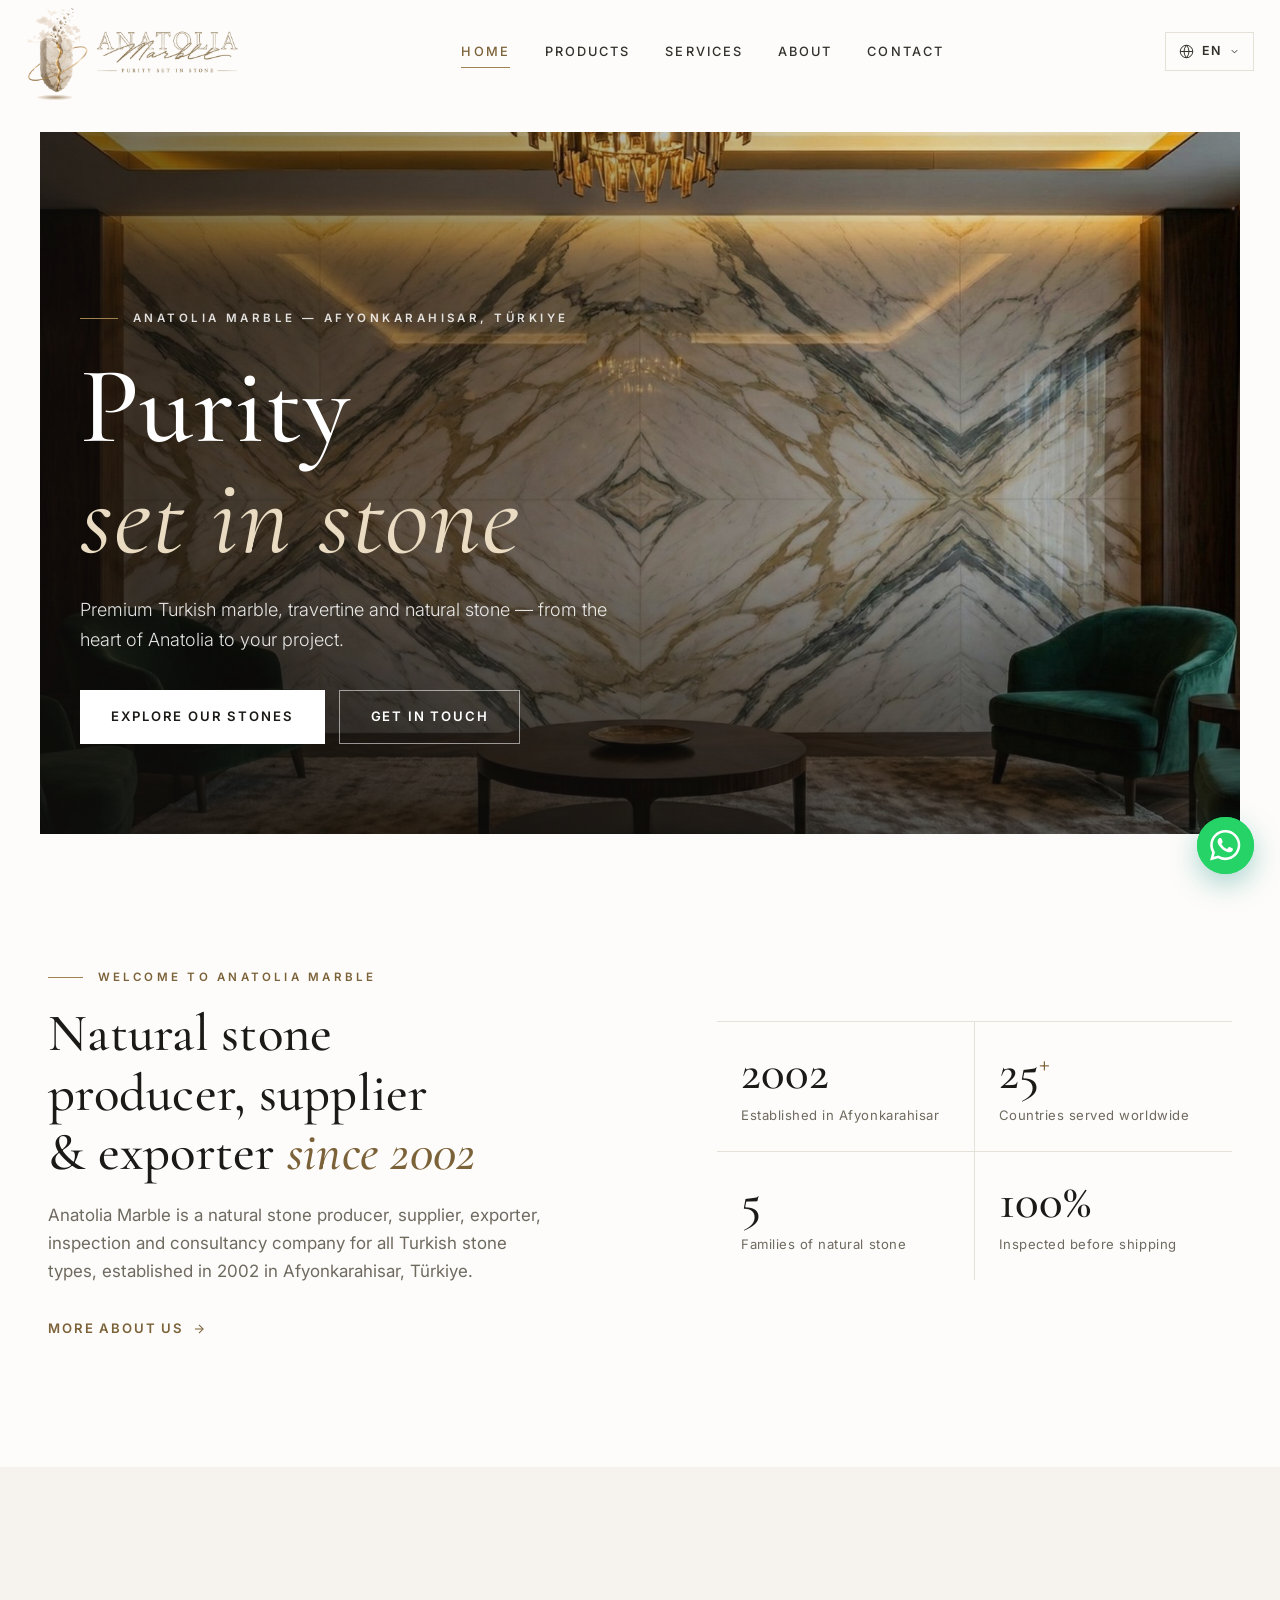
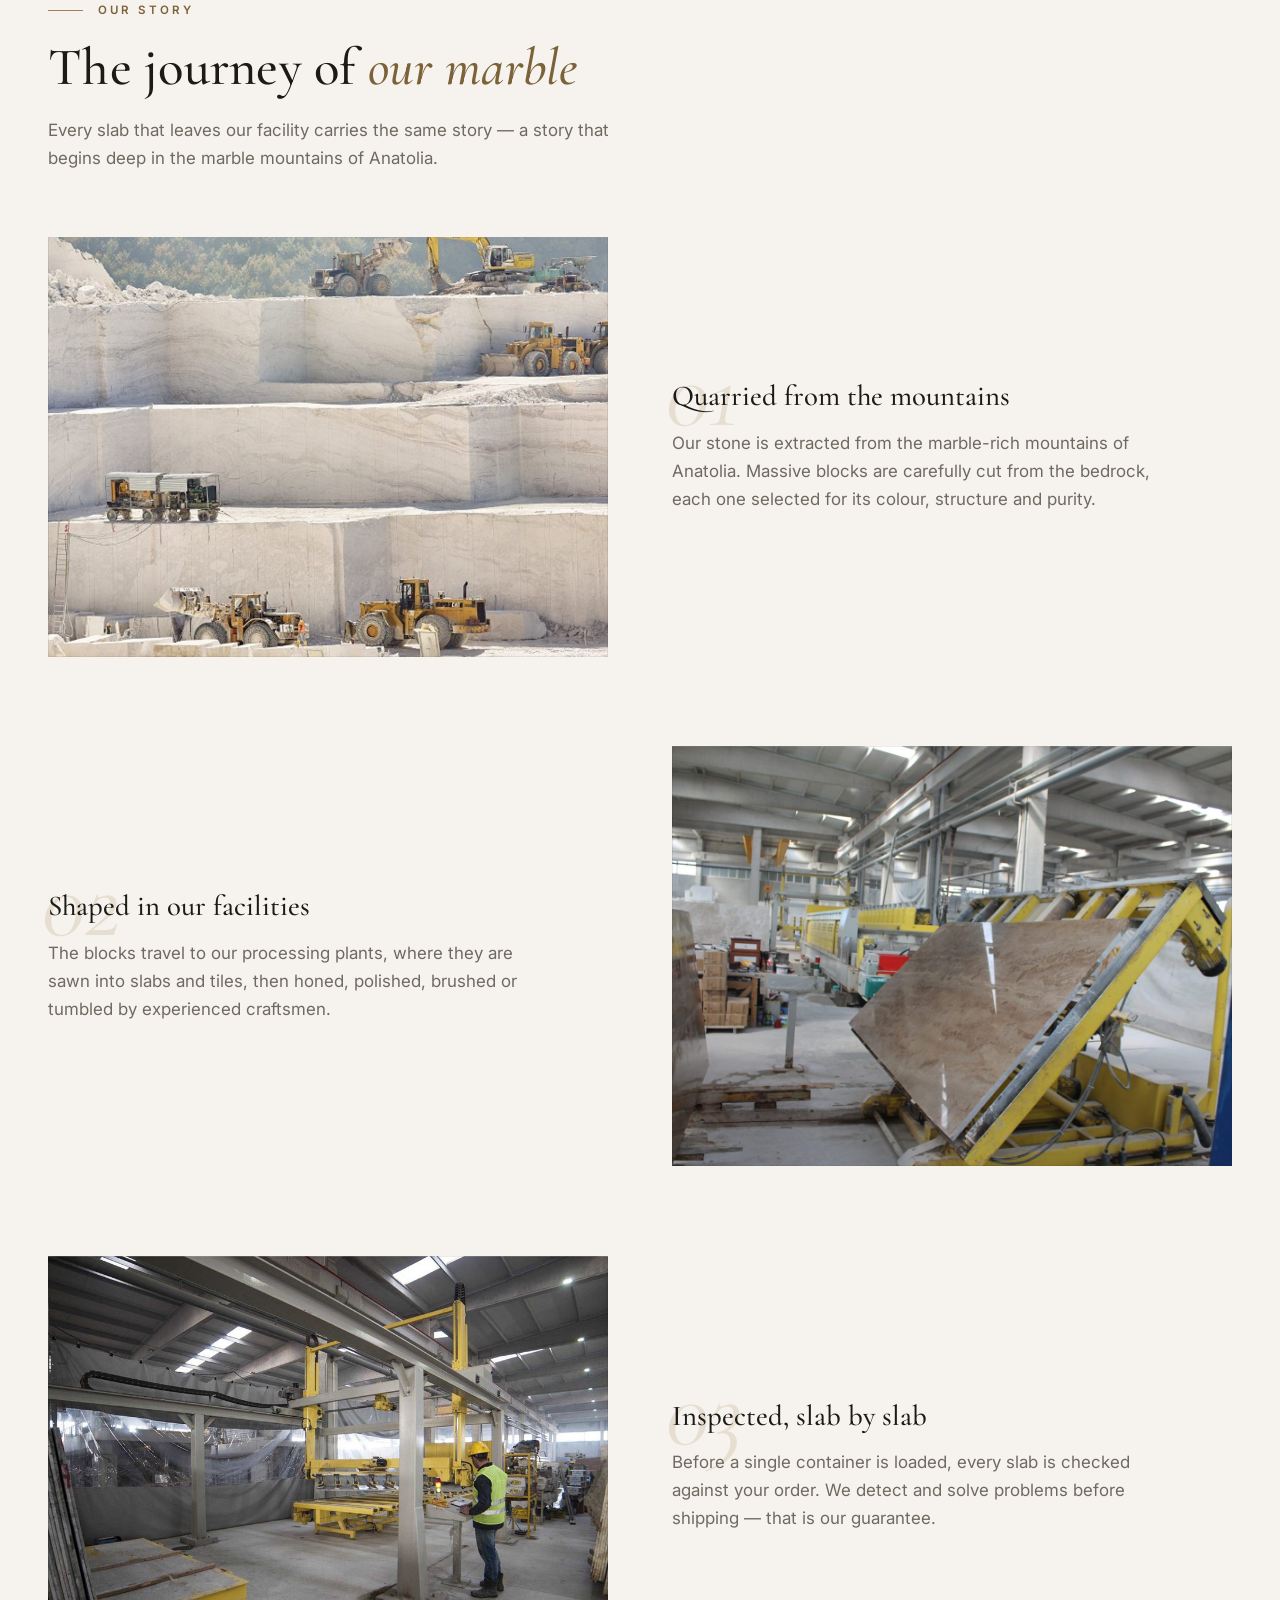
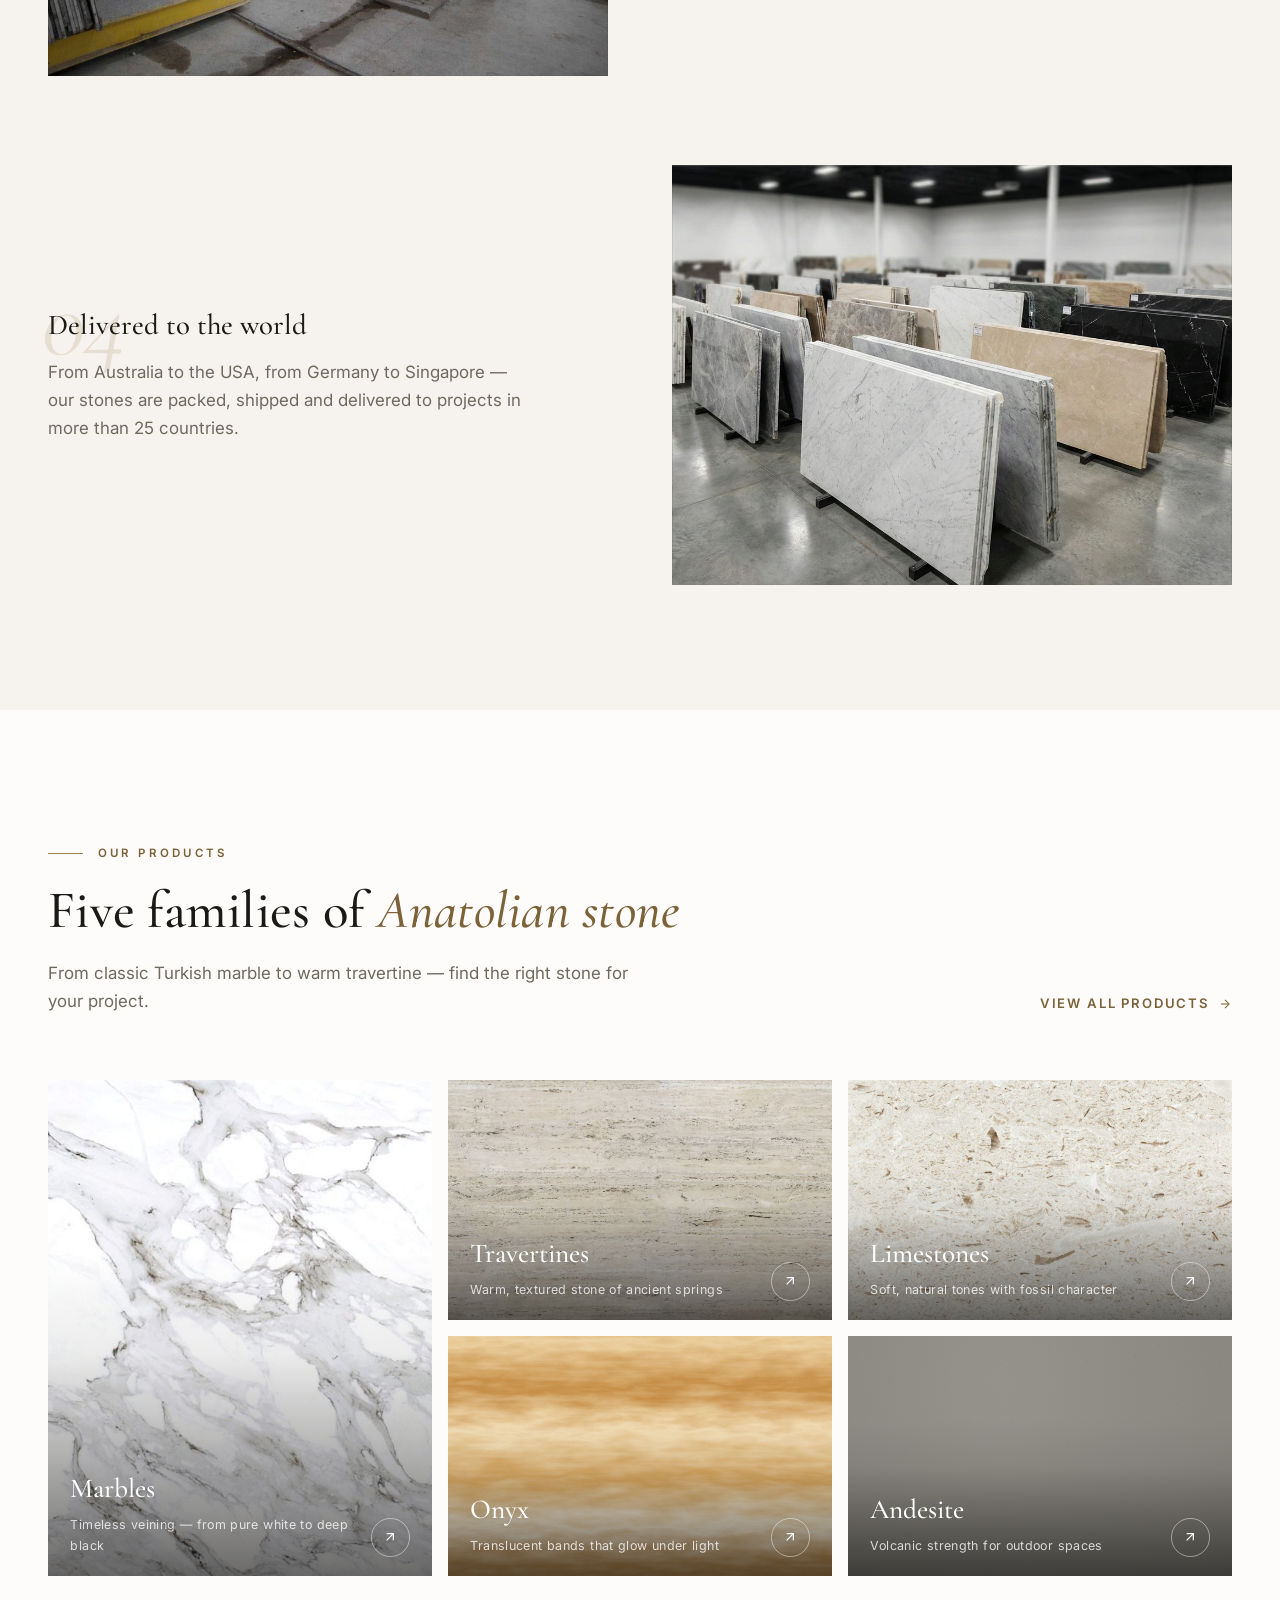
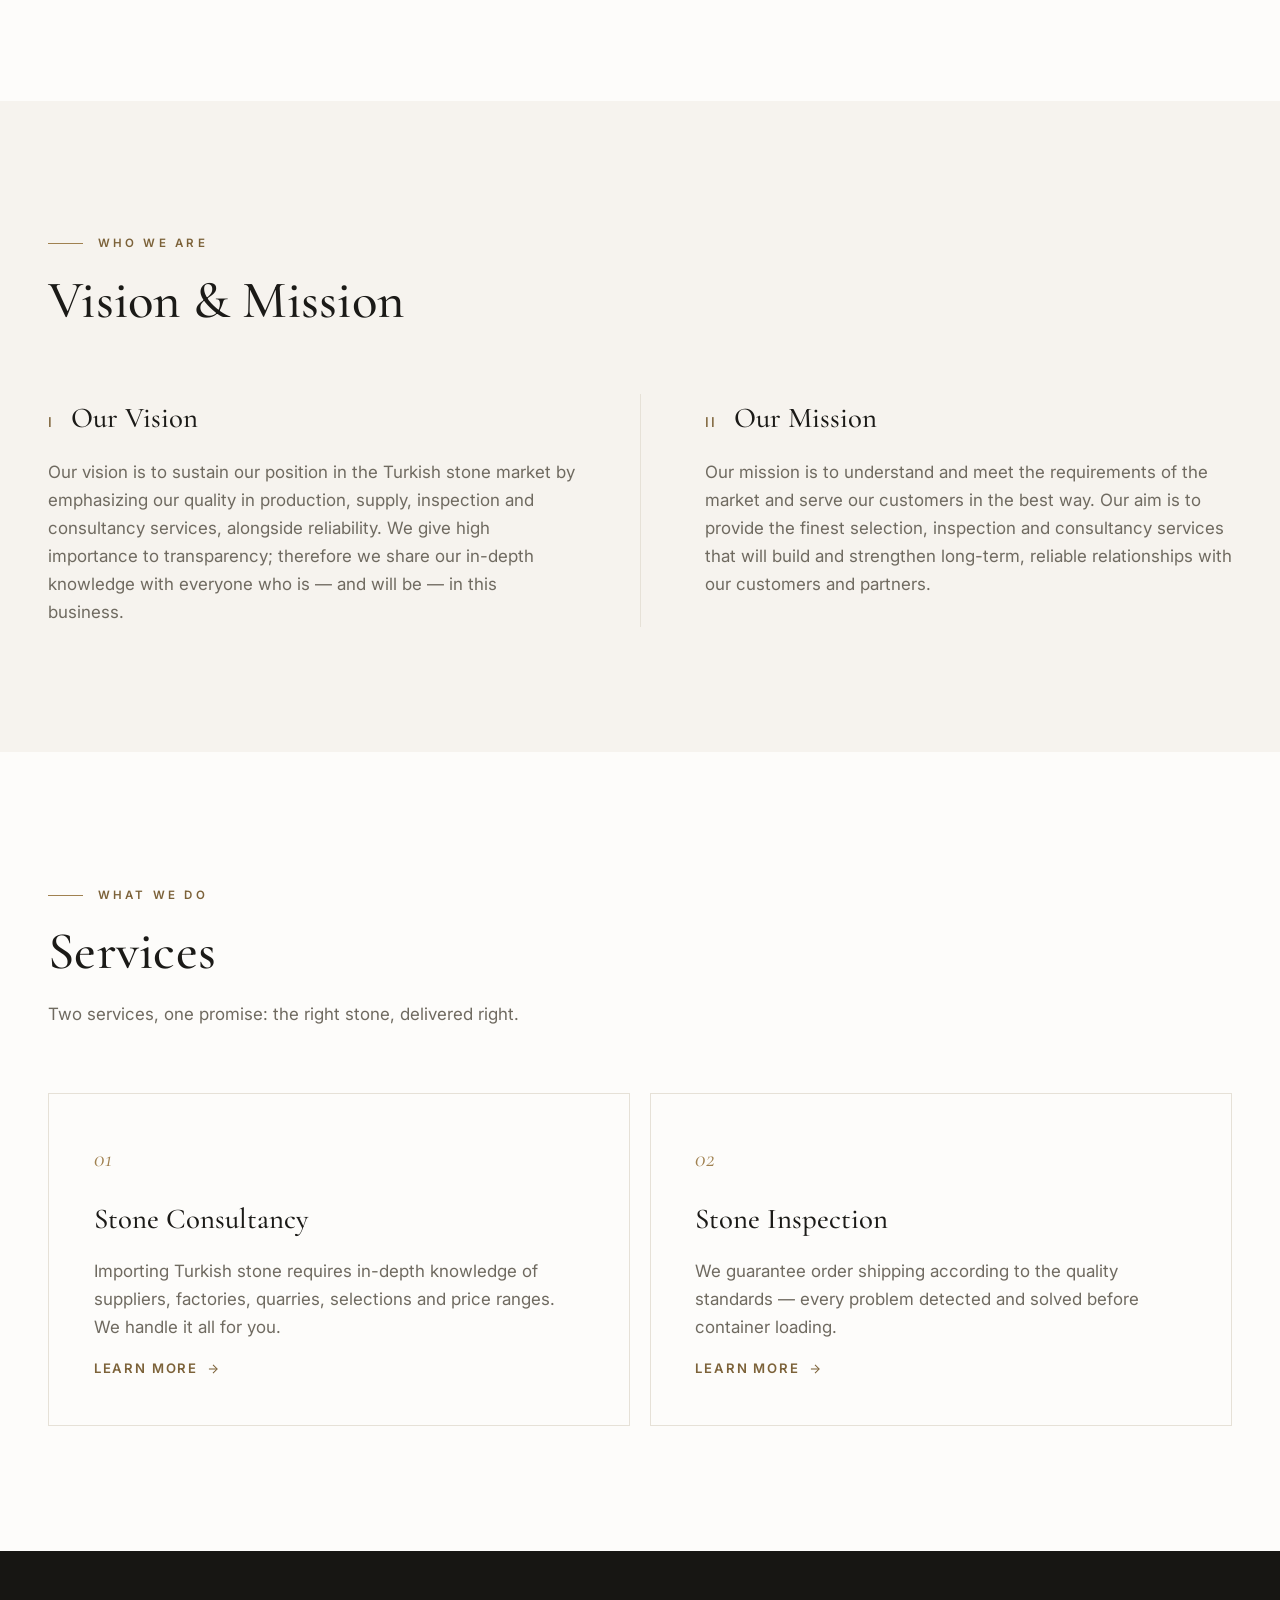
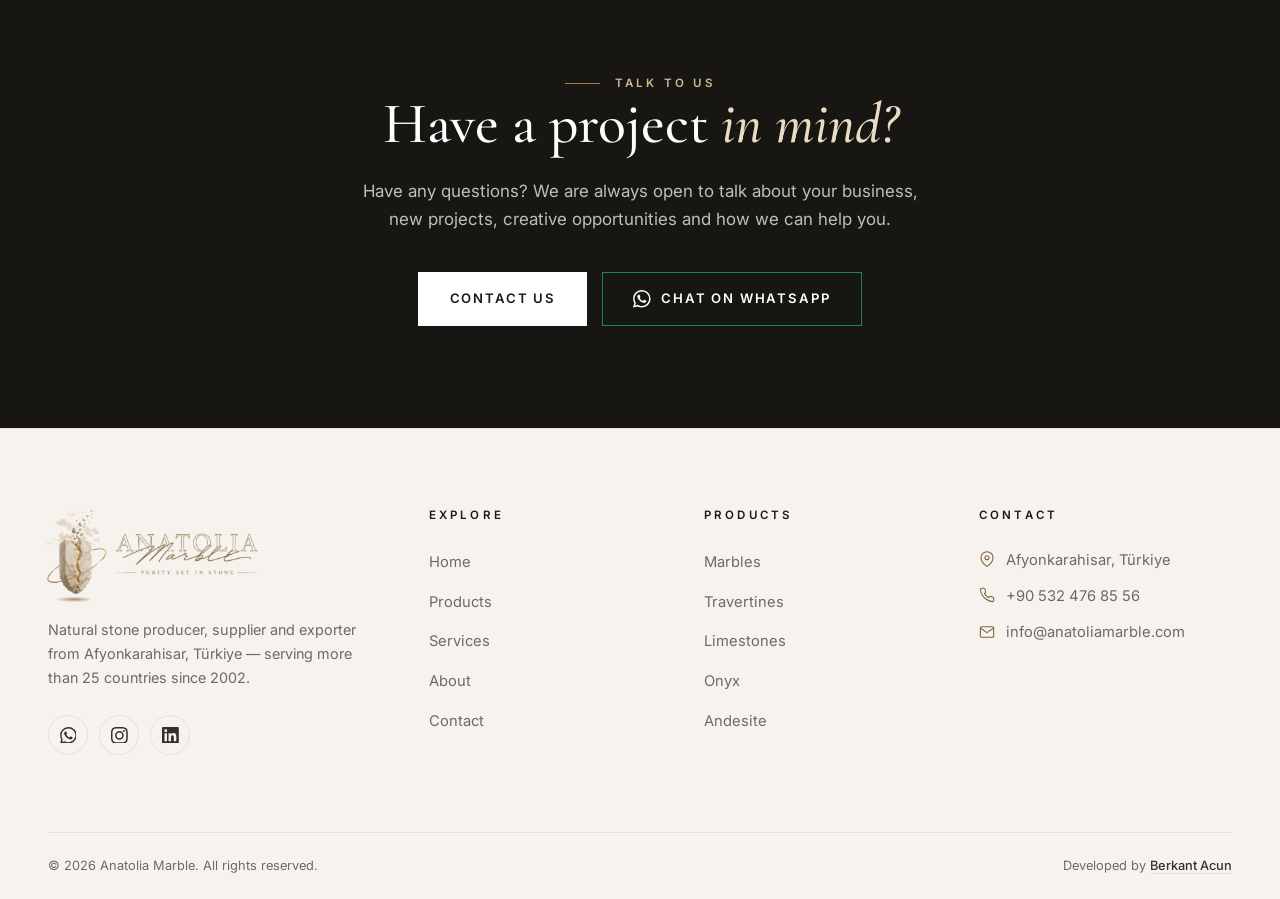
==== index.html @ 7c77ff4c "feat: Anatolia Marble website - 4 languages, products, services, WhatsApp integration" ====
<!DOCTYPE html>
<html lang="en">
<head>
  <meta charset="UTF-8">
  <meta name="viewport" content="width=device-width, initial-scale=1.0">
  <title>Anatolia Marble — Purity Set in Stone | Turkish Natural Stone</title>
  <meta name="description" data-i18n-content="desc.home" content="Anatolia Marble — natural stone producer, supplier and exporter from Afyonkarahisar, Türkiye. Premium Turkish marble, travertine, limestone, onyx and andesite.">
  <meta property="og:title" content="Anatolia Marble — Purity Set in Stone">
  <meta property="og:type" content="website">
  <meta property="og:image" content="assets/img/hero-interior.jpg">
  <link rel="icon" type="image/png" href="assets/img/favicon.png">
  <link rel="preload" as="image" href="assets/img/hero-interior.jpg" fetchpriority="high">
  <link rel="preconnect" href="https://fonts.googleapis.com">
  <link rel="preconnect" href="https://fonts.gstatic.com" crossorigin>
  <link href="https://fonts.googleapis.com/css2?family=Cormorant+Garamond:ital,wght@0,400;0,500;0,600;1,400;1,500&family=Inter:wght@300;400;500;600&display=swap" rel="stylesheet">
  <link rel="stylesheet" href="assets/css/base.css">
  <link rel="stylesheet" href="assets/css/components.css">
  <noscript><style>.reveal { opacity: 1; transform: none; }</style></noscript>
</head>
<body data-title-key="meta.home">

  <!-- ======================= Header ======================= -->
  <header class="site-header">
    <div class="container header-inner">
      <a class="brand" href="index.html" aria-label="Anatolia Marble — Home">
        <img src="assets/img/logo-horizontal.png" alt="Anatolia Marble">
      </a>

      <nav class="main-nav" aria-label="Main navigation">
        <a href="index.html" aria-current="page" data-i18n="nav.home">Home</a>
        <a href="products.html" data-i18n="nav.products">Products</a>
        <a href="services.html" data-i18n="nav.services">Services</a>
        <a href="about.html" data-i18n="nav.about">About</a>
        <a href="contact.html" data-i18n="nav.contact">Contact</a>
      </nav>

      <div class="header-actions">
        <div class="lang-switch">
          <button class="lang-switch-btn" aria-haspopup="true" aria-expanded="false" aria-label="Select language">
            <svg width="15" height="15" viewBox="0 0 24 24" fill="none" stroke="currentColor" stroke-width="1.6" aria-hidden="true"><circle cx="12" cy="12" r="10"/><path d="M2 12h20"/><path d="M12 2a15.3 15.3 0 0 1 4 10 15.3 15.3 0 0 1-4 10 15.3 15.3 0 0 1-4-10 15.3 15.3 0 0 1 4-10z"/></svg>
            <span class="lang-current">EN</span>
            <svg class="chev" width="11" height="11" viewBox="0 0 24 24" fill="none" stroke="currentColor" stroke-width="2" aria-hidden="true"><polyline points="6 9 12 15 18 9"/></svg>
          </button>
          <div class="lang-menu" role="menu">
            <button type="button" data-lang="en" role="menuitem">English</button>
            <button type="button" data-lang="tr" role="menuitem">Türkçe</button>
            <button type="button" data-lang="es" role="menuitem">Español</button>
            <button type="button" data-lang="fr" role="menuitem">Français</button>
          </div>
        </div>
        <button class="nav-toggle" aria-label="Menu" aria-expanded="false">
          <span></span><span></span><span></span>
        </button>
      </div>
    </div>
  </header>

  <main>
    <!-- ======================= Hero slider ======================= -->
    <section class="hero" aria-label="Anatolia Marble highlights">
      <div class="hero-slide is-active">
        <img src="assets/img/hero-interior.jpg" alt="Book-matched marble wall in a luxury interior" fetchpriority="high">
        <div class="container hero-content">
          <p class="hero-kicker" data-i18n="hero.s1.kicker">Anatolia Marble — Afyonkarahisar, Türkiye</p>
          <h1 class="hero-title">Purity <em>set in stone</em></h1>
          <p class="hero-text" data-i18n="hero.s1.text">Premium Turkish marble, travertine and natural stone — from the heart of Anatolia to your project.</p>
          <div class="hero-cta">
            <a class="btn btn--light" href="products.html"><span data-i18n="hero.s1.cta1">Explore Our Stones</span></a>
            <a class="btn btn--ghost-light" href="contact.html"><span data-i18n="hero.s1.cta2">Get in Touch</span></a>
          </div>
        </div>
      </div>

      <div class="hero-slide">
        <img src="assets/img/hero-quarry.jpg" alt="Marble quarry in the mountains at sunset" loading="lazy">
        <div class="container hero-content">
          <p class="hero-kicker" data-i18n="hero.s2.kicker">From the mountains of Anatolia</p>
          <h2 class="hero-title" data-i18n="hero.s2.title">Born in the mountain, <em>shaped by masters</em></h2>
          <p class="hero-text" data-i18n="hero.s2.text">Quarried and crafted in Afyonkarahisar — trusted by clients in more than 25 countries.</p>
          <div class="hero-cta">
            <a class="btn btn--light" href="#story"><span data-i18n="hero.s2.cta">Read Our Story</span></a>
          </div>
        </div>
      </div>

      <div class="hero-slide">
        <img src="assets/img/hero-slabs.jpg" alt="Rows of finished marble slabs in the warehouse" loading="lazy">
        <div class="container hero-content">
          <p class="hero-kicker" data-i18n="hero.s3.kicker">Blocks · Slabs · Cut-to-size</p>
          <h2 class="hero-title" data-i18n="hero.s3.title">Every slab inspected, <em>every order guaranteed</em></h2>
          <p class="hero-text" data-i18n="hero.s3.text">We deal with every type of natural stone and guarantee shipping according to the quality standards.</p>
          <div class="hero-cta">
            <a class="btn btn--light" href="services.html"><span data-i18n="hero.s3.cta">Our Services</span></a>
          </div>
        </div>
      </div>

    </section>

    <!-- ======================= Intro & stats ======================= -->
    <section class="section">
      <div class="container intro-grid">
        <div class="intro-copy reveal">
          <p class="kicker" data-i18n="intro.kicker">Welcome to Anatolia Marble</p>
          <h2 class="section-title" data-i18n="intro.title">Natural stone producer, supplier &amp; exporter <em>since 2002</em></h2>
          <p class="section-lead" data-i18n="intro.text">Anatolia Marble is a natural stone producer, supplier, exporter, inspection and consultancy company for all Turkish stone types, established in 2002 in Afyonkarahisar, Türkiye.</p>
          <p style="margin-top:1.8rem"><a class="text-link" href="about.html"><span data-i18n="intro.link">More About Us</span> <svg class="btn-arrow" width="14" height="14" viewBox="0 0 24 24" fill="none" stroke="currentColor" stroke-width="1.8" aria-hidden="true"><line x1="5" y1="12" x2="19" y2="12"/><polyline points="12 5 19 12 12 19"/></svg></a></p>
        </div>
        <div class="intro-stats reveal" data-delay="1">
          <div class="stat">
            <p class="stat-num">2002</p>
            <p class="stat-label" data-i18n="intro.stat1.label">Established in Afyonkarahisar</p>
          </div>
          <div class="stat">
            <p class="stat-num">25<sup>+</sup></p>
            <p class="stat-label" data-i18n="intro.stat2.label">Countries served worldwide</p>
          </div>
          <div class="stat">
            <p class="stat-num">5</p>
            <p class="stat-label" data-i18n="intro.stat3.label">Families of natural stone</p>
          </div>
          <div class="stat">
            <p class="stat-num">100%</p>
            <p class="stat-label" data-i18n="intro.stat4.label">Inspected before shipping</p>
          </div>
        </div>
      </div>
    </section>

    <!-- ======================= Story of the marble ======================= -->
    <section class="section section--surface" id="story">
      <div class="container">
        <div class="section-head reveal">
          <p class="kicker" data-i18n="story.kicker">Our Story</p>
          <h2 class="section-title" data-i18n="story.title">The journey of <em>our marble</em></h2>
          <p class="section-lead" data-i18n="story.intro">Every slab that leaves our facility carries the same story — a story that begins deep in the marble mountains of Anatolia.</p>
        </div>

        <div class="story-list">
          <article class="story-step reveal">
            <figure class="story-media">
              <img src="assets/img/story-quarry.jpg" alt="Terraced white marble quarry with heavy machinery" loading="lazy">
            </figure>
            <div class="story-body">
              <span class="story-num" aria-hidden="true">01</span>
              <h3 data-i18n="story.s1.title">Quarried from the mountains</h3>
              <p data-i18n="story.s1.text">Our stone is extracted from the marble-rich mountains of Anatolia. Massive blocks are carefully cut from the bedrock, each one selected for its colour, structure and purity.</p>
            </div>
          </article>

          <article class="story-step reveal">
            <figure class="story-media">
              <img src="assets/img/story-processing.jpg" alt="Marble slab on the polishing line in the factory" loading="lazy">
            </figure>
            <div class="story-body">
              <span class="story-num" aria-hidden="true">02</span>
              <h3 data-i18n="story.s2.title">Shaped in our facilities</h3>
              <p data-i18n="story.s2.text">The blocks travel to our processing plants, where they are sawn into slabs and tiles, then honed, polished, brushed or tumbled by experienced craftsmen.</p>
            </div>
          </article>

          <article class="story-step reveal">
            <figure class="story-media">
              <img src="assets/img/story-quality.jpg" alt="Worker inspecting marble slabs in the plant" loading="lazy">
            </figure>
            <div class="story-body">
              <span class="story-num" aria-hidden="true">03</span>
              <h3 data-i18n="story.s3.title">Inspected, slab by slab</h3>
              <p data-i18n="story.s3.text">Before a single container is loaded, every slab is checked against your order. We detect and solve problems before shipping — that is our guarantee.</p>
            </div>
          </article>

          <article class="story-step reveal">
            <figure class="story-media">
              <img src="assets/img/story-world.jpg" alt="Finished slabs ready for worldwide delivery" loading="lazy">
            </figure>
            <div class="story-body">
              <span class="story-num" aria-hidden="true">04</span>
              <h3 data-i18n="story.s4.title">Delivered to the world</h3>
              <p data-i18n="story.s4.text">From Australia to the USA, from Germany to Singapore — our stones are packed, shipped and delivered to projects in more than 25 countries.</p>
            </div>
          </article>
        </div>
      </div>
    </section>

    <!-- ======================= Product families ======================= -->
    <section class="section">
      <div class="container">
        <div class="section-head section-head--split reveal">
          <div>
            <p class="kicker" data-i18n="cats.kicker">Our Products</p>
            <h2 class="section-title" data-i18n="cats.title">Five families of <em>Anatolian stone</em></h2>
            <p class="section-lead" data-i18n="cats.lead">From classic Turkish marble to warm travertine — find the right stone for your project.</p>
          </div>
          <a class="text-link" href="products.html"><span data-i18n="cats.viewAll">View All Products</span> <svg class="btn-arrow" width="14" height="14" viewBox="0 0 24 24" fill="none" stroke="currentColor" stroke-width="1.8" aria-hidden="true"><line x1="5" y1="12" x2="19" y2="12"/><polyline points="12 5 19 12 12 19"/></svg></a>
        </div>

        <div class="cat-grid">
          <a class="cat-card cat-card--tall reveal" href="products.html?cat=marble">
            <img src="assets/img/product-calacatta.jpg" alt="Calacatta marble texture" loading="lazy">
            <div class="cat-card-label">
              <div>
                <h3 data-i18n="cat.marble">Marbles</h3>
                <small data-i18n="cat.marble.d">Timeless veining — from pure white to deep black</small>
              </div>
              <span class="cat-card-arrow"><svg viewBox="0 0 24 24" fill="none" stroke="currentColor" stroke-width="1.8" aria-hidden="true"><line x1="7" y1="17" x2="17" y2="7"/><polyline points="7 7 17 7 17 17"/></svg></span>
            </div>
          </a>

          <a class="cat-card reveal" data-delay="1" href="products.html?cat=travertine">
            <img src="assets/img/product-travertine.jpg" alt="Classic travertine texture" loading="lazy">
            <div class="cat-card-label">
              <div>
                <h3 data-i18n="cat.travertine">Travertines</h3>
                <small data-i18n="cat.travertine.d">Warm, textured stone of ancient springs</small>
              </div>
              <span class="cat-card-arrow"><svg viewBox="0 0 24 24" fill="none" stroke="currentColor" stroke-width="1.8" aria-hidden="true"><line x1="7" y1="17" x2="17" y2="7"/><polyline points="7 7 17 7 17 17"/></svg></span>
            </div>
          </a>

          <a class="cat-card reveal" data-delay="2" href="products.html?cat=limestone">
            <img src="assets/img/product-limestone.jpg" alt="Fossil beige limestone texture" loading="lazy">
            <div class="cat-card-label">
              <div>
                <h3 data-i18n="cat.limestone">Limestones</h3>
                <small data-i18n="cat.limestone.d">Soft, natural tones with fossil character</small>
              </div>
              <span class="cat-card-arrow"><svg viewBox="0 0 24 24" fill="none" stroke="currentColor" stroke-width="1.8" aria-hidden="true"><line x1="7" y1="17" x2="17" y2="7"/><polyline points="7 7 17 7 17 17"/></svg></span>
            </div>
          </a>

          <a class="cat-card reveal" data-delay="1" href="products.html?cat=onyx">
            <img src="assets/img/product-onyx.svg" alt="Honey onyx texture" loading="lazy">
            <div class="cat-card-label">
              <div>
                <h3 data-i18n="cat.onyx">Onyx</h3>
                <small data-i18n="cat.onyx.d">Translucent bands that glow under light</small>
              </div>
              <span class="cat-card-arrow"><svg viewBox="0 0 24 24" fill="none" stroke="currentColor" stroke-width="1.8" aria-hidden="true"><line x1="7" y1="17" x2="17" y2="7"/><polyline points="7 7 17 7 17 17"/></svg></span>
            </div>
          </a>

          <a class="cat-card reveal" data-delay="2" href="products.html?cat=andesite">
            <img src="assets/img/product-andesite.svg" alt="Grey andesite texture" loading="lazy">
            <div class="cat-card-label">
              <div>
                <h3 data-i18n="cat.andesite">Andesite</h3>
                <small data-i18n="cat.andesite.d">Volcanic strength for outdoor spaces</small>
              </div>
              <span class="cat-card-arrow"><svg viewBox="0 0 24 24" fill="none" stroke="currentColor" stroke-width="1.8" aria-hidden="true"><line x1="7" y1="17" x2="17" y2="7"/><polyline points="7 7 17 7 17 17"/></svg></span>
            </div>
          </a>
        </div>
      </div>
    </section>

    <!-- ======================= Vision & Mission ======================= -->
    <section class="section section--surface">
      <div class="container">
        <div class="section-head reveal">
          <p class="kicker" data-i18n="vm.kicker">Who We Are</p>
          <h2 class="section-title" data-i18n="vm.title">Vision &amp; Mission</h2>
        </div>
        <div class="vm-grid">
          <div class="vm-item reveal">
            <h3 data-index="I" data-i18n="vm.vision.title">Our Vision</h3>
            <p data-i18n="vm.vision.text">Our vision is to sustain our position in the Turkish stone market by emphasizing our quality in production, supply, inspection and consultancy services, alongside reliability. We give high importance to transparency; therefore we share our in-depth knowledge with everyone who is — and will be — in this business.</p>
          </div>
          <div class="vm-divider" aria-hidden="true"></div>
          <div class="vm-item reveal" data-delay="1">
            <h3 data-index="II" data-i18n="vm.mission.title">Our Mission</h3>
            <p data-i18n="vm.mission.text">Our mission is to understand and meet the requirements of the market and serve our customers in the best way. Our aim is to provide the finest selection, inspection and consultancy services that will build and strengthen long-term, reliable relationships with our customers and partners.</p>
          </div>
        </div>
      </div>
    </section>

    <!-- ======================= Services teaser ======================= -->
    <section class="section">
      <div class="container">
        <div class="section-head reveal">
          <p class="kicker" data-i18n="svc.kicker">What We Do</p>
          <h2 class="section-title" data-i18n="svc.title">Services</h2>
          <p class="section-lead" data-i18n="svc.lead">Two services, one promise: the right stone, delivered right.</p>
        </div>
        <div class="svc-grid">
          <article class="svc-card reveal">
            <span class="svc-index" aria-hidden="true">01</span>
            <h3 data-i18n="svc.consult.title">Stone Consultancy</h3>
            <p data-i18n="svc.consult.teaser">Importing Turkish stone requires in-depth knowledge of suppliers, factories, quarries, selections and price ranges. We handle it all for you.</p>
            <a class="text-link" href="services.html"><span data-i18n="svc.more">Learn More</span> <svg class="btn-arrow" width="14" height="14" viewBox="0 0 24 24" fill="none" stroke="currentColor" stroke-width="1.8" aria-hidden="true"><line x1="5" y1="12" x2="19" y2="12"/><polyline points="12 5 19 12 12 19"/></svg></a>
          </article>
          <article class="svc-card reveal" data-delay="1">
            <span class="svc-index" aria-hidden="true">02</span>
            <h3 data-i18n="svc.inspect.title">Stone Inspection</h3>
            <p data-i18n="svc.inspect.teaser">We guarantee order shipping according to the quality standards — every problem detected and solved before container loading.</p>
            <a class="text-link" href="services.html#inspection"><span data-i18n="svc.more">Learn More</span> <svg class="btn-arrow" width="14" height="14" viewBox="0 0 24 24" fill="none" stroke="currentColor" stroke-width="1.8" aria-hidden="true"><line x1="5" y1="12" x2="19" y2="12"/><polyline points="12 5 19 12 12 19"/></svg></a>
          </article>
        </div>
      </div>
    </section>

    <!-- ======================= CTA band ======================= -->
    <section class="cta-band">
      <div class="container reveal">
        <p class="kicker" data-i18n="cta.kicker">Talk to Us</p>
        <h2 class="cta-band-title" data-i18n="cta.title">Have a project <em>in mind?</em></h2>
        <p data-i18n="cta.text">Have any questions? We are always open to talk about your business, new projects, creative opportunities and how we can help you.</p>
        <div class="cta-actions">
          <a class="btn btn--light" href="contact.html"><span data-i18n="cta.contact">Contact Us</span></a>
          <a class="btn btn--wa" href="https://wa.me/905324768556" target="_blank" rel="noopener">
            <svg viewBox="0 0 24 24" fill="currentColor" aria-hidden="true"><path d="M17.472 14.382c-.297-.149-1.758-.867-2.03-.967-.273-.099-.471-.148-.67.15-.197.297-.767.966-.94 1.164-.173.199-.347.223-.644.075-.297-.15-1.255-.463-2.39-1.475-.883-.788-1.48-1.761-1.653-2.059-.173-.297-.018-.458.13-.606.134-.133.297-.347.446-.52.149-.174.198-.298.297-.497.1-.198.05-.371-.025-.52-.075-.149-.669-1.612-.916-2.207-.242-.579-.487-.5-.669-.51-.173-.008-.371-.01-.57-.01-.198 0-.52.074-.792.372-.272.297-1.04 1.016-1.04 2.479 0 1.462 1.065 2.875 1.213 3.074.149.198 2.096 3.2 5.077 4.487.709.306 1.262.489 1.694.625.712.227 1.36.195 1.871.118.571-.085 1.758-.719 2.006-1.413.248-.694.248-1.289.173-1.413-.074-.124-.272-.198-.57-.347m-5.421 7.403h-.004a9.87 9.87 0 01-5.031-1.378l-.361-.214-3.741.982.998-3.648-.235-.374a9.86 9.86 0 01-1.51-5.26c.001-5.45 4.436-9.884 9.888-9.884 2.64 0 5.122 1.03 6.988 2.898a9.825 9.825 0 012.893 6.994c-.003 5.45-4.437 9.884-9.885 9.884m8.413-18.297A11.815 11.815 0 0012.05 0C5.495 0 .16 5.335.157 11.892c0 2.096.547 4.142 1.588 5.945L.057 24l6.305-1.654a11.882 11.882 0 005.683 1.448h.005c6.554 0 11.89-5.335 11.893-11.893a11.821 11.821 0 00-3.48-8.413z"/></svg>
            <span data-i18n="cta.wa">Chat on WhatsApp</span>
          </a>
        </div>
      </div>
    </section>
  </main>

  <!-- ======================= Footer ======================= -->
  <footer class="site-footer">
    <div class="container">
      <div class="footer-main">
        <div class="footer-brand">
          <img src="assets/img/logo-horizontal.png" alt="Anatolia Marble — Purity set in stone">
          <p data-i18n="footer.about">Natural stone producer, supplier and exporter from Afyonkarahisar, Türkiye — serving more than 25 countries since 2002.</p>
          <div class="footer-social">
            <a href="https://wa.me/905324768556" target="_blank" rel="noopener" aria-label="WhatsApp">
              <svg viewBox="0 0 24 24" fill="currentColor" aria-hidden="true"><path d="M17.472 14.382c-.297-.149-1.758-.867-2.03-.967-.273-.099-.471-.148-.67.15-.197.297-.767.966-.94 1.164-.173.199-.347.223-.644.075-.297-.15-1.255-.463-2.39-1.475-.883-.788-1.48-1.761-1.653-2.059-.173-.297-.018-.458.13-.606.134-.133.297-.347.446-.52.149-.174.198-.298.297-.497.1-.198.05-.371-.025-.52-.075-.149-.669-1.612-.916-2.207-.242-.579-.487-.5-.669-.51-.173-.008-.371-.01-.57-.01-.198 0-.52.074-.792.372-.272.297-1.04 1.016-1.04 2.479 0 1.462 1.065 2.875 1.213 3.074.149.198 2.096 3.2 5.077 4.487.709.306 1.262.489 1.694.625.712.227 1.36.195 1.871.118.571-.085 1.758-.719 2.006-1.413.248-.694.248-1.289.173-1.413-.074-.124-.272-.198-.57-.347m-5.421 7.403h-.004a9.87 9.87 0 01-5.031-1.378l-.361-.214-3.741.982.998-3.648-.235-.374a9.86 9.86 0 01-1.51-5.26c.001-5.45 4.436-9.884 9.888-9.884 2.64 0 5.122 1.03 6.988 2.898a9.825 9.825 0 012.893 6.994c-.003 5.45-4.437 9.884-9.885 9.884m8.413-18.297A11.815 11.815 0 0012.05 0C5.495 0 .16 5.335.157 11.892c0 2.096.547 4.142 1.588 5.945L.057 24l6.305-1.654a11.882 11.882 0 005.683 1.448h.005c6.554 0 11.89-5.335 11.893-11.893a11.821 11.821 0 00-3.48-8.413z"/></svg>
            </a>
            <a href="#" aria-label="Instagram">
              <svg viewBox="0 0 24 24" fill="currentColor" aria-hidden="true"><path d="M12 2.163c3.204 0 3.584.012 4.85.07 3.252.148 4.771 1.691 4.919 4.919.058 1.265.069 1.645.069 4.849 0 3.205-.012 3.584-.069 4.849-.149 3.225-1.664 4.771-4.919 4.919-1.266.058-1.644.07-4.85.07-3.204 0-3.584-.012-4.849-.07-3.26-.149-4.771-1.699-4.919-4.92-.058-1.265-.07-1.644-.07-4.849 0-3.204.013-3.583.07-4.849.149-3.227 1.664-4.771 4.919-4.919 1.266-.057 1.645-.069 4.849-.069zm0-2.163c-3.259 0-3.667.014-4.947.072-4.358.2-6.78 2.618-6.98 6.98-.059 1.281-.073 1.689-.073 4.948 0 3.259.014 3.668.072 4.948.2 4.358 2.618 6.78 6.98 6.98 1.281.058 1.689.072 4.948.072 3.259 0 3.668-.014 4.948-.072 4.354-.2 6.782-2.618 6.979-6.98.059-1.28.073-1.689.073-4.948 0-3.259-.014-3.667-.072-4.947-.196-4.354-2.617-6.78-6.979-6.98-1.281-.059-1.69-.073-4.949-.073zm0 5.838a6.162 6.162 0 100 12.324 6.162 6.162 0 000-12.324zm0 10.162a4 4 0 110-8 4 4 0 010 8zm6.406-11.845a1.44 1.44 0 100 2.881 1.44 1.44 0 000-2.881z"/></svg>
            </a>
            <a href="#" aria-label="LinkedIn">
              <svg viewBox="0 0 24 24" fill="currentColor" aria-hidden="true"><path d="M20.447 20.452h-3.554v-5.569c0-1.328-.027-3.037-1.852-3.037-1.853 0-2.136 1.445-2.136 2.939v5.667H9.351V9h3.414v1.561h.046c.477-.9 1.637-1.85 3.37-1.85 3.601 0 4.267 2.37 4.267 5.455v6.286zM5.337 7.433a2.062 2.062 0 01-2.063-2.065 2.064 2.064 0 112.063 2.065zm1.782 13.019H3.555V9h3.564v11.452zM22.225 0H1.771C.792 0 0 .774 0 1.729v20.542C0 23.227.792 24 1.771 24h20.451C23.2 24 24 23.227 24 22.271V1.729C24 .774 23.2 0 22.225 0z"/></svg>
            </a>
          </div>
        </div>

        <div class="footer-col">
          <h4 data-i18n="footer.explore">Explore</h4>
          <ul>
            <li><a href="index.html" data-i18n="nav.home">Home</a></li>
            <li><a href="products.html" data-i18n="nav.products">Products</a></li>
            <li><a href="services.html" data-i18n="nav.services">Services</a></li>
            <li><a href="about.html" data-i18n="nav.about">About</a></li>
            <li><a href="contact.html" data-i18n="nav.contact">Contact</a></li>
          </ul>
        </div>

        <div class="footer-col">
          <h4 data-i18n="footer.products">Products</h4>
          <ul>
            <li><a href="products.html?cat=marble" data-i18n="cat.marble">Marbles</a></li>
            <li><a href="products.html?cat=travertine" data-i18n="cat.travertine">Travertines</a></li>
            <li><a href="products.html?cat=limestone" data-i18n="cat.limestone">Limestones</a></li>
            <li><a href="products.html?cat=onyx" data-i18n="cat.onyx">Onyx</a></li>
            <li><a href="products.html?cat=andesite" data-i18n="cat.andesite">Andesite</a></li>
          </ul>
        </div>

        <div class="footer-col">
          <h4 data-i18n="footer.contact">Contact</h4>
          <ul class="footer-contact">
            <li>
              <svg viewBox="0 0 24 24" fill="none" stroke="currentColor" stroke-width="1.6" aria-hidden="true"><path d="M21 10c0 7-9 13-9 13s-9-6-9-13a9 9 0 0 1 18 0z"/><circle cx="12" cy="10" r="3"/></svg>
              <address data-i18n="footer.addr">Afyonkarahisar, Türkiye</address>
            </li>
            <li>
              <svg viewBox="0 0 24 24" fill="none" stroke="currentColor" stroke-width="1.6" aria-hidden="true"><path d="M22 16.92v3a2 2 0 0 1-2.18 2 19.79 19.79 0 0 1-8.63-3.07 19.5 19.5 0 0 1-6-6 19.79 19.79 0 0 1-3.07-8.67A2 2 0 0 1 4.11 2h3a2 2 0 0 1 2 1.72 12.84 12.84 0 0 0 .7 2.81 2 2 0 0 1-.45 2.11L8.09 9.91a16 16 0 0 0 6 6l1.27-1.27a2 2 0 0 1 2.11-.45 12.84 12.84 0 0 0 2.81.7A2 2 0 0 1 22 16.92z"/></svg>
              <a href="tel:+905324768556">+90 532 476 85 56</a>
            </li>
            <li>
              <svg viewBox="0 0 24 24" fill="none" stroke="currentColor" stroke-width="1.6" aria-hidden="true"><path d="M4 4h16c1.1 0 2 .9 2 2v12c0 1.1-.9 2-2 2H4c-1.1 0-2-.9-2-2V6c0-1.1.9-2 2-2z"/><polyline points="22,6 12,13 2,6"/></svg>
              <a href="mailto:info@anatoliamarble.com">info@anatoliamarble.com</a>
            </li>
          </ul>
        </div>
      </div>

      <div class="footer-bottom">
        <p>© <span data-year>2026</span> Anatolia Marble. <span data-i18n="footer.rights">All rights reserved.</span></p>
        <p><span data-i18n="footer.dev">Developed by</span> <a href="https://www.linkedin.com/in/berkant-acun-006467312/" target="_blank" rel="noopener">Berkant Acun</a></p>
      </div>
    </div>
  </footer>

  <!-- ======================= WhatsApp widget ======================= -->
  <div class="wa-widget">
    <div class="wa-panel" role="dialog" aria-label="WhatsApp chat">
      <div class="wa-panel-head">
        <span class="wa-avatar"><img src="assets/img/favicon.png" alt=""></span>
        <div>
          <strong>Anatolia Marble</strong>
          <span data-i18n="wa.status">Typically replies within the hour</span>
        </div>
      </div>
      <div class="wa-panel-body">
        <div class="wa-bubble" data-i18n="wa.greeting">Hello 👋 How can we help you with your project?</div>
      </div>
      <div class="wa-panel-foot">
        <textarea rows="3" aria-label="Message"></textarea>
        <button type="button" class="wa-send">
          <svg viewBox="0 0 24 24" fill="none" stroke="currentColor" stroke-width="1.8" aria-hidden="true"><path d="M22 2 11 13"/><path d="M22 2l-7 20-4-9-9-4 20-7z"/></svg>
          <span data-i18n="wa.send">Start Chat</span>
        </button>
      </div>
    </div>
    <button type="button" class="wa-fab" aria-expanded="false" aria-label="Chat with us on WhatsApp" data-i18n-aria-label="wa.aria">
      <svg class="wa-chat-icon" viewBox="0 0 24 24" fill="currentColor" aria-hidden="true"><path d="M17.472 14.382c-.297-.149-1.758-.867-2.03-.967-.273-.099-.471-.148-.67.15-.197.297-.767.966-.94 1.164-.173.199-.347.223-.644.075-.297-.15-1.255-.463-2.39-1.475-.883-.788-1.48-1.761-1.653-2.059-.173-.297-.018-.458.13-.606.134-.133.297-.347.446-.52.149-.174.198-.298.297-.497.1-.198.05-.371-.025-.52-.075-.149-.669-1.612-.916-2.207-.242-.579-.487-.5-.669-.51-.173-.008-.371-.01-.57-.01-.198 0-.52.074-.792.372-.272.297-1.04 1.016-1.04 2.479 0 1.462 1.065 2.875 1.213 3.074.149.198 2.096 3.2 5.077 4.487.709.306 1.262.489 1.694.625.712.227 1.36.195 1.871.118.571-.085 1.758-.719 2.006-1.413.248-.694.248-1.289.173-1.413-.074-.124-.272-.198-.57-.347m-5.421 7.403h-.004a9.87 9.87 0 01-5.031-1.378l-.361-.214-3.741.982.998-3.648-.235-.374a9.86 9.86 0 01-1.51-5.26c.001-5.45 4.436-9.884 9.888-9.884 2.64 0 5.122 1.03 6.988 2.898a9.825 9.825 0 012.893 6.994c-.003 5.45-4.437 9.884-9.885 9.884m8.413-18.297A11.815 11.815 0 0012.05 0C5.495 0 .16 5.335.157 11.892c0 2.096.547 4.142 1.588 5.945L.057 24l6.305-1.654a11.882 11.882 0 005.683 1.448h.005c6.554 0 11.89-5.335 11.893-11.893a11.821 11.821 0 00-3.48-8.413z"/></svg>
      <svg class="wa-close-icon" viewBox="0 0 24 24" fill="none" stroke="currentColor" stroke-width="2" aria-hidden="true"><line x1="18" y1="6" x2="6" y2="18"/><line x1="6" y1="6" x2="18" y2="18"/></svg>
    </button>
  </div>

  <script src="assets/js/lang-en.js"></script>
  <script src="assets/js/lang-tr.js"></script>
  <script src="assets/js/lang-es.js"></script>
  <script src="assets/js/lang-fr.js"></script>
  <script src="assets/js/i18n.js"></script>
  <script src="assets/js/main.js"></script>
</body>
</html>
---- assets/css/base.css ----
/* ==========================================================================
   Anatolia Marble — base.css
   Design tokens, reset, typography, header, footer, WhatsApp widget
   ========================================================================== */

:root {
  /* Palette — warm gallery white with bronze accent (matches logo rule) */
  --bg: #fdfcfa;
  --surface: #f6f3ee;
  --surface-deep: #efeae2;
  --ink: #1b1a17;
  --ink-soft: #33312c;
  --muted: #6f6a60;
  --line: #e6e1d7;
  --accent: #a08150;
  --accent-ink: #7c6239;
  --accent-soft: #f0e8da;
  --wa: #25d366;
  --wa-dark: #128c7e;

  /* Type */
  --serif: "Cormorant Garamond", "Times New Roman", Georgia, serif;
  --sans: "Inter", -apple-system, "Segoe UI", Roboto, sans-serif;

  --text-base: clamp(0.98rem, 0.93rem + 0.2vw, 1.06rem);
  --text-kicker: 0.72rem;
  --text-h2: clamp(2rem, 1.4rem + 2.6vw, 3.3rem);
  --text-h3: clamp(1.35rem, 1.2rem + 0.8vw, 1.8rem);

  /* Rhythm */
  --space-section: clamp(4.5rem, 3rem + 6vw, 8.5rem);
  --container: 74rem;
  --gutter: clamp(1.25rem, 4vw, 2.5rem);

  /* Motion */
  --ease-out: cubic-bezier(0.16, 1, 0.3, 1);
  --dur: 300ms;
  --dur-slow: 700ms;

  --radius: 2px;
  --header-h: 6.5rem;
}

/* ---------- Reset ---------- */

*, *::before, *::after { box-sizing: border-box; }

html { scroll-behavior: smooth; -webkit-text-size-adjust: 100%; }

body {
  margin: 0;
  font-family: var(--sans);
  font-size: var(--text-base);
  line-height: 1.65;
  color: var(--ink);
  background: var(--bg);
  -webkit-font-smoothing: antialiased;
  overflow-x: hidden;
}

img, svg, video { display: block; max-width: 100%; }

h1, h2, h3, h4, p, figure { margin: 0; }

a { color: inherit; text-decoration: none; }

button {
  font: inherit;
  color: inherit;
  background: none;
  border: 0;
  padding: 0;
  cursor: pointer;
}

ul { margin: 0; padding: 0; list-style: none; }

::selection { background: var(--accent-soft); color: var(--accent-ink); }

:focus-visible {
  outline: 2px solid var(--accent);
  outline-offset: 3px;
}

/* ---------- Typography helpers ---------- */

.kicker {
  display: inline-flex;
  align-items: center;
  gap: 0.9rem;
  font-size: var(--text-kicker);
  font-weight: 600;
  letter-spacing: 0.28em;
  text-transform: uppercase;
  color: var(--accent-ink);
}

.kicker::before {
  content: "";
  width: 2.2rem;
  height: 1px;
  background: var(--accent);
}

.section-title {
  font-family: var(--serif);
  font-size: var(--text-h2);
  font-weight: 500;
  line-height: 1.12;
  letter-spacing: 0.005em;
  margin-top: 1.1rem;
  text-wrap: balance;
}

.section-title em {
  font-style: italic;
  color: var(--accent-ink);
}

.section-lead {
  max-width: 38rem;
  margin-top: 1.25rem;
  color: var(--muted);
}

/* ---------- Layout ---------- */

.container {
  width: 100%;
  max-width: calc(var(--container) + 2 * var(--gutter));
  margin-inline: auto;
  padding-inline: var(--gutter);
}

.section { padding-block: var(--space-section); }

.section--surface { background: var(--surface); }

.section-head { margin-bottom: clamp(2.5rem, 5vw, 4rem); }

.section-head--split {
  display: flex;
  flex-wrap: wrap;
  align-items: flex-end;
  justify-content: space-between;
  gap: 1.5rem;
}

/* ---------- Buttons ---------- */

.btn {
  display: inline-flex;
  align-items: center;
  gap: 0.65rem;
  padding: 0.95rem 1.9rem;
  font-size: 0.82rem;
  font-weight: 600;
  letter-spacing: 0.14em;
  text-transform: uppercase;
  border: 1px solid var(--ink);
  background: var(--ink);
  color: #fff;
  transition: background var(--dur) var(--ease-out),
              border-color var(--dur) var(--ease-out),
              color var(--dur) var(--ease-out),
              transform var(--dur) var(--ease-out);
}

.btn:hover { background: var(--accent-ink); border-color: var(--accent-ink); }
.btn:active { transform: translateY(1px); }

.btn--ghost {
  background: transparent;
  color: var(--ink);
}

.btn--ghost:hover { background: var(--ink); color: #fff; border-color: var(--ink); }

.btn--light {
  background: #fff;
  border-color: #fff;
  color: var(--ink);
}

.btn--light:hover { background: transparent; color: #fff; border-color: #fff; }

.btn--ghost-light {
  background: transparent;
  border-color: rgba(255, 255, 255, 0.55);
  color: #fff;
}

.btn--ghost-light:hover { background: #fff; border-color: #fff; color: var(--ink); }

.btn .btn-arrow { transition: transform var(--dur) var(--ease-out); }
.btn:hover .btn-arrow { transform: translateX(4px); }

.text-link {
  display: inline-flex;
  align-items: center;
  gap: 0.5rem;
  font-size: 0.82rem;
  font-weight: 600;
  letter-spacing: 0.14em;
  text-transform: uppercase;
  color: var(--accent-ink);
  border-bottom: 1px solid transparent;
  transition: gap var(--dur) var(--ease-out), border-color var(--dur) var(--ease-out);
}

.text-link:hover { gap: 0.85rem; border-color: var(--accent-ink); }

/* ---------- Reveal on scroll ---------- */

.reveal {
  opacity: 0;
  transform: translateY(26px);
  transition: opacity var(--dur-slow) var(--ease-out), transform var(--dur-slow) var(--ease-out);
}

.reveal.is-visible { opacity: 1; transform: none; }

.reveal[data-delay="1"] { transition-delay: 90ms; }
.reveal[data-delay="2"] { transition-delay: 180ms; }
.reveal[data-delay="3"] { transition-delay: 270ms; }
.reveal[data-delay="4"] { transition-delay: 360ms; }

/* ---------- Header ---------- */

.site-header {
  position: fixed;
  inset: 0 0 auto 0;
  z-index: 100;
  height: var(--header-h);
  border-bottom: 1px solid transparent;
  transition: border-color var(--dur) var(--ease-out), box-shadow var(--dur) var(--ease-out);
}

/* Blur lives on a pseudo-element: backdrop-filter on the header itself would
   turn it into the containing block for the fixed mobile nav. */
.site-header::before {
  content: "";
  position: absolute;
  inset: 0;
  z-index: -1;
  background: rgba(253, 252, 250, 0.92);
  backdrop-filter: blur(14px);
  -webkit-backdrop-filter: blur(14px);
}

.site-header.is-scrolled {
  border-bottom-color: var(--line);
  box-shadow: 0 8px 30px rgba(27, 26, 23, 0.04);
}

/* Header icerigi tam genislige yayilir — logo sola dayanir */
.site-header .container {
  max-width: none;
  padding-inline: clamp(1rem, 2vw, 1.75rem);
}

.header-inner {
  height: 100%;
  display: flex;
  align-items: center;
  justify-content: space-between;
  gap: 1.5rem;
}

.brand { display: inline-flex; align-items: center; flex-shrink: 0; }

.brand img { height: 6rem; width: auto; }

@media (max-width: 560px) {
  .brand img { height: 4.6rem; }
}

.main-nav { display: flex; align-items: center; gap: 2.2rem; }

.main-nav a {
  position: relative;
  font-size: 0.8rem;
  font-weight: 500;
  letter-spacing: 0.16em;
  text-transform: uppercase;
  color: var(--ink-soft);
  padding-block: 0.4rem;
  transition: color var(--dur) var(--ease-out);
}

.main-nav a::after {
  content: "";
  position: absolute;
  left: 0;
  bottom: 0;
  width: 100%;
  height: 1px;
  background: var(--accent);
  transform: scaleX(0);
  transform-origin: right;
  transition: transform var(--dur) var(--ease-out);
}

.main-nav a:hover { color: var(--ink); }
.main-nav a:hover::after { transform: scaleX(1); transform-origin: left; }

.main-nav a[aria-current="page"] { color: var(--accent-ink); }
.main-nav a[aria-current="page"]::after { transform: scaleX(1); }

.header-actions { display: flex; align-items: center; gap: 1.1rem; }

/* Language switcher */

.lang-switch { position: relative; }

.lang-switch-btn {
  display: inline-flex;
  align-items: center;
  gap: 0.45rem;
  padding: 0.5rem 0.85rem;
  font-size: 0.78rem;
  font-weight: 600;
  letter-spacing: 0.12em;
  border: 1px solid var(--line);
  color: var(--ink-soft);
  transition: border-color var(--dur) var(--ease-out);
}

.lang-switch-btn:hover { border-color: var(--accent); }

.lang-switch-btn .chev { transition: transform var(--dur) var(--ease-out); }
.lang-switch.is-open .lang-switch-btn .chev { transform: rotate(180deg); }

.lang-menu {
  position: absolute;
  top: calc(100% + 0.55rem);
  right: 0;
  min-width: 10.5rem;
  background: #fff;
  border: 1px solid var(--line);
  box-shadow: 0 18px 40px rgba(27, 26, 23, 0.09);
  padding: 0.4rem;
  opacity: 0;
  visibility: hidden;
  transform: translateY(-6px);
  transition: opacity var(--dur) var(--ease-out), transform var(--dur) var(--ease-out), visibility var(--dur);
}

.lang-switch.is-open .lang-menu { opacity: 1; visibility: visible; transform: none; }

.lang-menu button {
  display: flex;
  align-items: center;
  justify-content: space-between;
  width: 100%;
  padding: 0.55rem 0.8rem;
  font-size: 0.82rem;
  letter-spacing: 0.05em;
  color: var(--ink-soft);
  transition: background var(--dur) var(--ease-out), color var(--dur) var(--ease-out);
}

.lang-menu button:hover { background: var(--surface); }

.lang-menu button.is-active { color: var(--accent-ink); font-weight: 600; }

.lang-menu button.is-active::after { content: "✓"; font-size: 0.75rem; }

/* Mobile nav toggle */

.nav-toggle {
  display: none;
  flex-direction: column;
  justify-content: center;
  gap: 6px;
  width: 2.6rem;
  height: 2.6rem;
  align-items: center;
}

.nav-toggle span {
  display: block;
  width: 1.5rem;
  height: 1.5px;
  background: var(--ink);
  transition: transform var(--dur) var(--ease-out), opacity var(--dur) var(--ease-out);
}

body.nav-open .nav-toggle span:nth-child(1) { transform: translateY(7.5px) rotate(45deg); }
body.nav-open .nav-toggle span:nth-child(2) { opacity: 0; }
body.nav-open .nav-toggle span:nth-child(3) { transform: translateY(-7.5px) rotate(-45deg); }

@media (max-width: 920px) {
  .main-nav {
    position: fixed;
    inset: var(--header-h) 0 0 0;
    z-index: 99;
    flex-direction: column;
    align-items: flex-start;
    justify-content: flex-start;
    gap: 0;
    padding: 2rem var(--gutter) 3rem;
    background: var(--bg);
    border-top: 1px solid var(--line);
    opacity: 0;
    visibility: hidden;
    transform: translateY(-8px);
    transition: opacity var(--dur) var(--ease-out), transform var(--dur) var(--ease-out), visibility var(--dur);
    overflow-y: auto;
  }

  body.nav-open .main-nav { opacity: 1; visibility: visible; transform: none; }

  .main-nav a {
    width: 100%;
    padding: 1.1rem 0;
    font-family: var(--serif);
    font-size: 1.6rem;
    font-weight: 500;
    letter-spacing: 0.02em;
    text-transform: none;
    border-bottom: 1px solid var(--line);
  }

  .main-nav a::after { content: none; }

  .nav-toggle { display: flex; }

  body.nav-open { overflow: hidden; }
}

/* ---------- Footer ---------- */

.site-footer {
  background: var(--surface);
  border-top: 1px solid var(--line);
  margin-top: 0;
}

.footer-main {
  display: grid;
  grid-template-columns: 1.5fr 1fr 1fr 1.2fr;
  gap: clamp(2rem, 5vw, 4rem);
  padding-block: clamp(3rem, 6vw, 5rem);
}

.footer-brand img { height: 6rem; width: auto; margin-left: -0.2rem; }

.footer-brand p {
  margin-top: 1rem;
  font-size: 0.9rem;
  color: var(--muted);
  max-width: 22rem;
}

.footer-col h4 {
  font-size: var(--text-kicker);
  font-weight: 600;
  letter-spacing: 0.28em;
  text-transform: uppercase;
  color: var(--ink);
  margin-bottom: 1.4rem;
}

.footer-col li { margin-bottom: 0.75rem; }

.footer-col a, .footer-col address {
  font-size: 0.92rem;
  font-style: normal;
  color: var(--muted);
  transition: color var(--dur) var(--ease-out);
}

.footer-col a:hover { color: var(--accent-ink); }

.footer-contact li {
  display: flex;
  gap: 0.7rem;
  align-items: flex-start;
}

.footer-contact svg {
  flex-shrink: 0;
  width: 1rem;
  height: 1rem;
  margin-top: 0.22rem;
  stroke: var(--accent-ink);
}

.footer-social {
  display: flex;
  gap: 0.7rem;
  margin-top: 1.6rem;
}

.footer-social a {
  display: inline-flex;
  align-items: center;
  justify-content: center;
  width: 2.5rem;
  height: 2.5rem;
  border: 1px solid var(--line);
  border-radius: 50%;
  color: var(--ink-soft);
  transition: border-color var(--dur) var(--ease-out), color var(--dur) var(--ease-out),
              background var(--dur) var(--ease-out), transform var(--dur) var(--ease-out);
}

.footer-social a:hover {
  background: var(--ink);
  border-color: var(--ink);
  color: #fff;
  transform: translateY(-2px);
}

.footer-social svg { width: 1.05rem; height: 1.05rem; }

.footer-bottom {
  display: flex;
  flex-wrap: wrap;
  align-items: center;
  justify-content: space-between;
  gap: 0.8rem;
  padding-block: 1.4rem;
  border-top: 1px solid var(--line);
  font-size: 0.8rem;
  color: var(--muted);
}

.footer-bottom a {
  color: var(--ink-soft);
  font-weight: 500;
  border-bottom: 1px solid var(--line);
  transition: color var(--dur) var(--ease-out), border-color var(--dur) var(--ease-out);
}

.footer-bottom a:hover { color: var(--accent-ink); border-color: var(--accent-ink); }

@media (max-width: 920px) {
  .footer-main { grid-template-columns: 1fr 1fr; }
}

@media (max-width: 560px) {
  .footer-main { grid-template-columns: 1fr; gap: 2.4rem; }
  .footer-bottom { flex-direction: column; text-align: center; }
}

/* ---------- WhatsApp widget ---------- */

.wa-widget {
  position: fixed;
  right: clamp(1rem, 3vw, 1.6rem);
  bottom: clamp(1rem, 3vw, 1.6rem);
  z-index: 110;
  display: flex;
  flex-direction: column;
  align-items: flex-end;
  gap: 0.9rem;
}

.wa-fab {
  position: relative;
  width: 3.6rem;
  height: 3.6rem;
  border-radius: 50%;
  background: var(--wa);
  color: #fff;
  display: inline-flex;
  align-items: center;
  justify-content: center;
  box-shadow: 0 10px 28px rgba(18, 140, 126, 0.35);
  transition: transform var(--dur) var(--ease-out), box-shadow var(--dur) var(--ease-out);
}

.wa-fab:hover { transform: scale(1.06); box-shadow: 0 14px 34px rgba(18, 140, 126, 0.45); }

.wa-fab svg { width: 1.9rem; height: 1.9rem; }

.wa-fab::before {
  content: "";
  position: absolute;
  inset: 0;
  border-radius: 50%;
  border: 2px solid var(--wa);
  animation: wa-pulse 2.6s var(--ease-out) infinite;
}

@keyframes wa-pulse {
  0%   { transform: scale(1); opacity: 0.7; }
  70%  { transform: scale(1.55); opacity: 0; }
  100% { transform: scale(1.55); opacity: 0; }
}

.wa-fab .wa-close-icon { display: none; }
.wa-widget.is-open .wa-fab .wa-chat-icon { display: none; }
.wa-widget.is-open .wa-fab .wa-close-icon { display: block; width: 1.3rem; height: 1.3rem; }
.wa-widget.is-open .wa-fab::before { animation: none; opacity: 0; }

.wa-panel {
  width: min(21rem, calc(100vw - 2.5rem));
  background: #fff;
  border-radius: 14px;
  overflow: hidden;
  box-shadow: 0 24px 60px rgba(27, 26, 23, 0.22);
  opacity: 0;
  visibility: hidden;
  transform: translateY(14px) scale(0.97);
  transform-origin: bottom right;
  transition: opacity var(--dur) var(--ease-out), transform var(--dur) var(--ease-out), visibility var(--dur);
}

.wa-widget.is-open .wa-panel { opacity: 1; visibility: visible; transform: none; }

.wa-panel-head {
  display: flex;
  align-items: center;
  gap: 0.85rem;
  padding: 1rem 1.1rem;
  background: var(--wa-dark);
  color: #fff;
}

.wa-avatar {
  width: 2.7rem;
  height: 2.7rem;
  border-radius: 50%;
  background: #fff;
  display: flex;
  align-items: center;
  justify-content: center;
  overflow: hidden;
  flex-shrink: 0;
}

.wa-avatar img { width: 85%; height: auto; }

.wa-panel-head strong {
  display: block;
  font-size: 0.95rem;
  letter-spacing: 0.02em;
}

.wa-panel-head span {
  display: block;
  font-size: 0.74rem;
  opacity: 0.85;
  margin-top: 0.15rem;
}

.wa-panel-body {
  padding: 1.1rem;
  background: #ece5dd;
}

.wa-bubble {
  position: relative;
  max-width: 88%;
  background: #fff;
  border-radius: 0 10px 10px 10px;
  padding: 0.7rem 0.9rem;
  font-size: 0.86rem;
  color: var(--ink-soft);
  box-shadow: 0 1px 2px rgba(0, 0, 0, 0.08);
}

.wa-panel-foot {
  display: flex;
  flex-direction: column;
  gap: 0.7rem;
  padding: 1rem 1.1rem 1.15rem;
  background: #fff;
}

.wa-panel-foot textarea {
  width: 100%;
  min-height: 4.6rem;
  resize: vertical;
  border: 1px solid var(--line);
  border-radius: 8px;
  padding: 0.7rem 0.85rem;
  font: inherit;
  font-size: 0.88rem;
  color: var(--ink);
  background: var(--bg);
}

.wa-panel-foot textarea:focus { outline: 1.5px solid var(--wa-dark); border-color: transparent; }

.wa-send {
  display: inline-flex;
  align-items: center;
  justify-content: center;
  gap: 0.55rem;
  width: 100%;
  padding: 0.8rem 1rem;
  border-radius: 8px;
  background: var(--wa);
  color: #fff;
  font-size: 0.85rem;
  font-weight: 600;
  letter-spacing: 0.06em;
  transition: background var(--dur) var(--ease-out);
}

.wa-send:hover { background: var(--wa-dark); }

.wa-send svg { width: 1.1rem; height: 1.1rem; }

/* ---------- Reduced motion ---------- */

@media (prefers-reduced-motion: reduce) {
  html { scroll-behavior: auto; }

  *, *::before, *::after {
    animation-duration: 0.01ms !important;
    animation-iteration-count: 1 !important;
    transition-duration: 0.01ms !important;
  }

  .reveal { opacity: 1; transform: none; }
}
---- assets/css/components.css ----
/* ==========================================================================
   Anatolia Marble — components.css
   Hero slider, sections, cards, story, products, pages, forms
   ========================================================================== */

/* ---------- Hero slider ---------- */

/* Centered rectangle with white space around it — not full-bleed. */
.hero {
  position: relative;
  height: max(78vh, 36rem);
  width: calc(100% - 2 * var(--gutter));
  max-width: 96rem;
  margin: calc(var(--header-h) + clamp(1rem, 2.5vw, 1.75rem)) auto 0;
  overflow: hidden;
  background: var(--ink);
}

.hero-slide {
  position: absolute;
  inset: 0;
  opacity: 0;
  visibility: hidden;
  transition: opacity 1100ms var(--ease-out), visibility 1100ms;
}

.hero-slide.is-active { opacity: 1; visibility: visible; z-index: 1; }

.hero-slide img {
  position: absolute;
  inset: 0;
  width: 100%;
  height: 100%;
  object-fit: cover;
}

.hero-slide.is-active img { animation: kenburns 9s var(--ease-out) forwards; }

@keyframes kenburns {
  from { transform: scale(1); }
  to   { transform: scale(1.07); }
}

.hero-slide::after {
  content: "";
  position: absolute;
  inset: 0;
  background:
    linear-gradient(75deg, rgba(15, 14, 12, 0.72) 0%, rgba(15, 14, 12, 0.38) 46%, rgba(15, 14, 12, 0.12) 75%),
    linear-gradient(to top, rgba(15, 14, 12, 0.55) 0%, transparent 38%);
}

.hero-content {
  position: relative;
  z-index: 2;
  height: 100%;
  display: flex;
  flex-direction: column;
  justify-content: flex-end;
  padding-bottom: clamp(4.5rem, 10vh, 7.5rem);
  color: #fff;
}

.hero-kicker {
  display: inline-flex;
  align-items: center;
  gap: 0.9rem;
  font-size: var(--text-kicker);
  font-weight: 600;
  letter-spacing: 0.3em;
  text-transform: uppercase;
  color: rgba(255, 255, 255, 0.85);
}

.hero-kicker::before {
  content: "";
  width: 2.4rem;
  height: 1px;
  background: var(--accent);
}

.hero-title {
  font-family: var(--serif);
  font-weight: 500;
  font-size: clamp(2.9rem, 1.6rem + 7vw, 6.8rem);
  line-height: 1.02;
  letter-spacing: 0.01em;
  margin-top: 1.4rem;
  max-width: 18ch;
  text-wrap: balance;
}

.hero-title em {
  display: block;
  font-style: italic;
  font-weight: 400;
  color: #e9dcc3;
}

.hero-text {
  max-width: 34rem;
  margin-top: 1.4rem;
  font-size: clamp(0.98rem, 0.9rem + 0.35vw, 1.13rem);
  font-weight: 300;
  color: rgba(255, 255, 255, 0.88);
}

.hero-cta {
  display: flex;
  flex-wrap: wrap;
  gap: 0.9rem;
  margin-top: 2.2rem;
}

/* Staggered slide-content entrance */

.hero-slide .hero-kicker,
.hero-slide .hero-title,
.hero-slide .hero-text,
.hero-slide .hero-cta {
  opacity: 0;
  transform: translateY(28px);
}

.hero-slide.is-active .hero-kicker,
.hero-slide.is-active .hero-title,
.hero-slide.is-active .hero-text,
.hero-slide.is-active .hero-cta {
  opacity: 1;
  transform: none;
  transition: opacity 900ms var(--ease-out), transform 900ms var(--ease-out);
}

.hero-slide.is-active .hero-kicker { transition-delay: 250ms; }
.hero-slide.is-active .hero-title  { transition-delay: 400ms; }
.hero-slide.is-active .hero-text   { transition-delay: 550ms; }
.hero-slide.is-active .hero-cta    { transition-delay: 700ms; }

@media (max-width: 700px) {
  .hero { height: max(82vh, 32rem); }
}

/* ---------- Intro / stats ---------- */

.intro-grid {
  display: grid;
  grid-template-columns: 1.15fr 1fr;
  gap: clamp(2.5rem, 6vw, 5.5rem);
  align-items: center;
}

.intro-copy .section-lead { max-width: 32rem; }

.intro-stats {
  display: grid;
  grid-template-columns: 1fr 1fr;
}

.stat {
  padding: 1.6rem 1.5rem 1.5rem;
  border-top: 1px solid var(--line);
}

.stat:nth-child(odd) { border-right: 1px solid var(--line); }

.stat-num {
  font-family: var(--serif);
  font-size: clamp(2.2rem, 1.8rem + 1.6vw, 3.2rem);
  font-weight: 500;
  line-height: 1;
  color: var(--ink);
}

.stat-num sup { font-size: 55%; color: var(--accent-ink); }

.stat-label {
  margin-top: 0.5rem;
  font-size: 0.82rem;
  letter-spacing: 0.04em;
  color: var(--muted);
}

@media (max-width: 860px) {
  .intro-grid { grid-template-columns: 1fr; }
}

/* ---------- Story / journey ---------- */

.story-list {
  display: flex;
  flex-direction: column;
  gap: clamp(3.5rem, 7vw, 6rem);
  counter-reset: step;
}

.story-step {
  display: grid;
  grid-template-columns: 1fr 1fr;
  gap: clamp(2rem, 5vw, 4.5rem);
  align-items: center;
}

.story-step:nth-child(even) .story-media { order: 2; }

.story-media {
  position: relative;
  aspect-ratio: 4 / 3;
  overflow: hidden;
}

.story-media img {
  width: 100%;
  height: 100%;
  object-fit: cover;
  transition: transform 1200ms var(--ease-out);
}

.story-step:hover .story-media img { transform: scale(1.045); }

.story-media::after {
  content: "";
  position: absolute;
  inset: 0;
  border: 1px solid rgba(27, 26, 23, 0.08);
  pointer-events: none;
}

.story-body { position: relative; }

.story-num {
  font-family: var(--serif);
  font-style: italic;
  font-size: clamp(4rem, 3rem + 4vw, 6.5rem);
  line-height: 1;
  color: var(--accent);
  opacity: 0.18;
  position: absolute;
  top: -2.2rem;
  left: -0.4rem;
  user-select: none;
}

.story-body h3 {
  position: relative;
  font-family: var(--serif);
  font-size: var(--text-h3);
  font-weight: 500;
  line-height: 1.2;
}

.story-body p {
  position: relative;
  margin-top: 1rem;
  color: var(--muted);
  max-width: 30rem;
}

@media (max-width: 780px) {
  .story-step { grid-template-columns: 1fr; gap: 1.6rem; }
  .story-step:nth-child(even) .story-media { order: 0; }
  .story-num { position: static; display: block; margin-bottom: 0.4rem; }
}

/* ---------- Product category bento (home) ---------- */

.cat-grid {
  display: grid;
  grid-template-columns: repeat(3, 1fr);
  grid-auto-rows: 15rem;
  gap: 1rem;
}

.cat-card {
  position: relative;
  display: block;
  overflow: hidden;
  background: var(--surface-deep);
}

.cat-card--tall { grid-row: span 2; }

.cat-card img {
  position: absolute;
  inset: 0;
  width: 100%;
  height: 100%;
  object-fit: cover;
  transition: transform 900ms var(--ease-out);
}

.cat-card:hover img { transform: scale(1.06); }

.cat-card::after {
  content: "";
  position: absolute;
  inset: 0;
  background: linear-gradient(to top, rgba(15, 14, 12, 0.62) 0%, rgba(15, 14, 12, 0.08) 45%, transparent 65%);
  transition: background var(--dur) var(--ease-out);
}

.cat-card-label {
  position: absolute;
  z-index: 1;
  inset-inline: 1.4rem;
  bottom: 1.2rem;
  color: #fff;
  display: flex;
  align-items: flex-end;
  justify-content: space-between;
  gap: 1rem;
}

.cat-card-label h3 {
  font-family: var(--serif);
  font-size: clamp(1.3rem, 1.15rem + 0.7vw, 1.75rem);
  font-weight: 500;
}

.cat-card-label small {
  display: block;
  margin-top: 0.25rem;
  font-size: 0.78rem;
  letter-spacing: 0.03em;
  color: rgba(255, 255, 255, 0.78);
}

.cat-card-arrow {
  flex-shrink: 0;
  width: 2.4rem;
  height: 2.4rem;
  border: 1px solid rgba(255, 255, 255, 0.45);
  border-radius: 50%;
  display: inline-flex;
  align-items: center;
  justify-content: center;
  transition: background var(--dur) var(--ease-out), transform var(--dur) var(--ease-out);
}

.cat-card:hover .cat-card-arrow { background: rgba(255, 255, 255, 0.16); transform: translate(2px, -2px); }

.cat-card-arrow svg { width: 1rem; height: 1rem; }

@media (max-width: 780px) {
  .cat-grid { grid-template-columns: 1fr 1fr; grid-auto-rows: 12rem; }
}

@media (max-width: 520px) {
  .cat-grid { grid-template-columns: 1fr; grid-auto-rows: 13rem; }
  .cat-card--tall { grid-row: span 1; }
}

/* ---------- Vision & Mission ---------- */

.vm-grid {
  display: grid;
  grid-template-columns: 1fr 1px 1fr;
  gap: clamp(2rem, 5vw, 4rem);
  align-items: start;
}

.vm-divider { background: var(--line); height: 100%; }

.vm-item h3 {
  font-family: var(--serif);
  font-size: var(--text-h3);
  font-weight: 500;
  display: flex;
  align-items: baseline;
  gap: 1rem;
}

.vm-item h3::before {
  content: attr(data-index);
  font-size: 0.85rem;
  font-family: var(--sans);
  letter-spacing: 0.2em;
  color: var(--accent-ink);
}

.vm-item p { margin-top: 1.1rem; color: var(--muted); }

@media (max-width: 780px) {
  .vm-grid { grid-template-columns: 1fr; }
  .vm-divider { width: 100%; height: 1px; }
}

/* ---------- Services cards ---------- */

.svc-grid {
  display: grid;
  grid-template-columns: 1fr 1fr;
  gap: 1.2rem;
}

.svc-card {
  position: relative;
  display: flex;
  flex-direction: column;
  gap: 1rem;
  padding: clamp(1.8rem, 4vw, 2.8rem);
  background: var(--bg);
  border: 1px solid var(--line);
  transition: border-color var(--dur) var(--ease-out), box-shadow var(--dur) var(--ease-out),
              transform var(--dur) var(--ease-out);
}

.svc-card:hover {
  border-color: var(--accent);
  box-shadow: 0 24px 50px rgba(27, 26, 23, 0.07);
  transform: translateY(-4px);
}

.svc-card .svc-index {
  font-family: var(--serif);
  font-style: italic;
  font-size: 1.5rem;
  color: var(--accent);
}

.svc-card h3 {
  font-family: var(--serif);
  font-size: var(--text-h3);
  font-weight: 500;
}

.svc-card p { color: var(--muted); flex-grow: 1; }

@media (max-width: 720px) {
  .svc-grid { grid-template-columns: 1fr; }
}

/* ---------- CTA band ---------- */

.cta-band {
  background: #171613;
  color: #fff;
  text-align: center;
  padding-block: clamp(4rem, 8vw, 7rem);
}

.cta-band .kicker { color: #cdb98e; }

.cta-band-title {
  font-family: var(--serif);
  font-weight: 500;
  font-size: clamp(2rem, 1.4rem + 3vw, 3.6rem);
  line-height: 1.1;
  max-width: 22ch;
  margin-inline: auto;
  text-wrap: balance;
}

.cta-band-title em { font-style: italic; color: #e9dcc3; }

.cta-band p {
  max-width: 36rem;
  margin: 1.3rem auto 0;
  color: rgba(255, 255, 255, 0.72);
}

.cta-band .cta-actions {
  display: flex;
  flex-wrap: wrap;
  justify-content: center;
  gap: 0.9rem;
  margin-top: 2.4rem;
}

.btn--wa {
  background: transparent;
  border-color: rgba(37, 211, 102, 0.6);
  color: #fff;
}

.btn--wa:hover { background: var(--wa); border-color: var(--wa); color: #fff; }

.btn--wa svg { width: 1.1rem; height: 1.1rem; }

/* ---------- Page hero (inner pages) ---------- */

.page-hero {
  margin-top: var(--header-h);
  background: var(--surface);
  border-bottom: 1px solid var(--line);
  padding-block: clamp(3.5rem, 7vw, 6rem);
}

.page-hero h1 {
  font-family: var(--serif);
  font-size: clamp(2.4rem, 1.6rem + 3.6vw, 4.4rem);
  font-weight: 500;
  line-height: 1.05;
  margin-top: 1.1rem;
  text-wrap: balance;
}

.page-hero h1 em { font-style: italic; color: var(--accent-ink); }

.page-hero p {
  max-width: 40rem;
  margin-top: 1.3rem;
  color: var(--muted);
}

/* ---------- Products page ---------- */

.filter-bar {
  display: flex;
  flex-wrap: wrap;
  gap: 0.6rem;
  margin-bottom: clamp(2rem, 4vw, 3rem);
}

.filter-btn {
  padding: 0.6rem 1.3rem;
  font-size: 0.78rem;
  font-weight: 600;
  letter-spacing: 0.14em;
  text-transform: uppercase;
  color: var(--muted);
  border: 1px solid var(--line);
  border-radius: 99px;
  transition: color var(--dur) var(--ease-out), border-color var(--dur) var(--ease-out),
              background var(--dur) var(--ease-out);
}

.filter-btn:hover { border-color: var(--accent); color: var(--accent-ink); }

.filter-btn.is-active {
  background: var(--ink);
  border-color: var(--ink);
  color: #fff;
}

.product-grid {
  display: grid;
  grid-template-columns: repeat(3, 1fr);
  gap: 1.4rem 1.2rem;
}

.product-card {
  opacity: 1;
  transform: none;
  transition: opacity 400ms var(--ease-out), transform 400ms var(--ease-out);
}

.product-card.is-hidden { display: none; }

.product-card.is-entering { opacity: 0; transform: translateY(14px); }

.product-media {
  position: relative;
  aspect-ratio: 4 / 5;
  overflow: hidden;
  background: var(--surface-deep);
}

.product-media img {
  width: 100%;
  height: 100%;
  object-fit: cover;
  transition: transform 900ms var(--ease-out);
}

.product-card:hover .product-media img { transform: scale(1.06); }

.product-chip {
  position: absolute;
  top: 0.9rem;
  left: 0.9rem;
  padding: 0.35rem 0.8rem;
  background: rgba(253, 252, 250, 0.92);
  backdrop-filter: blur(6px);
  font-size: 0.68rem;
  font-weight: 600;
  letter-spacing: 0.16em;
  text-transform: uppercase;
  color: var(--ink-soft);
}

.product-info { padding: 1.1rem 0.2rem 0; }

.product-info h3 {
  font-family: var(--serif);
  font-size: 1.45rem;
  font-weight: 500;
}

.product-info p {
  margin-top: 0.3rem;
  font-size: 0.88rem;
  color: var(--muted);
}

@media (max-width: 860px) {
  .product-grid { grid-template-columns: 1fr 1fr; }
}

@media (max-width: 520px) {
  .product-grid { grid-template-columns: 1fr; }
}

/* Stock note */

.stock-note {
  margin-top: clamp(3rem, 6vw, 4.5rem);
  padding: clamp(1.8rem, 4vw, 2.8rem);
  border: 1px solid var(--line);
  background: var(--surface);
  display: flex;
  flex-wrap: wrap;
  align-items: center;
  justify-content: space-between;
  gap: 1.4rem;
}

.stock-note h3 {
  font-family: var(--serif);
  font-size: var(--text-h3);
  font-weight: 500;
}

.stock-note p { color: var(--muted); max-width: 34rem; margin-top: 0.5rem; }

/* ---------- Service detail (services page) ---------- */

.svc-detail {
  display: grid;
  grid-template-columns: 1fr 1.1fr;
  gap: clamp(2.5rem, 6vw, 5rem);
  align-items: center;
}

.svc-detail:nth-of-type(even) .svc-detail-media { order: 2; }

.svc-detail-media {
  position: relative;
  aspect-ratio: 4 / 3;
  overflow: hidden;
}

.svc-detail-media img { width: 100%; height: 100%; object-fit: cover; }

.svc-detail-media::after {
  content: "";
  position: absolute;
  inset: 0;
  border: 1px solid rgba(27, 26, 23, 0.08);
}

.svc-detail-body .lead {
  font-family: var(--serif);
  font-size: clamp(1.25rem, 1.1rem + 0.8vw, 1.7rem);
  font-style: italic;
  line-height: 1.4;
  color: var(--ink-soft);
  padding-left: 1.4rem;
  border-left: 2px solid var(--accent);
  margin-top: 1.4rem;
}

.svc-detail-body p:not(.lead) { margin-top: 1.1rem; color: var(--muted); }

.guarantee-box {
  margin-top: 1.6rem;
  padding: 1.4rem 1.6rem;
  background: var(--accent-soft);
  border-left: 2px solid var(--accent);
  font-family: var(--serif);
  font-size: 1.15rem;
  color: var(--accent-ink);
}

@media (max-width: 820px) {
  .svc-detail { grid-template-columns: 1fr; }
  .svc-detail:nth-of-type(even) .svc-detail-media { order: 0; }
}

/* ---------- About page ---------- */

.about-lead {
  font-family: var(--serif);
  font-size: clamp(1.35rem, 1.15rem + 1vw, 1.9rem);
  line-height: 1.45;
  max-width: 46rem;
}

.about-columns {
  columns: 2;
  column-gap: clamp(2.5rem, 5vw, 4rem);
  margin-top: clamp(2rem, 4vw, 3rem);
  color: var(--muted);
}

.about-columns p { break-inside: avoid; margin-bottom: 1.2rem; }

@media (max-width: 780px) {
  .about-columns { columns: 1; }
}

.about-banner {
  position: relative;
  height: clamp(18rem, 45vw, 30rem);
  overflow: hidden;
}

.about-banner img { width: 100%; height: 100%; object-fit: cover; }

.values-grid {
  display: grid;
  grid-template-columns: repeat(3, 1fr);
  gap: 1.2rem;
}

.value-card {
  padding: clamp(1.6rem, 3vw, 2.2rem);
  border: 1px solid var(--line);
  background: var(--bg);
  transition: border-color var(--dur) var(--ease-out), transform var(--dur) var(--ease-out),
              box-shadow var(--dur) var(--ease-out);
}

.value-card:hover {
  border-color: var(--accent);
  transform: translateY(-4px);
  box-shadow: 0 20px 44px rgba(27, 26, 23, 0.06);
}

.value-card .value-index {
  font-family: var(--serif);
  font-style: italic;
  font-size: 1.35rem;
  color: var(--accent);
}

.value-card h3 {
  font-family: var(--serif);
  font-size: 1.4rem;
  font-weight: 500;
  margin-top: 0.7rem;
}

.value-card p { margin-top: 0.8rem; font-size: 0.92rem; color: var(--muted); }

@media (max-width: 860px) {
  .values-grid { grid-template-columns: 1fr 1fr; }
}

@media (max-width: 560px) {
  .values-grid { grid-template-columns: 1fr; }
}

/* ---------- Contact page ---------- */

.contact-grid {
  display: grid;
  grid-template-columns: 1fr 1.25fr;
  gap: clamp(2.5rem, 6vw, 5rem);
  align-items: start;
}

.contact-list li {
  display: flex;
  gap: 1.1rem;
  padding-block: 1.35rem;
  border-bottom: 1px solid var(--line);
}

.contact-list li:first-child { padding-top: 0; }

.contact-icon {
  flex-shrink: 0;
  width: 2.8rem;
  height: 2.8rem;
  border: 1px solid var(--line);
  border-radius: 50%;
  display: inline-flex;
  align-items: center;
  justify-content: center;
  color: var(--accent-ink);
}

.contact-icon svg { width: 1.15rem; height: 1.15rem; }

.contact-list h3 {
  font-size: 0.72rem;
  font-weight: 600;
  letter-spacing: 0.24em;
  text-transform: uppercase;
  color: var(--muted);
}

.contact-list a, .contact-list span {
  display: inline-block;
  margin-top: 0.3rem;
  font-size: 1.05rem;
  color: var(--ink);
  transition: color var(--dur) var(--ease-out);
}

.contact-list a:hover { color: var(--accent-ink); }

.contact-social-title {
  margin-top: 2rem;
  font-size: 0.72rem;
  font-weight: 600;
  letter-spacing: 0.24em;
  text-transform: uppercase;
  color: var(--muted);
}

/* Form */

.contact-form-card {
  padding: clamp(1.8rem, 4vw, 2.8rem);
  border: 1px solid var(--line);
  background: var(--bg);
  box-shadow: 0 24px 60px rgba(27, 26, 23, 0.05);
}

.contact-form-card h2 {
  font-family: var(--serif);
  font-size: var(--text-h3);
  font-weight: 500;
}

.contact-form-card > p { margin-top: 0.5rem; font-size: 0.9rem; color: var(--muted); }

.form-grid {
  display: grid;
  grid-template-columns: 1fr 1fr;
  gap: 1.1rem;
  margin-top: 1.6rem;
}

.form-field { display: flex; flex-direction: column; gap: 0.45rem; }

.form-field--full { grid-column: 1 / -1; }

.form-field label {
  font-size: 0.74rem;
  font-weight: 600;
  letter-spacing: 0.18em;
  text-transform: uppercase;
  color: var(--muted);
}

.form-field input,
.form-field textarea {
  font: inherit;
  font-size: 0.95rem;
  color: var(--ink);
  background: var(--surface);
  border: 1px solid transparent;
  border-bottom-color: var(--line);
  padding: 0.85rem 1rem;
  transition: border-color var(--dur) var(--ease-out), background var(--dur) var(--ease-out);
}

.form-field textarea { min-height: 8rem; resize: vertical; }

.form-field input:focus,
.form-field textarea:focus {
  outline: none;
  background: #fff;
  border-color: var(--accent);
}

.form-error {
  display: none;
  grid-column: 1 / -1;
  font-size: 0.85rem;
  color: #a0432e;
}

.form-error.is-visible { display: block; }

.form-actions {
  grid-column: 1 / -1;
  display: flex;
  flex-wrap: wrap;
  align-items: center;
  gap: 1.2rem;
  margin-top: 0.4rem;
}

.form-actions .btn--wa-solid {
  background: var(--wa);
  border-color: var(--wa);
}

.form-actions .btn--wa-solid:hover { background: var(--wa-dark); border-color: var(--wa-dark); }

.form-alt {
  font-size: 0.88rem;
  color: var(--muted);
}

.form-alt a {
  color: var(--accent-ink);
  border-bottom: 1px solid var(--accent-soft);
}

@media (max-width: 860px) {
  .contact-grid { grid-template-columns: 1fr; }
  .form-grid { grid-template-columns: 1fr; }
}

/* ---------- Map / location strip ---------- */

.map-strip {
  border-top: 1px solid var(--line);
  background: var(--surface);
}

.map-strip-inner {
  display: flex;
  flex-wrap: wrap;
  align-items: center;
  justify-content: space-between;
  gap: 1rem;
  padding-block: 1.6rem;
  font-size: 0.9rem;
  color: var(--muted);
}
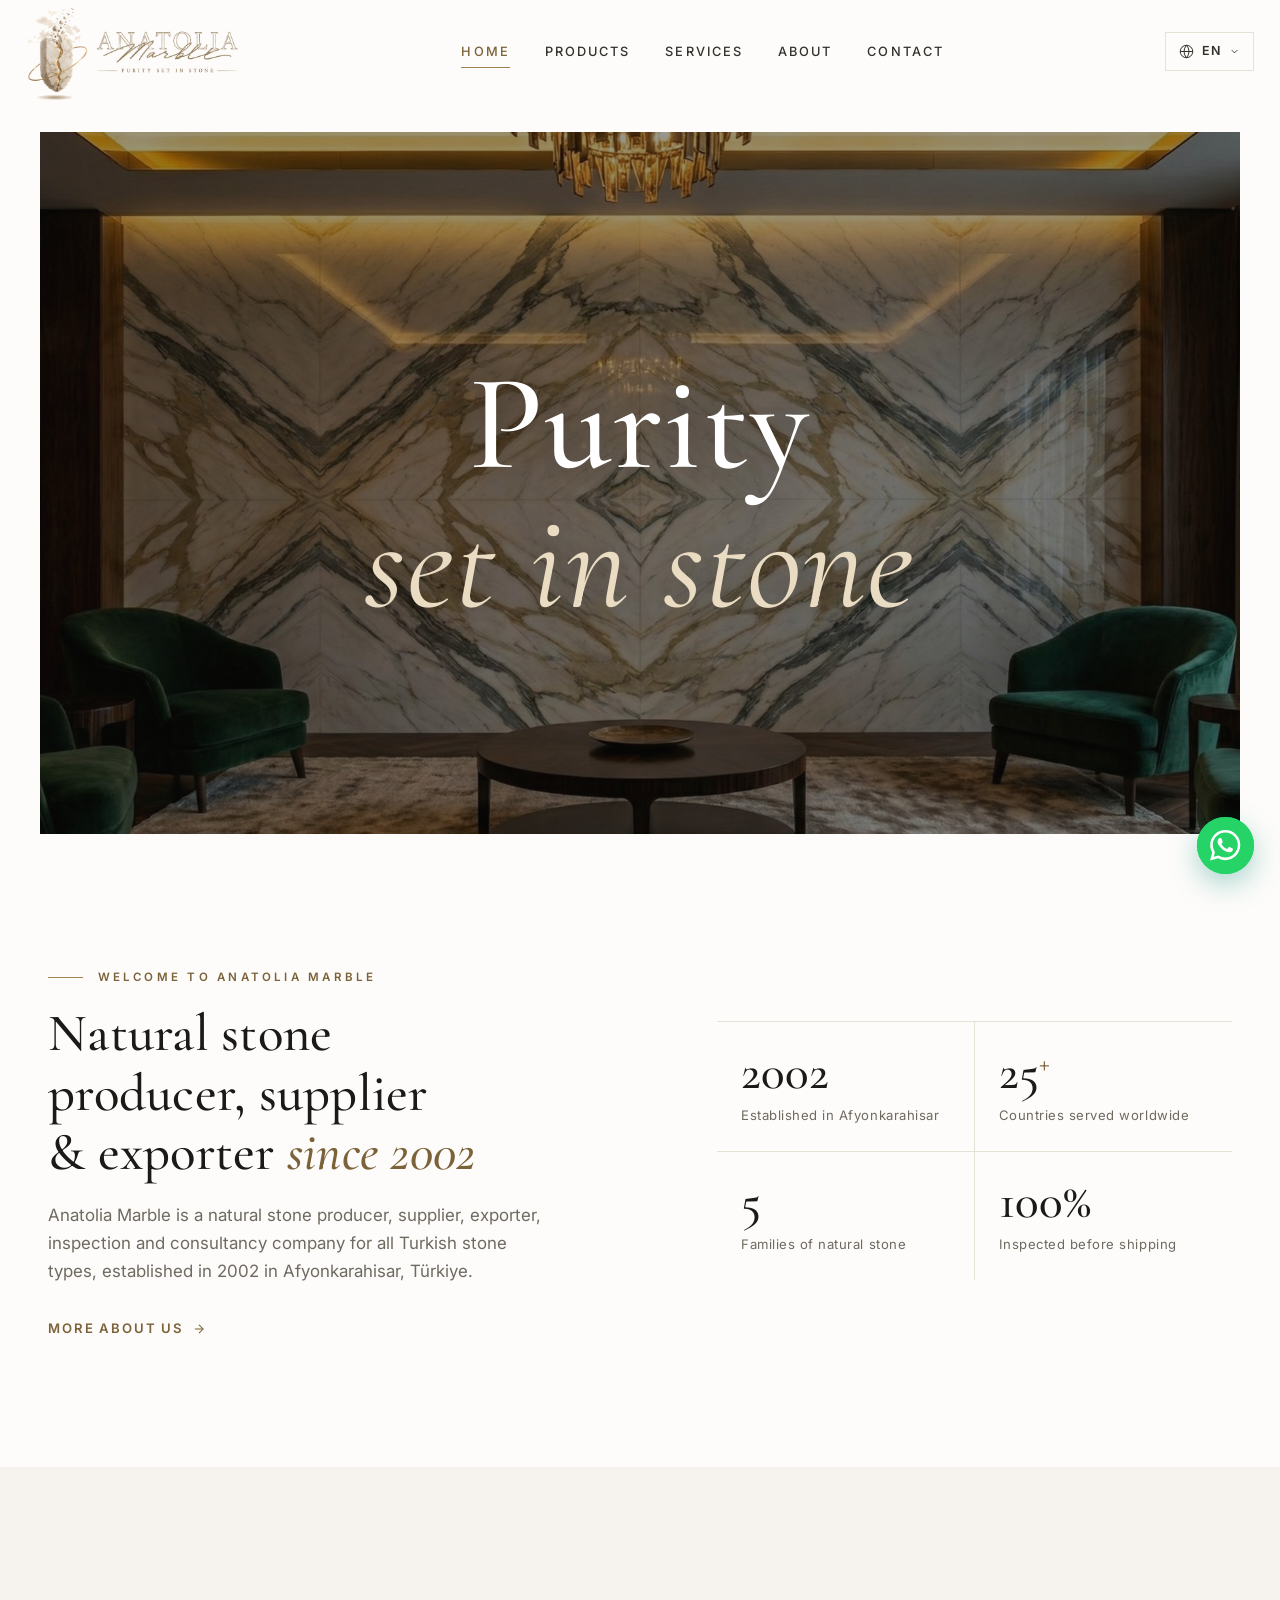
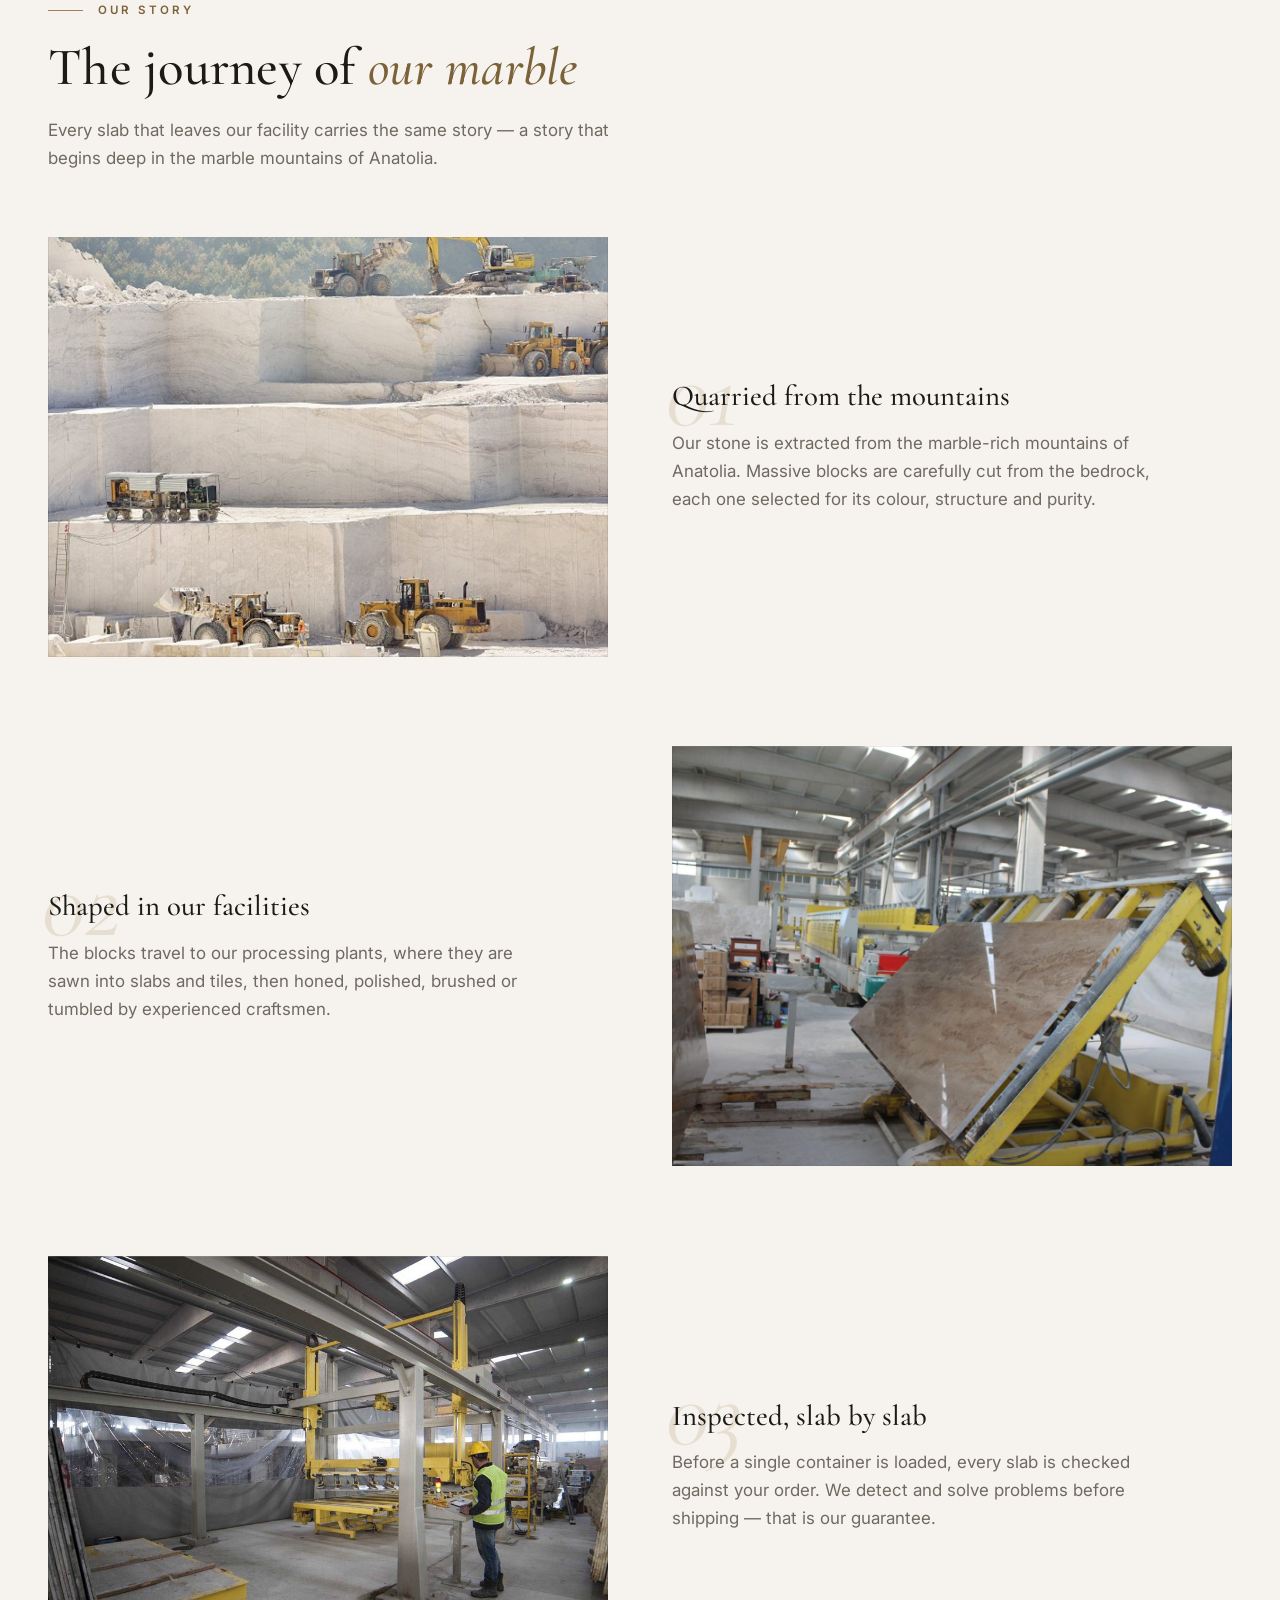
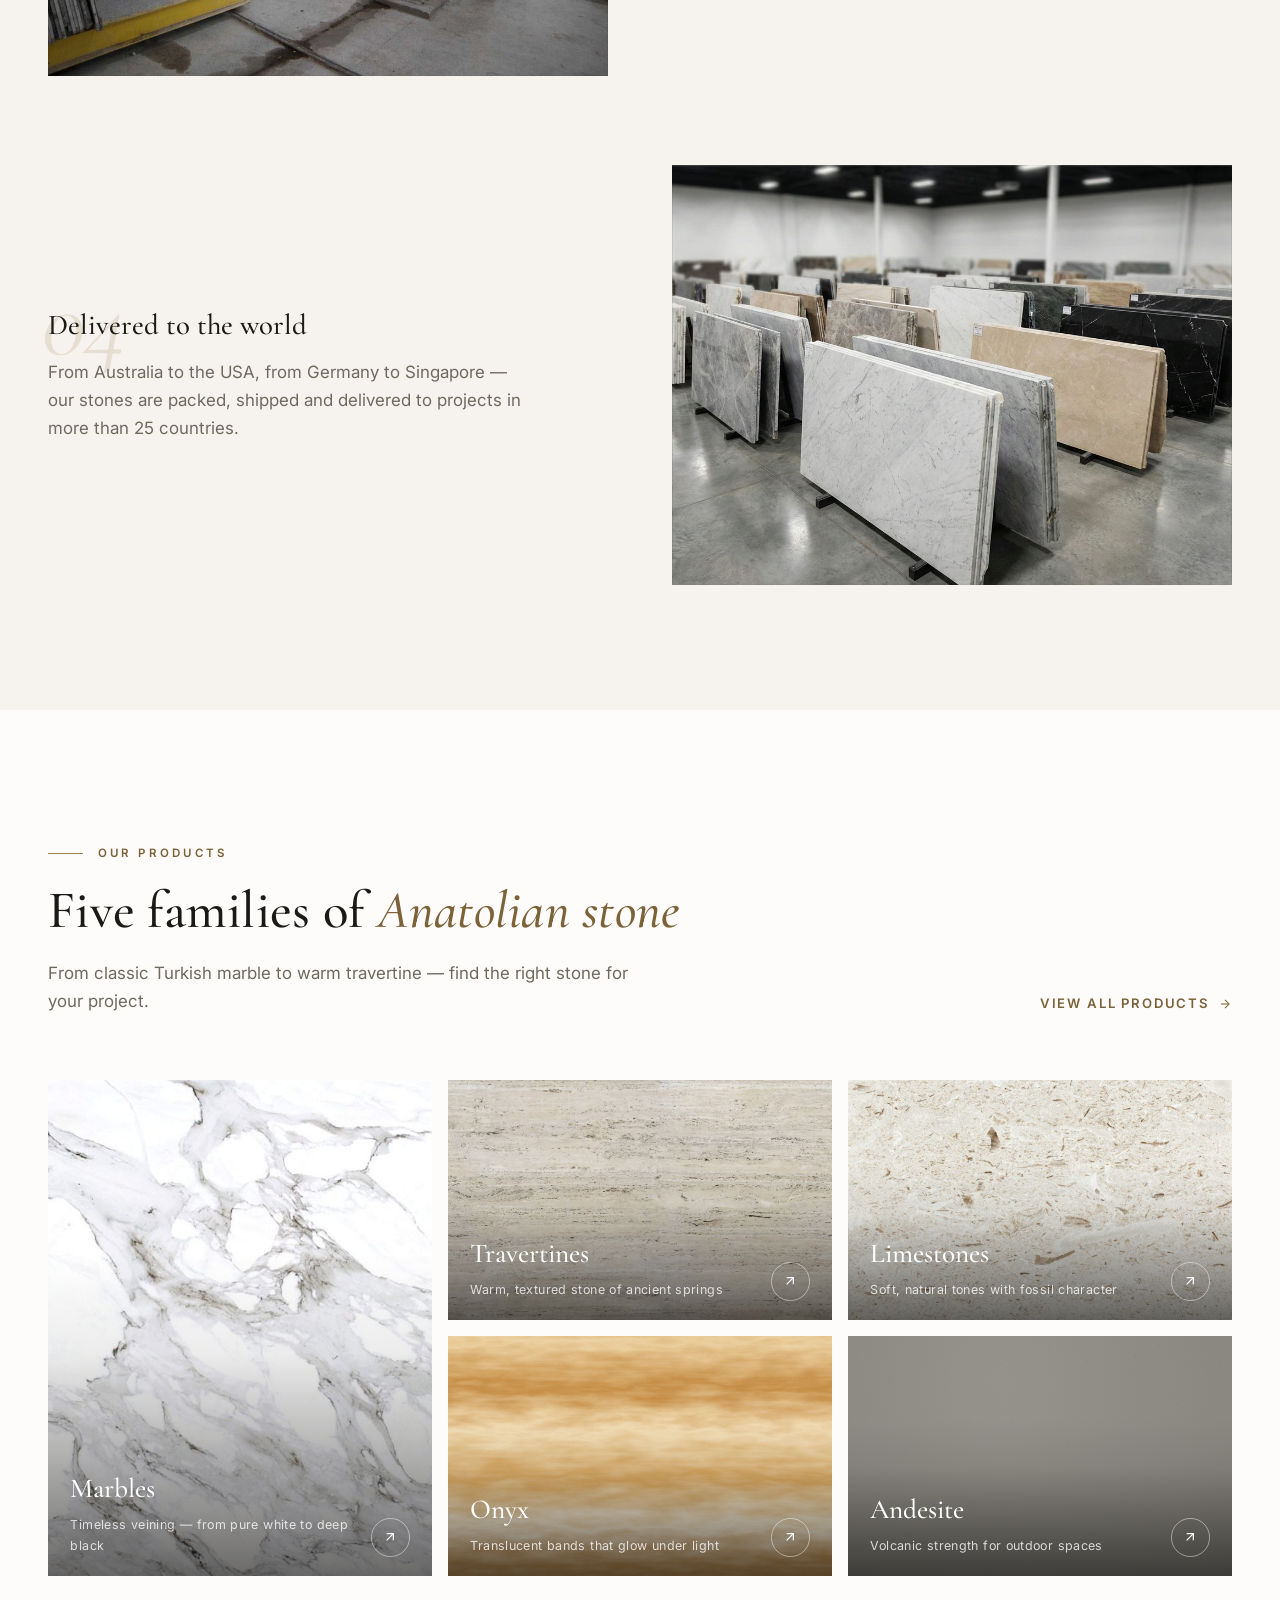
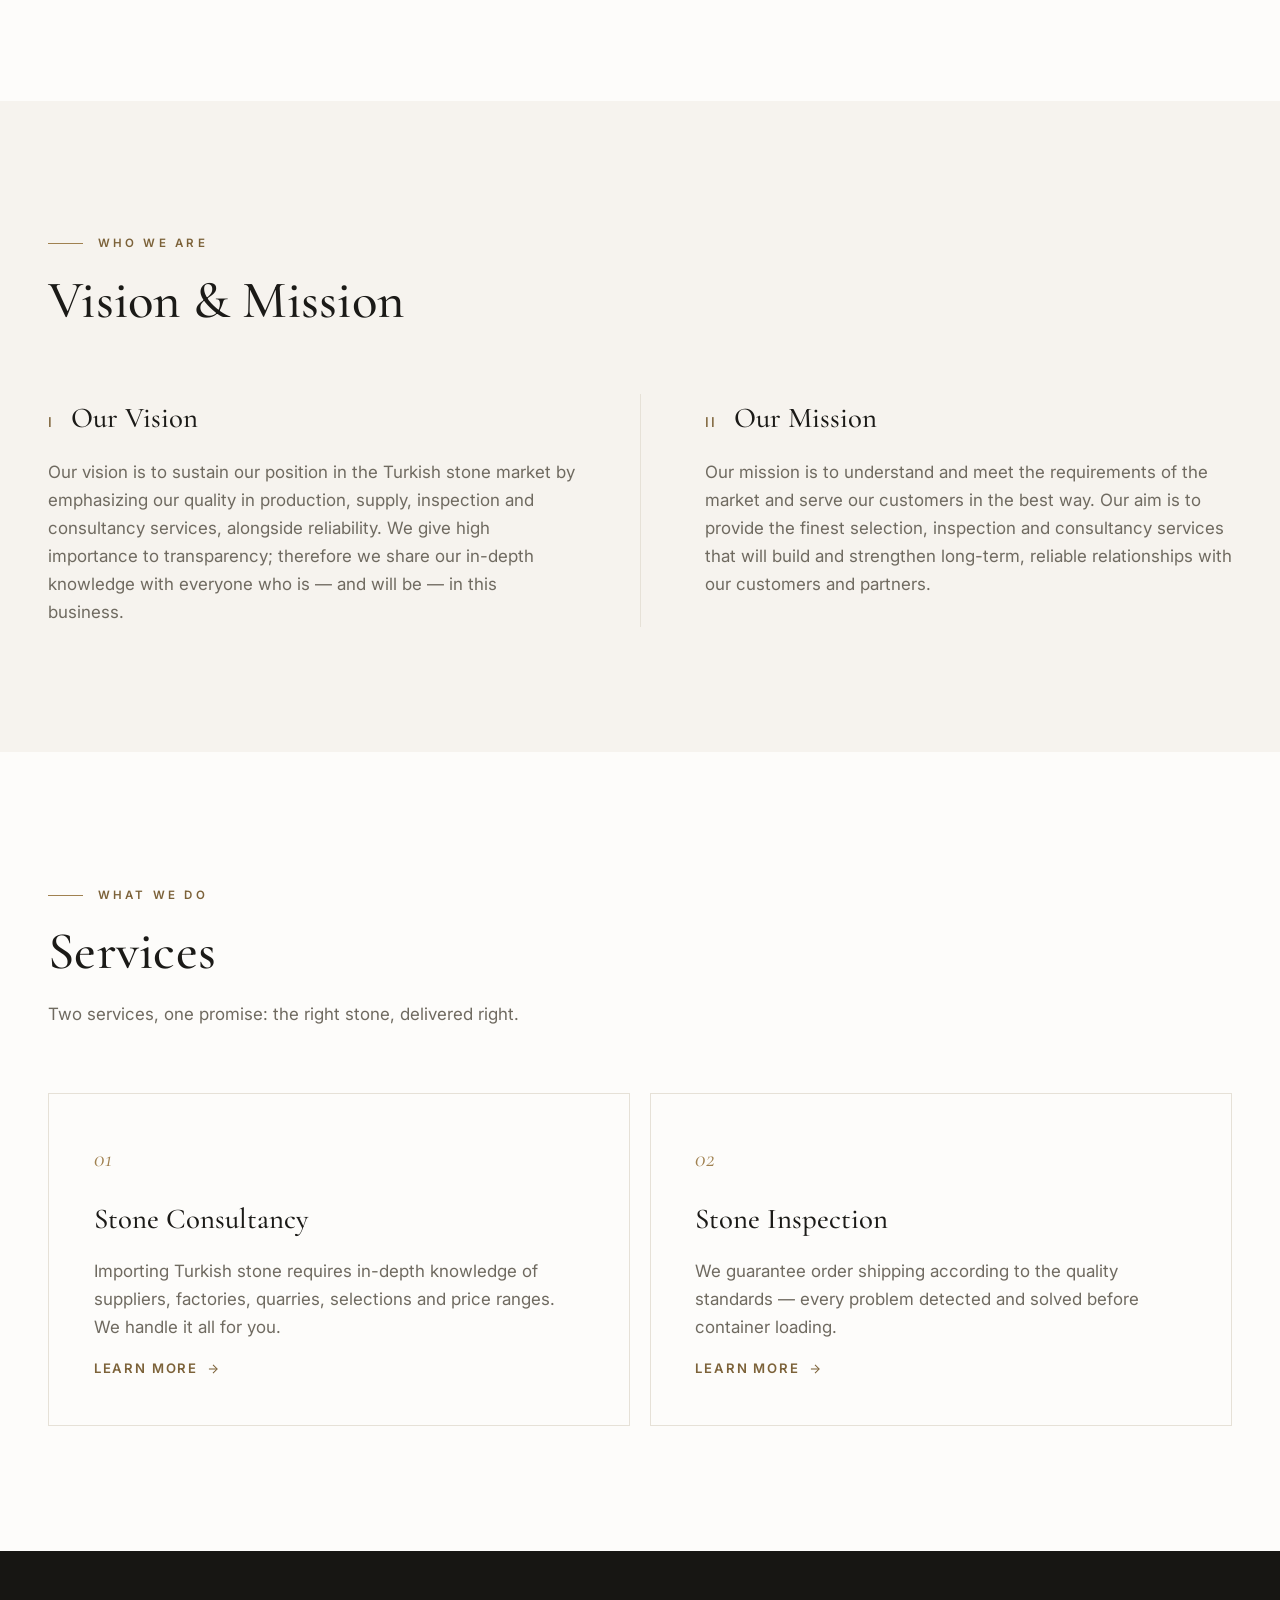
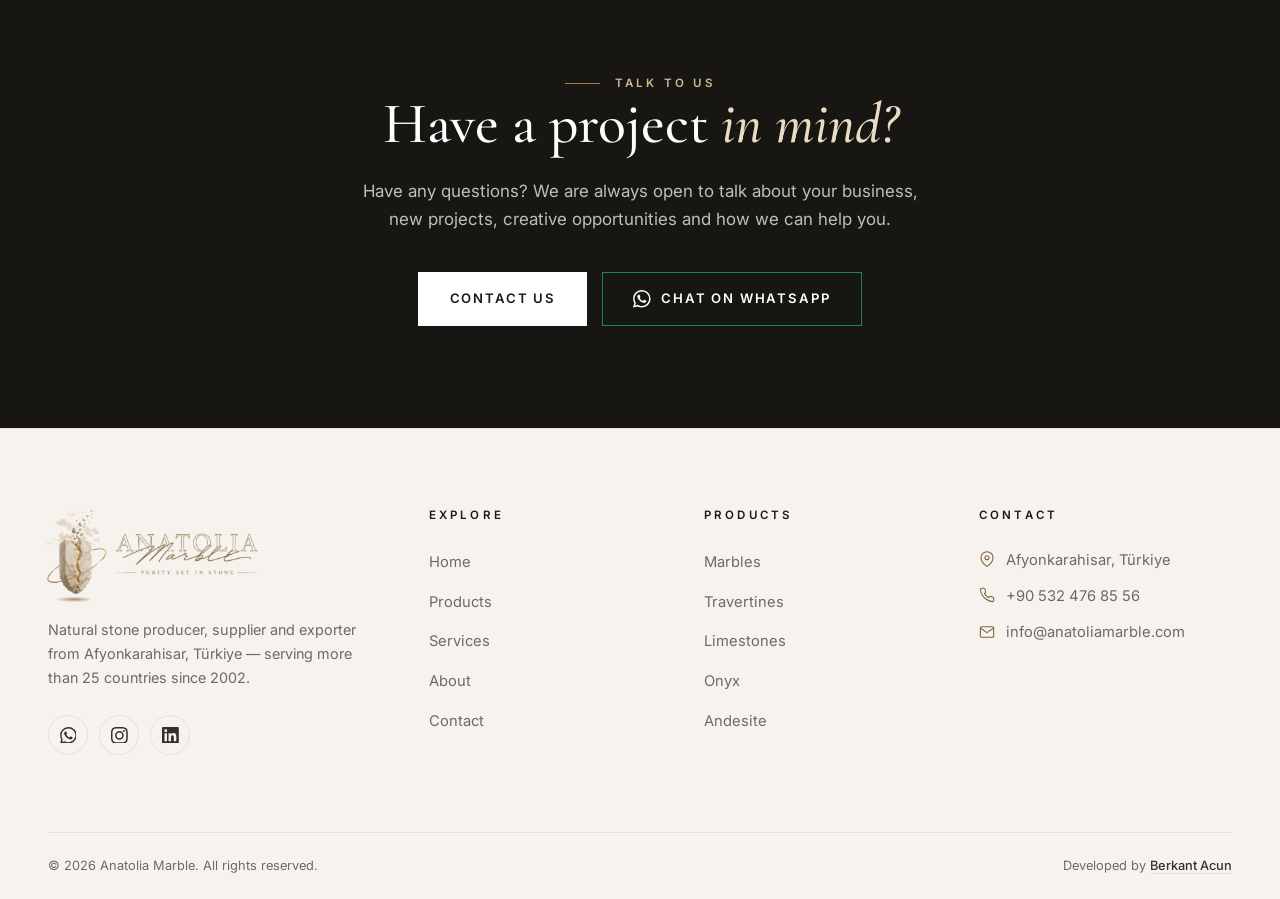
==== commit 321cabb2: "feat: slogan-only centered first slide, remove Afyonkarahisar texts from hero" ====
--- a/index.html
+++ b/index.html
@@ -58,16 +58,10 @@
   <main>
     <!-- ======================= Hero slider ======================= -->
     <section class="hero" aria-label="Anatolia Marble highlights">
-      <div class="hero-slide is-active">
+      <div class="hero-slide hero-slide--center is-active">
         <img src="assets/img/hero-interior.jpg" alt="Book-matched marble wall in a luxury interior" fetchpriority="high">
         <div class="container hero-content">
-          <p class="hero-kicker" data-i18n="hero.s1.kicker">Anatolia Marble — Afyonkarahisar, Türkiye</p>
-          <h1 class="hero-title">Purity <em>set in stone</em></h1>
-          <p class="hero-text" data-i18n="hero.s1.text">Premium Turkish marble, travertine and natural stone — from the heart of Anatolia to your project.</p>
-          <div class="hero-cta">
-            <a class="btn btn--light" href="products.html"><span data-i18n="hero.s1.cta1">Explore Our Stones</span></a>
-            <a class="btn btn--ghost-light" href="contact.html"><span data-i18n="hero.s1.cta2">Get in Touch</span></a>
-          </div>
+          <h1 class="hero-title hero-title--slogan">Purity <em>set in stone</em></h1>
         </div>
       </div>
 
@@ -76,7 +70,6 @@
         <div class="container hero-content">
           <p class="hero-kicker" data-i18n="hero.s2.kicker">From the mountains of Anatolia</p>
           <h2 class="hero-title" data-i18n="hero.s2.title">Born in the mountain, <em>shaped by masters</em></h2>
-          <p class="hero-text" data-i18n="hero.s2.text">Quarried and crafted in Afyonkarahisar — trusted by clients in more than 25 countries.</p>
           <div class="hero-cta">
             <a class="btn btn--light" href="#story"><span data-i18n="hero.s2.cta">Read Our Story</span></a>
           </div>
--- a/assets/css/components.css
+++ b/assets/css/components.css
@@ -110,6 +110,25 @@
   flex-wrap: wrap;
   gap: 0.9rem;
   margin-top: 2.2rem;
+}
+
+/* Slogan slide — only the slogan, dead centre like a statement */
+
+.hero-slide--center .hero-content {
+  justify-content: center;
+  align-items: center;
+  text-align: center;
+  padding-bottom: 0;
+}
+
+.hero-slide--center::after {
+  background: linear-gradient(rgba(15, 14, 12, 0.42), rgba(15, 14, 12, 0.42));
+}
+
+.hero-title--slogan {
+  font-size: clamp(3.4rem, 2rem + 9vw, 8.5rem);
+  max-width: none;
+  text-shadow: 0 2px 34px rgba(0, 0, 0, 0.35);
 }
 
 /* Staggered slide-content entrance */
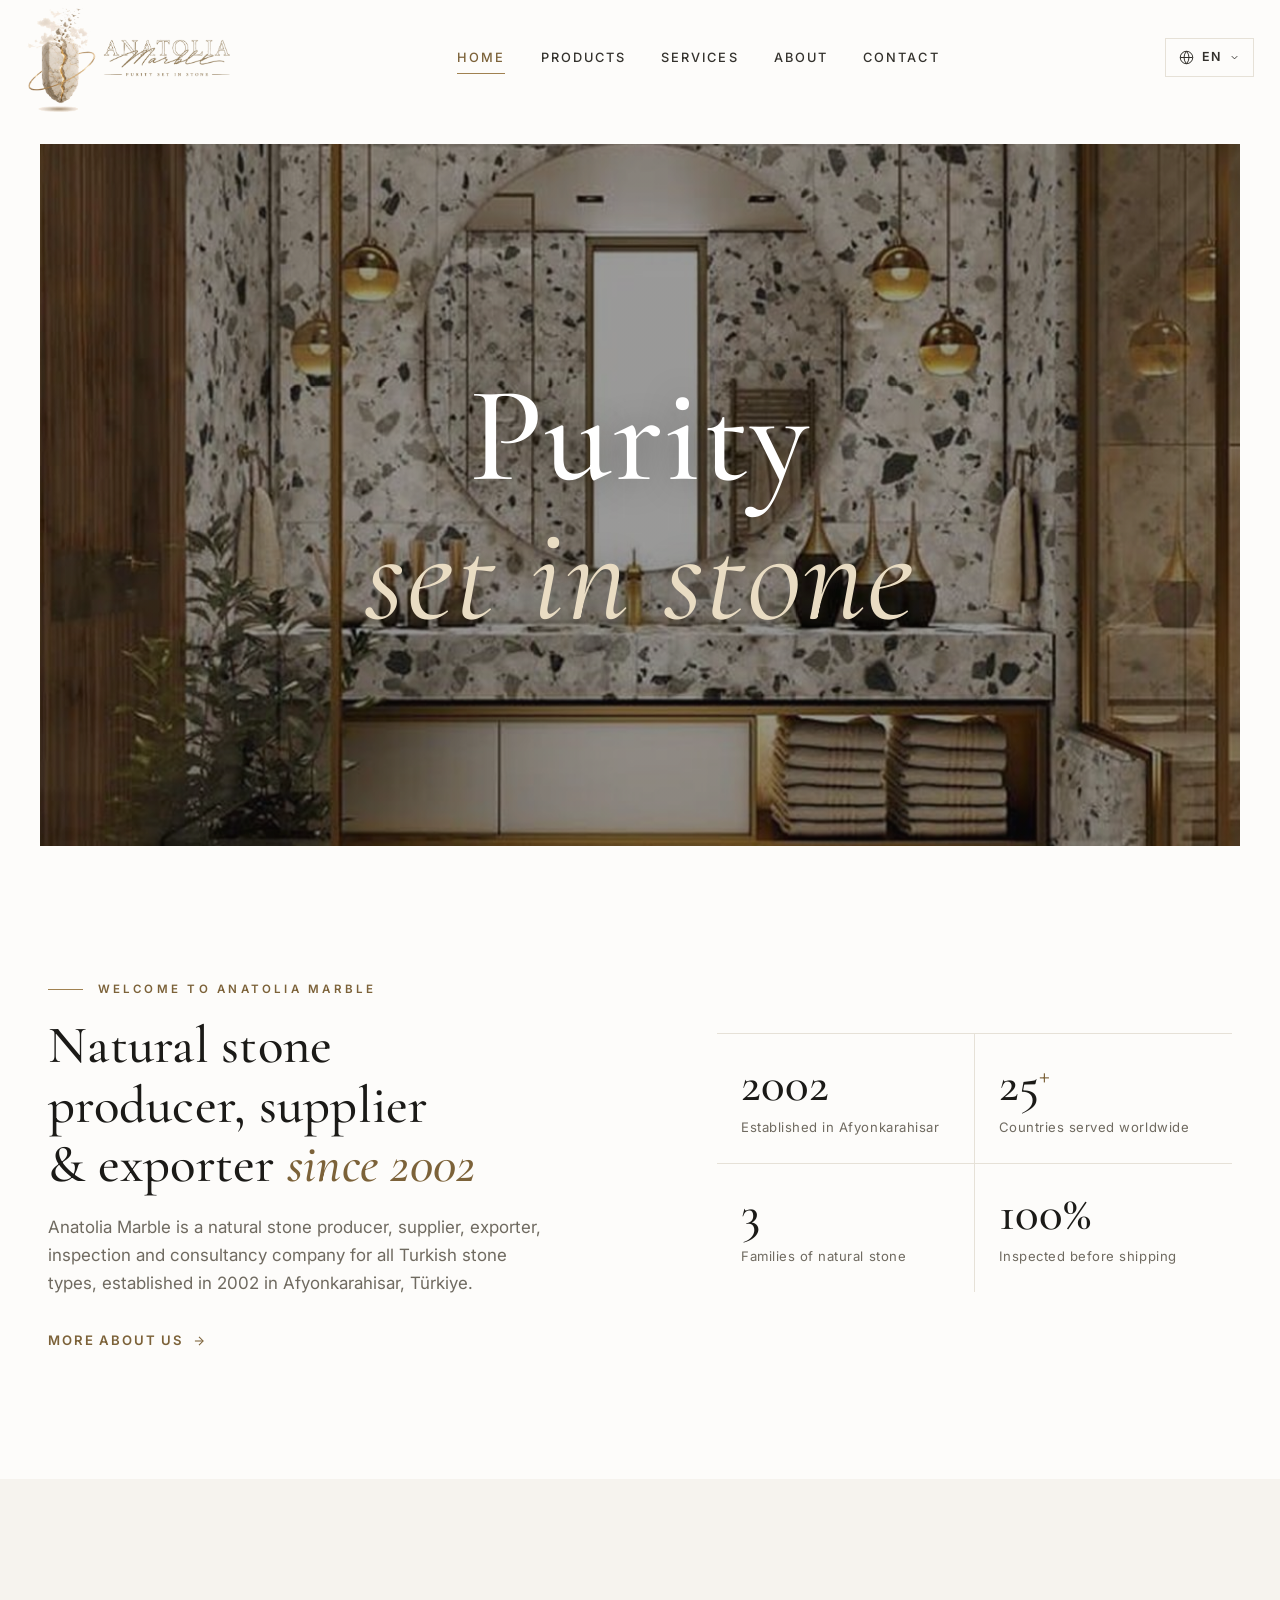
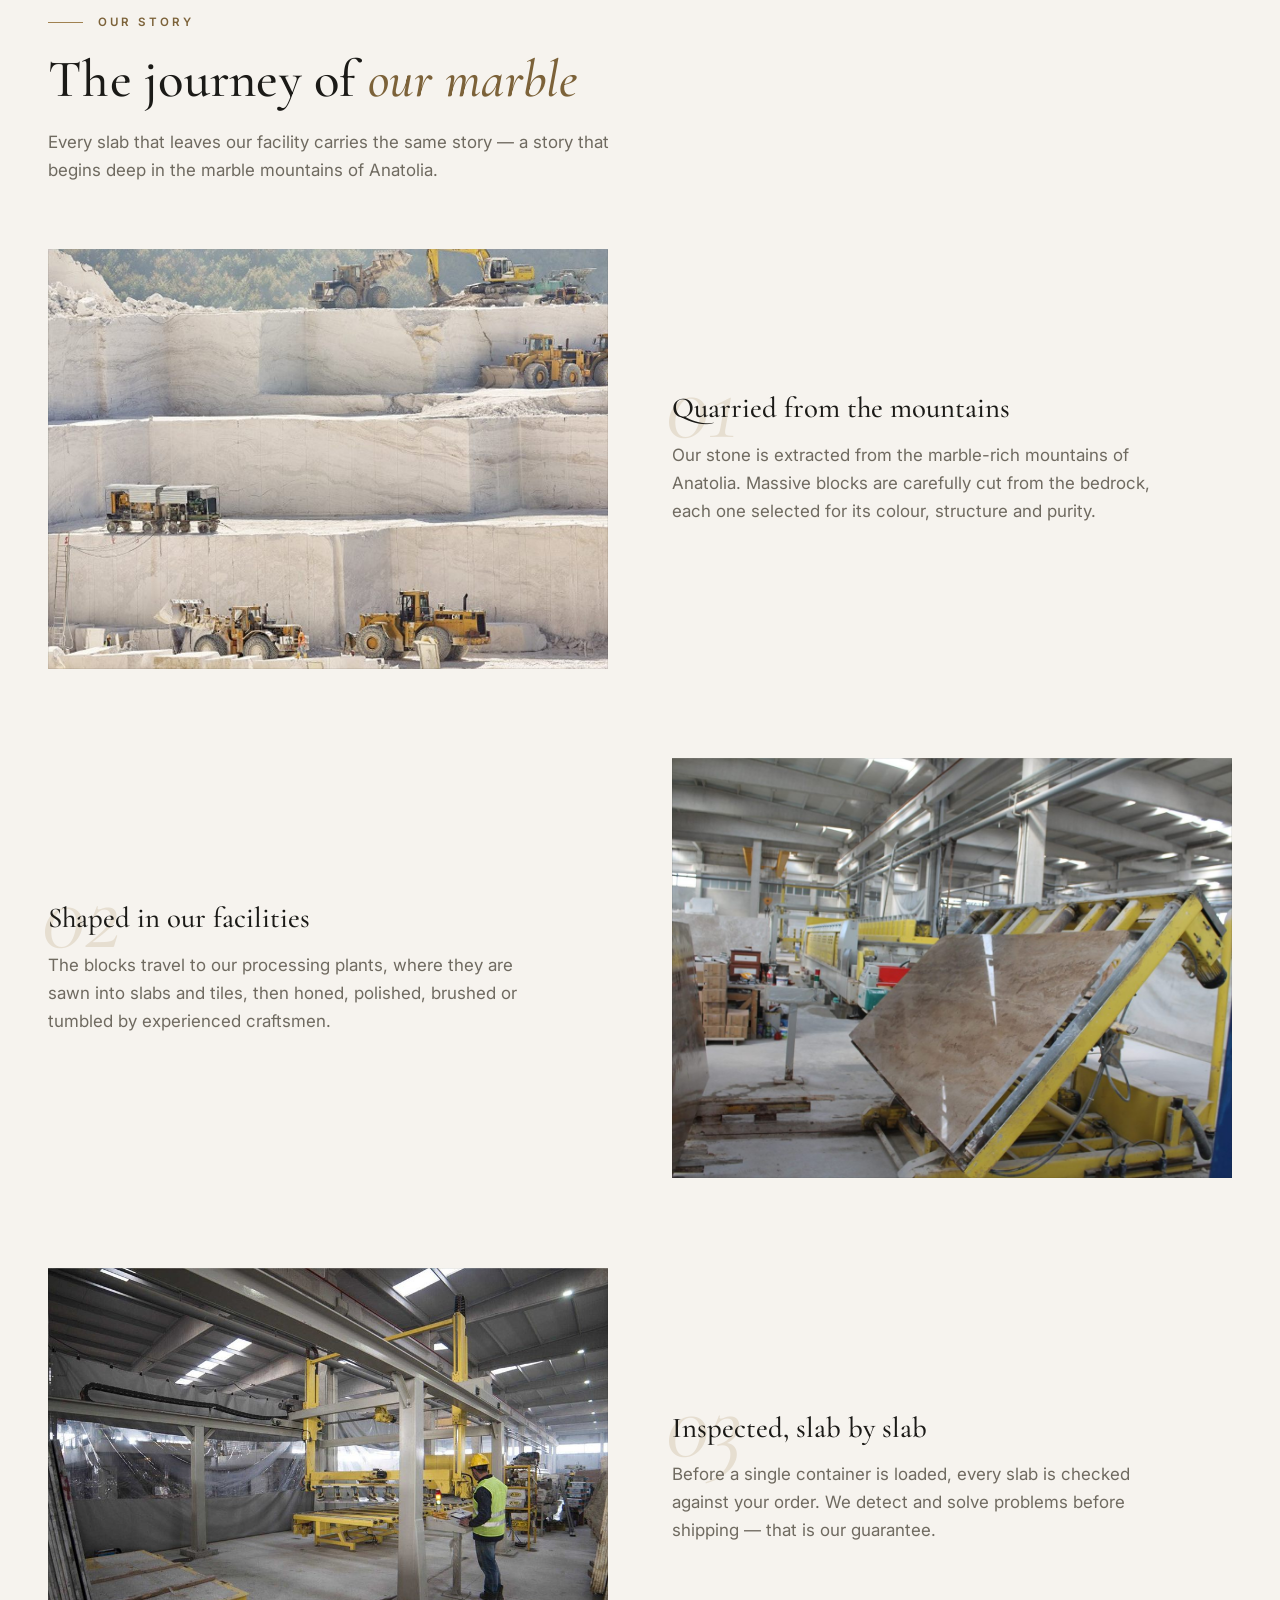
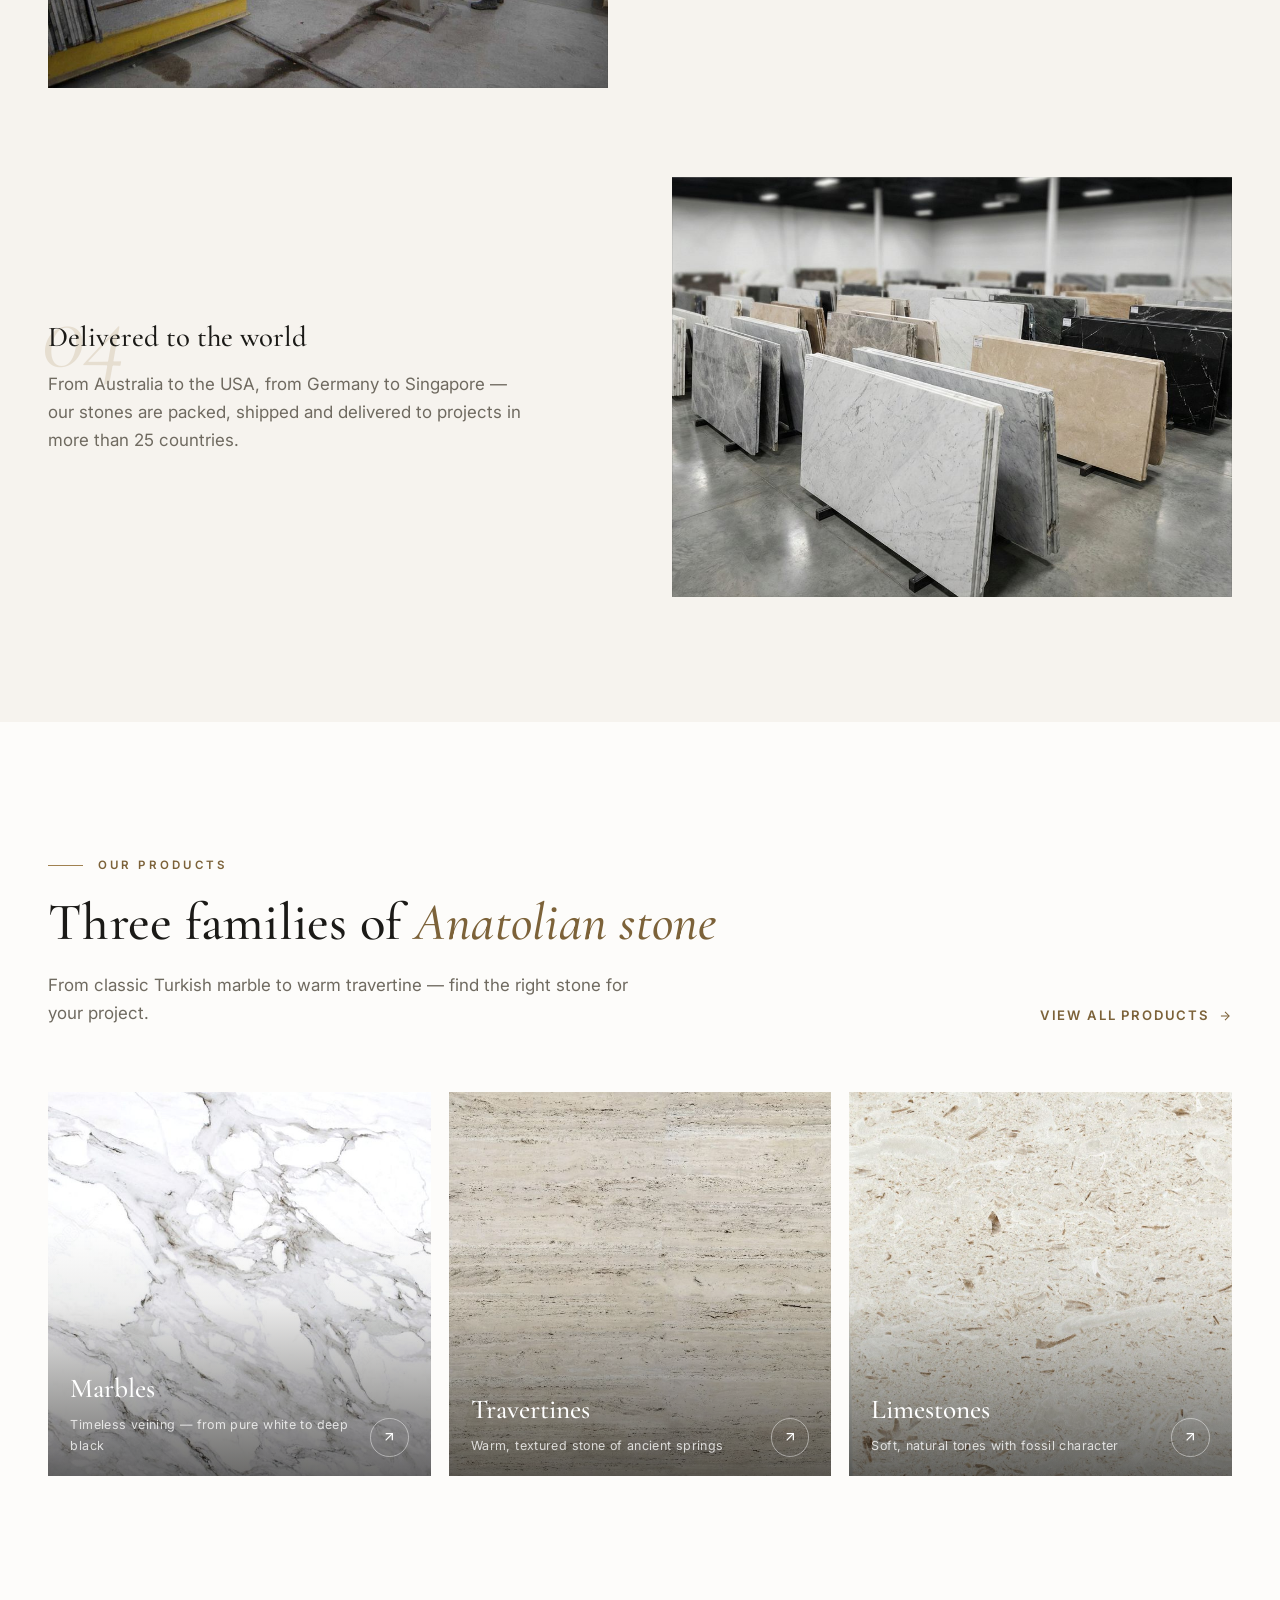
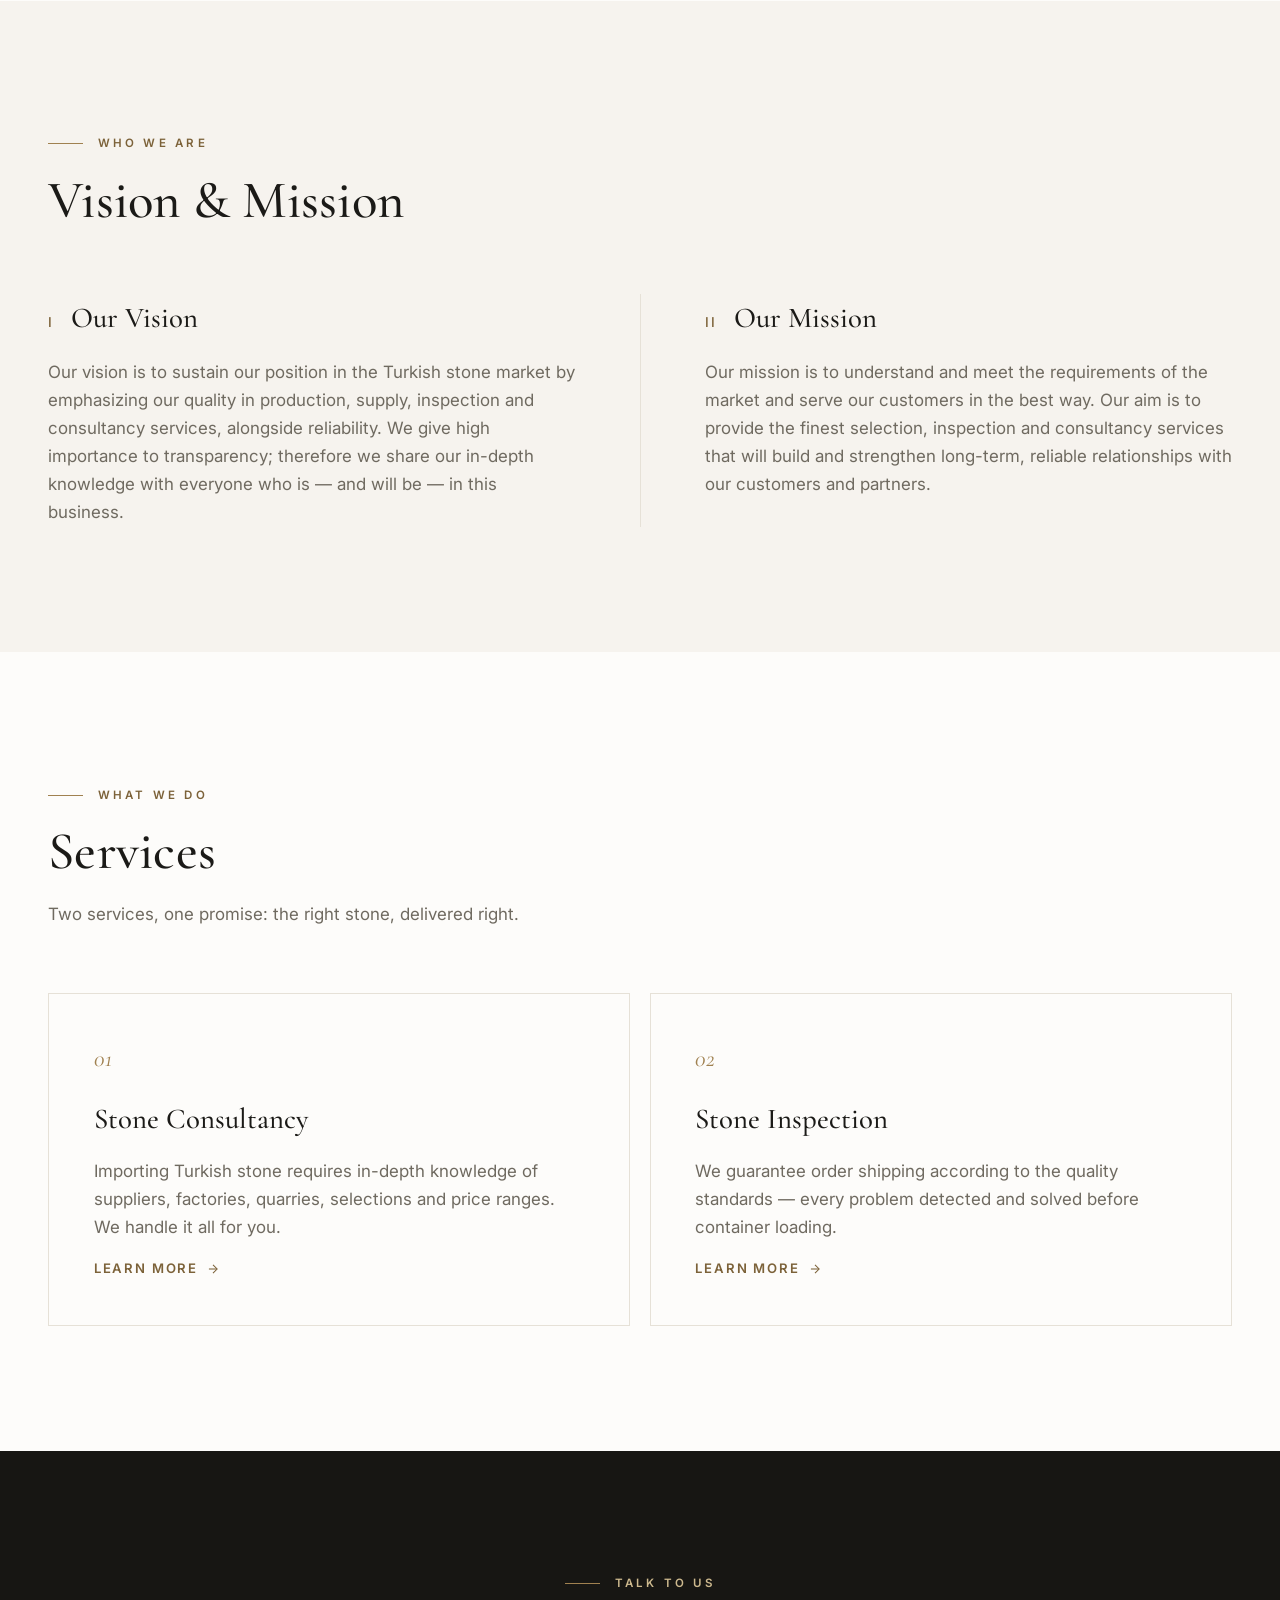
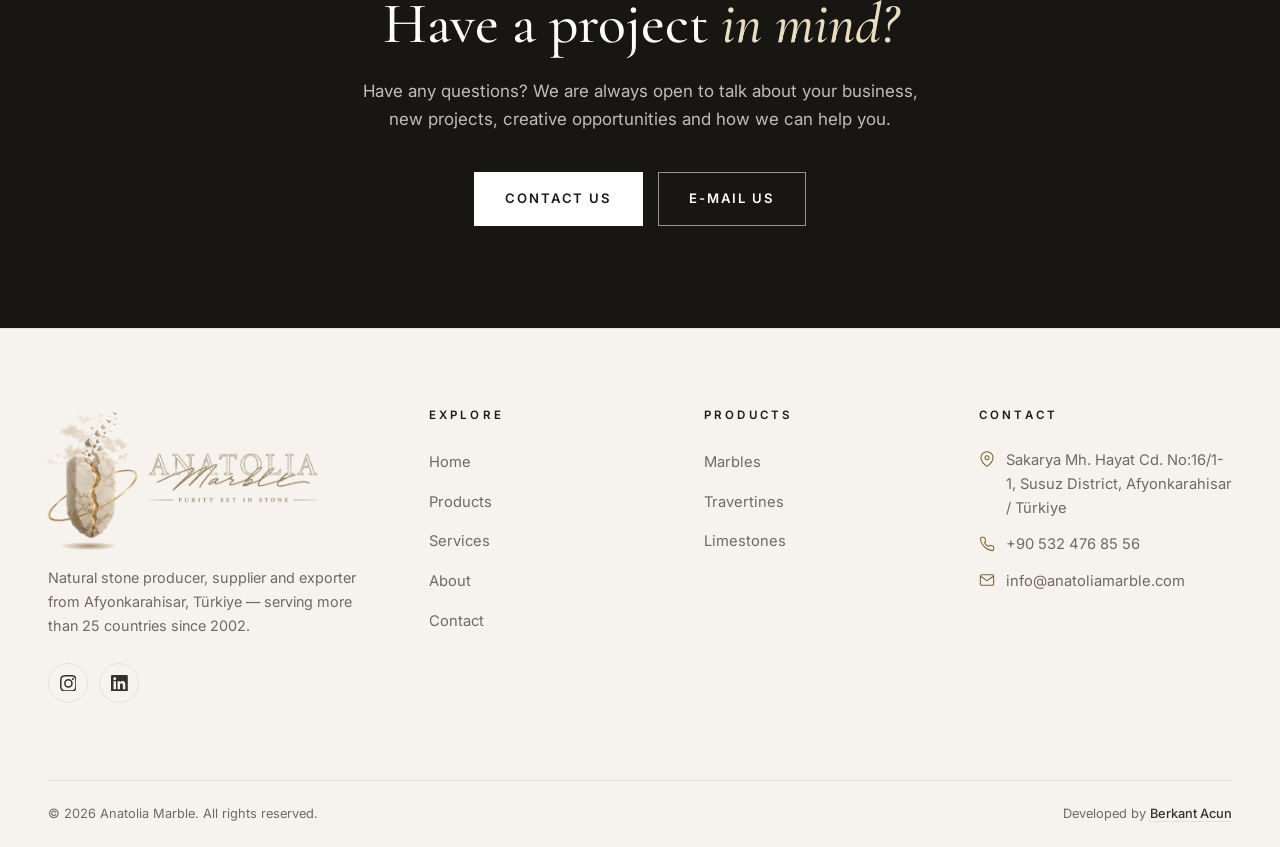
==== commit 20bbd728: "feat: major revision - new sliders, 3 product families with focus mode, bigger logo, factory address" ====
--- a/index.html
+++ b/index.html
@@ -7,9 +7,9 @@
   <meta name="description" data-i18n-content="desc.home" content="Anatolia Marble — natural stone producer, supplier and exporter from Afyonkarahisar, Türkiye. Premium Turkish marble, travertine, limestone, onyx and andesite.">
   <meta property="og:title" content="Anatolia Marble — Purity Set in Stone">
   <meta property="og:type" content="website">
-  <meta property="og:image" content="assets/img/hero-interior.jpg">
+  <meta property="og:image" content="assets/img/hero-1.jpg">
   <link rel="icon" type="image/png" href="assets/img/favicon.png">
-  <link rel="preload" as="image" href="assets/img/hero-interior.jpg" fetchpriority="high">
+  <link rel="preload" as="image" href="assets/img/hero-1.jpg" fetchpriority="high">
   <link rel="preconnect" href="https://fonts.googleapis.com">
   <link rel="preconnect" href="https://fonts.gstatic.com" crossorigin>
   <link href="https://fonts.googleapis.com/css2?family=Cormorant+Garamond:ital,wght@0,400;0,500;0,600;1,400;1,500&family=Inter:wght@300;400;500;600&display=swap" rel="stylesheet">
@@ -43,9 +43,9 @@
           </button>
           <div class="lang-menu" role="menu">
             <button type="button" data-lang="en" role="menuitem">English</button>
-            <button type="button" data-lang="tr" role="menuitem">Türkçe</button>
             <button type="button" data-lang="es" role="menuitem">Español</button>
             <button type="button" data-lang="fr" role="menuitem">Français</button>
+            <button type="button" data-lang="ru" role="menuitem">Русский</button>
           </div>
         </div>
         <button class="nav-toggle" aria-label="Menu" aria-expanded="false">
@@ -59,14 +59,14 @@
     <!-- ======================= Hero slider ======================= -->
     <section class="hero" aria-label="Anatolia Marble highlights">
       <div class="hero-slide hero-slide--center is-active">
-        <img src="assets/img/hero-interior.jpg" alt="Book-matched marble wall in a luxury interior" fetchpriority="high">
+        <img src="assets/img/hero-1.jpg" alt="Terrazzo marble bathroom with brass details" fetchpriority="high">
         <div class="container hero-content">
           <h1 class="hero-title hero-title--slogan">Purity <em>set in stone</em></h1>
         </div>
       </div>
 
       <div class="hero-slide">
-        <img src="assets/img/hero-quarry.jpg" alt="Marble quarry in the mountains at sunset" loading="lazy">
+        <img src="assets/img/hero-2.jpg" alt="Rosso Levanto marble wall" loading="lazy">
         <div class="container hero-content">
           <p class="hero-kicker" data-i18n="hero.s2.kicker">From the mountains of Anatolia</p>
           <h2 class="hero-title" data-i18n="hero.s2.title">Born in the mountain, <em>shaped by masters</em></h2>
@@ -77,7 +77,7 @@
       </div>
 
       <div class="hero-slide">
-        <img src="assets/img/hero-slabs.jpg" alt="Rows of finished marble slabs in the warehouse" loading="lazy">
+        <img src="assets/img/hero-3.jpg" alt="Travertine floor with stone staircase" loading="lazy">
         <div class="container hero-content">
           <p class="hero-kicker" data-i18n="hero.s3.kicker">Blocks · Slabs · Cut-to-size</p>
           <h2 class="hero-title" data-i18n="hero.s3.title">Every slab inspected, <em>every order guaranteed</em></h2>
@@ -109,7 +109,7 @@
             <p class="stat-label" data-i18n="intro.stat2.label">Countries served worldwide</p>
           </div>
           <div class="stat">
-            <p class="stat-num">5</p>
+            <p class="stat-num">3</p>
             <p class="stat-label" data-i18n="intro.stat3.label">Families of natural stone</p>
           </div>
           <div class="stat">
@@ -183,14 +183,14 @@
         <div class="section-head section-head--split reveal">
           <div>
             <p class="kicker" data-i18n="cats.kicker">Our Products</p>
-            <h2 class="section-title" data-i18n="cats.title">Five families of <em>Anatolian stone</em></h2>
+            <h2 class="section-title" data-i18n="cats.title">Three families of <em>Anatolian stone</em></h2>
             <p class="section-lead" data-i18n="cats.lead">From classic Turkish marble to warm travertine — find the right stone for your project.</p>
           </div>
           <a class="text-link" href="products.html"><span data-i18n="cats.viewAll">View All Products</span> <svg class="btn-arrow" width="14" height="14" viewBox="0 0 24 24" fill="none" stroke="currentColor" stroke-width="1.8" aria-hidden="true"><line x1="5" y1="12" x2="19" y2="12"/><polyline points="12 5 19 12 12 19"/></svg></a>
         </div>
 
         <div class="cat-grid">
-          <a class="cat-card cat-card--tall reveal" href="products.html?cat=marble">
+          <a class="cat-card reveal" href="products.html?cat=marble">
             <img src="assets/img/product-calacatta.jpg" alt="Calacatta marble texture" loading="lazy">
             <div class="cat-card-label">
               <div>
@@ -222,28 +222,6 @@
               <span class="cat-card-arrow"><svg viewBox="0 0 24 24" fill="none" stroke="currentColor" stroke-width="1.8" aria-hidden="true"><line x1="7" y1="17" x2="17" y2="7"/><polyline points="7 7 17 7 17 17"/></svg></span>
             </div>
           </a>
-
-          <a class="cat-card reveal" data-delay="1" href="products.html?cat=onyx">
-            <img src="assets/img/product-onyx.svg" alt="Honey onyx texture" loading="lazy">
-            <div class="cat-card-label">
-              <div>
-                <h3 data-i18n="cat.onyx">Onyx</h3>
-                <small data-i18n="cat.onyx.d">Translucent bands that glow under light</small>
-              </div>
-              <span class="cat-card-arrow"><svg viewBox="0 0 24 24" fill="none" stroke="currentColor" stroke-width="1.8" aria-hidden="true"><line x1="7" y1="17" x2="17" y2="7"/><polyline points="7 7 17 7 17 17"/></svg></span>
-            </div>
-          </a>
-
-          <a class="cat-card reveal" data-delay="2" href="products.html?cat=andesite">
-            <img src="assets/img/product-andesite.svg" alt="Grey andesite texture" loading="lazy">
-            <div class="cat-card-label">
-              <div>
-                <h3 data-i18n="cat.andesite">Andesite</h3>
-                <small data-i18n="cat.andesite.d">Volcanic strength for outdoor spaces</small>
-              </div>
-              <span class="cat-card-arrow"><svg viewBox="0 0 24 24" fill="none" stroke="currentColor" stroke-width="1.8" aria-hidden="true"><line x1="7" y1="17" x2="17" y2="7"/><polyline points="7 7 17 7 17 17"/></svg></span>
-            </div>
-          </a>
         </div>
       </div>
     </section>
@@ -302,10 +280,7 @@
         <p data-i18n="cta.text">Have any questions? We are always open to talk about your business, new projects, creative opportunities and how we can help you.</p>
         <div class="cta-actions">
           <a class="btn btn--light" href="contact.html"><span data-i18n="cta.contact">Contact Us</span></a>
-          <a class="btn btn--wa" href="https://wa.me/905324768556" target="_blank" rel="noopener">
-            <svg viewBox="0 0 24 24" fill="currentColor" aria-hidden="true"><path d="M17.472 14.382c-.297-.149-1.758-.867-2.03-.967-.273-.099-.471-.148-.67.15-.197.297-.767.966-.94 1.164-.173.199-.347.223-.644.075-.297-.15-1.255-.463-2.39-1.475-.883-.788-1.48-1.761-1.653-2.059-.173-.297-.018-.458.13-.606.134-.133.297-.347.446-.52.149-.174.198-.298.297-.497.1-.198.05-.371-.025-.52-.075-.149-.669-1.612-.916-2.207-.242-.579-.487-.5-.669-.51-.173-.008-.371-.01-.57-.01-.198 0-.52.074-.792.372-.272.297-1.04 1.016-1.04 2.479 0 1.462 1.065 2.875 1.213 3.074.149.198 2.096 3.2 5.077 4.487.709.306 1.262.489 1.694.625.712.227 1.36.195 1.871.118.571-.085 1.758-.719 2.006-1.413.248-.694.248-1.289.173-1.413-.074-.124-.272-.198-.57-.347m-5.421 7.403h-.004a9.87 9.87 0 01-5.031-1.378l-.361-.214-3.741.982.998-3.648-.235-.374a9.86 9.86 0 01-1.51-5.26c.001-5.45 4.436-9.884 9.888-9.884 2.64 0 5.122 1.03 6.988 2.898a9.825 9.825 0 012.893 6.994c-.003 5.45-4.437 9.884-9.885 9.884m8.413-18.297A11.815 11.815 0 0012.05 0C5.495 0 .16 5.335.157 11.892c0 2.096.547 4.142 1.588 5.945L.057 24l6.305-1.654a11.882 11.882 0 005.683 1.448h.005c6.554 0 11.89-5.335 11.893-11.893a11.821 11.821 0 00-3.48-8.413z"/></svg>
-            <span data-i18n="cta.wa">Chat on WhatsApp</span>
-          </a>
+          <a class="btn btn--ghost-light" href="mailto:info@anatoliamarble.com"><span data-i18n="cta.email">E-mail Us</span></a>
         </div>
       </div>
     </section>
@@ -319,9 +294,6 @@
           <img src="assets/img/logo-horizontal.png" alt="Anatolia Marble — Purity set in stone">
           <p data-i18n="footer.about">Natural stone producer, supplier and exporter from Afyonkarahisar, Türkiye — serving more than 25 countries since 2002.</p>
           <div class="footer-social">
-            <a href="https://wa.me/905324768556" target="_blank" rel="noopener" aria-label="WhatsApp">
-              <svg viewBox="0 0 24 24" fill="currentColor" aria-hidden="true"><path d="M17.472 14.382c-.297-.149-1.758-.867-2.03-.967-.273-.099-.471-.148-.67.15-.197.297-.767.966-.94 1.164-.173.199-.347.223-.644.075-.297-.15-1.255-.463-2.39-1.475-.883-.788-1.48-1.761-1.653-2.059-.173-.297-.018-.458.13-.606.134-.133.297-.347.446-.52.149-.174.198-.298.297-.497.1-.198.05-.371-.025-.52-.075-.149-.669-1.612-.916-2.207-.242-.579-.487-.5-.669-.51-.173-.008-.371-.01-.57-.01-.198 0-.52.074-.792.372-.272.297-1.04 1.016-1.04 2.479 0 1.462 1.065 2.875 1.213 3.074.149.198 2.096 3.2 5.077 4.487.709.306 1.262.489 1.694.625.712.227 1.36.195 1.871.118.571-.085 1.758-.719 2.006-1.413.248-.694.248-1.289.173-1.413-.074-.124-.272-.198-.57-.347m-5.421 7.403h-.004a9.87 9.87 0 01-5.031-1.378l-.361-.214-3.741.982.998-3.648-.235-.374a9.86 9.86 0 01-1.51-5.26c.001-5.45 4.436-9.884 9.888-9.884 2.64 0 5.122 1.03 6.988 2.898a9.825 9.825 0 012.893 6.994c-.003 5.45-4.437 9.884-9.885 9.884m8.413-18.297A11.815 11.815 0 0012.05 0C5.495 0 .16 5.335.157 11.892c0 2.096.547 4.142 1.588 5.945L.057 24l6.305-1.654a11.882 11.882 0 005.683 1.448h.005c6.554 0 11.89-5.335 11.893-11.893a11.821 11.821 0 00-3.48-8.413z"/></svg>
-            </a>
             <a href="#" aria-label="Instagram">
               <svg viewBox="0 0 24 24" fill="currentColor" aria-hidden="true"><path d="M12 2.163c3.204 0 3.584.012 4.85.07 3.252.148 4.771 1.691 4.919 4.919.058 1.265.069 1.645.069 4.849 0 3.205-.012 3.584-.069 4.849-.149 3.225-1.664 4.771-4.919 4.919-1.266.058-1.644.07-4.85.07-3.204 0-3.584-.012-4.849-.07-3.26-.149-4.771-1.699-4.919-4.92-.058-1.265-.07-1.644-.07-4.849 0-3.204.013-3.583.07-4.849.149-3.227 1.664-4.771 4.919-4.919 1.266-.057 1.645-.069 4.849-.069zm0-2.163c-3.259 0-3.667.014-4.947.072-4.358.2-6.78 2.618-6.98 6.98-.059 1.281-.073 1.689-.073 4.948 0 3.259.014 3.668.072 4.948.2 4.358 2.618 6.78 6.98 6.98 1.281.058 1.689.072 4.948.072 3.259 0 3.668-.014 4.948-.072 4.354-.2 6.782-2.618 6.979-6.98.059-1.28.073-1.689.073-4.948 0-3.259-.014-3.667-.072-4.947-.196-4.354-2.617-6.78-6.979-6.98-1.281-.059-1.69-.073-4.949-.073zm0 5.838a6.162 6.162 0 100 12.324 6.162 6.162 0 000-12.324zm0 10.162a4 4 0 110-8 4 4 0 010 8zm6.406-11.845a1.44 1.44 0 100 2.881 1.44 1.44 0 000-2.881z"/></svg>
             </a>
@@ -348,8 +320,6 @@
             <li><a href="products.html?cat=marble" data-i18n="cat.marble">Marbles</a></li>
             <li><a href="products.html?cat=travertine" data-i18n="cat.travertine">Travertines</a></li>
             <li><a href="products.html?cat=limestone" data-i18n="cat.limestone">Limestones</a></li>
-            <li><a href="products.html?cat=onyx" data-i18n="cat.onyx">Onyx</a></li>
-            <li><a href="products.html?cat=andesite" data-i18n="cat.andesite">Andesite</a></li>
           </ul>
         </div>
 
@@ -380,34 +350,9 @@
   </footer>
 
   <!-- ======================= WhatsApp widget ======================= -->
-  <div class="wa-widget">
-    <div class="wa-panel" role="dialog" aria-label="WhatsApp chat">
-      <div class="wa-panel-head">
-        <span class="wa-avatar"><img src="assets/img/favicon.png" alt=""></span>
-        <div>
-          <strong>Anatolia Marble</strong>
-          <span data-i18n="wa.status">Typically replies within the hour</span>
-        </div>
-      </div>
-      <div class="wa-panel-body">
-        <div class="wa-bubble" data-i18n="wa.greeting">Hello 👋 How can we help you with your project?</div>
-      </div>
-      <div class="wa-panel-foot">
-        <textarea rows="3" aria-label="Message"></textarea>
-        <button type="button" class="wa-send">
-          <svg viewBox="0 0 24 24" fill="none" stroke="currentColor" stroke-width="1.8" aria-hidden="true"><path d="M22 2 11 13"/><path d="M22 2l-7 20-4-9-9-4 20-7z"/></svg>
-          <span data-i18n="wa.send">Start Chat</span>
-        </button>
-      </div>
-    </div>
-    <button type="button" class="wa-fab" aria-expanded="false" aria-label="Chat with us on WhatsApp" data-i18n-aria-label="wa.aria">
-      <svg class="wa-chat-icon" viewBox="0 0 24 24" fill="currentColor" aria-hidden="true"><path d="M17.472 14.382c-.297-.149-1.758-.867-2.03-.967-.273-.099-.471-.148-.67.15-.197.297-.767.966-.94 1.164-.173.199-.347.223-.644.075-.297-.15-1.255-.463-2.39-1.475-.883-.788-1.48-1.761-1.653-2.059-.173-.297-.018-.458.13-.606.134-.133.297-.347.446-.52.149-.174.198-.298.297-.497.1-.198.05-.371-.025-.52-.075-.149-.669-1.612-.916-2.207-.242-.579-.487-.5-.669-.51-.173-.008-.371-.01-.57-.01-.198 0-.52.074-.792.372-.272.297-1.04 1.016-1.04 2.479 0 1.462 1.065 2.875 1.213 3.074.149.198 2.096 3.2 5.077 4.487.709.306 1.262.489 1.694.625.712.227 1.36.195 1.871.118.571-.085 1.758-.719 2.006-1.413.248-.694.248-1.289.173-1.413-.074-.124-.272-.198-.57-.347m-5.421 7.403h-.004a9.87 9.87 0 01-5.031-1.378l-.361-.214-3.741.982.998-3.648-.235-.374a9.86 9.86 0 01-1.51-5.26c.001-5.45 4.436-9.884 9.888-9.884 2.64 0 5.122 1.03 6.988 2.898a9.825 9.825 0 012.893 6.994c-.003 5.45-4.437 9.884-9.885 9.884m8.413-18.297A11.815 11.815 0 0012.05 0C5.495 0 .16 5.335.157 11.892c0 2.096.547 4.142 1.588 5.945L.057 24l6.305-1.654a11.882 11.882 0 005.683 1.448h.005c6.554 0 11.89-5.335 11.893-11.893a11.821 11.821 0 00-3.48-8.413z"/></svg>
-      <svg class="wa-close-icon" viewBox="0 0 24 24" fill="none" stroke="currentColor" stroke-width="2" aria-hidden="true"><line x1="18" y1="6" x2="6" y2="18"/><line x1="6" y1="6" x2="18" y2="18"/></svg>
-    </button>
-  </div>
 
   <script src="assets/js/lang-en.js"></script>
-  <script src="assets/js/lang-tr.js"></script>
+  <script src="assets/js/lang-ru.js"></script>
   <script src="assets/js/lang-es.js"></script>
   <script src="assets/js/lang-fr.js"></script>
   <script src="assets/js/i18n.js"></script>
--- a/assets/css/base.css
+++ b/assets/css/base.css
@@ -1,6 +1,6 @@
 /* ==========================================================================
    Anatolia Marble — base.css
-   Design tokens, reset, typography, header, footer, WhatsApp widget
+   Design tokens, reset, typography, header, footer
    ========================================================================== */
 
 :root {
@@ -15,8 +15,6 @@
   --accent: #a08150;
   --accent-ink: #7c6239;
   --accent-soft: #f0e8da;
-  --wa: #25d366;
-  --wa-dark: #128c7e;
 
   /* Type */
   --serif: "Cormorant Garamond", "Times New Roman", Georgia, serif;
@@ -38,7 +36,7 @@
   --dur-slow: 700ms;
 
   --radius: 2px;
-  --header-h: 6.5rem;
+  --header-h: 7.25rem;
 }
 
 /* ---------- Reset ---------- */
@@ -269,10 +267,10 @@
 
 .brand { display: inline-flex; align-items: center; flex-shrink: 0; }
 
-.brand img { height: 6rem; width: auto; }
+.brand img { height: 6.75rem; width: auto; }
 
 @media (max-width: 560px) {
-  .brand img { height: 4.6rem; }
+  .brand img { height: 5rem; }
 }
 
 .main-nav { display: flex; align-items: center; gap: 2.2rem; }
@@ -444,7 +442,7 @@
   padding-block: clamp(3rem, 6vw, 5rem);
 }
 
-.footer-brand img { height: 6rem; width: auto; margin-left: -0.2rem; }
+.footer-brand img { height: 9rem; width: auto; margin-left: -0.2rem; }
 
 .footer-brand p {
   margin-top: 1rem;
@@ -545,167 +543,6 @@
   .footer-bottom { flex-direction: column; text-align: center; }
 }
 
-/* ---------- WhatsApp widget ---------- */
-
-.wa-widget {
-  position: fixed;
-  right: clamp(1rem, 3vw, 1.6rem);
-  bottom: clamp(1rem, 3vw, 1.6rem);
-  z-index: 110;
-  display: flex;
-  flex-direction: column;
-  align-items: flex-end;
-  gap: 0.9rem;
-}
-
-.wa-fab {
-  position: relative;
-  width: 3.6rem;
-  height: 3.6rem;
-  border-radius: 50%;
-  background: var(--wa);
-  color: #fff;
-  display: inline-flex;
-  align-items: center;
-  justify-content: center;
-  box-shadow: 0 10px 28px rgba(18, 140, 126, 0.35);
-  transition: transform var(--dur) var(--ease-out), box-shadow var(--dur) var(--ease-out);
-}
-
-.wa-fab:hover { transform: scale(1.06); box-shadow: 0 14px 34px rgba(18, 140, 126, 0.45); }
-
-.wa-fab svg { width: 1.9rem; height: 1.9rem; }
-
-.wa-fab::before {
-  content: "";
-  position: absolute;
-  inset: 0;
-  border-radius: 50%;
-  border: 2px solid var(--wa);
-  animation: wa-pulse 2.6s var(--ease-out) infinite;
-}
-
-@keyframes wa-pulse {
-  0%   { transform: scale(1); opacity: 0.7; }
-  70%  { transform: scale(1.55); opacity: 0; }
-  100% { transform: scale(1.55); opacity: 0; }
-}
-
-.wa-fab .wa-close-icon { display: none; }
-.wa-widget.is-open .wa-fab .wa-chat-icon { display: none; }
-.wa-widget.is-open .wa-fab .wa-close-icon { display: block; width: 1.3rem; height: 1.3rem; }
-.wa-widget.is-open .wa-fab::before { animation: none; opacity: 0; }
-
-.wa-panel {
-  width: min(21rem, calc(100vw - 2.5rem));
-  background: #fff;
-  border-radius: 14px;
-  overflow: hidden;
-  box-shadow: 0 24px 60px rgba(27, 26, 23, 0.22);
-  opacity: 0;
-  visibility: hidden;
-  transform: translateY(14px) scale(0.97);
-  transform-origin: bottom right;
-  transition: opacity var(--dur) var(--ease-out), transform var(--dur) var(--ease-out), visibility var(--dur);
-}
-
-.wa-widget.is-open .wa-panel { opacity: 1; visibility: visible; transform: none; }
-
-.wa-panel-head {
-  display: flex;
-  align-items: center;
-  gap: 0.85rem;
-  padding: 1rem 1.1rem;
-  background: var(--wa-dark);
-  color: #fff;
-}
-
-.wa-avatar {
-  width: 2.7rem;
-  height: 2.7rem;
-  border-radius: 50%;
-  background: #fff;
-  display: flex;
-  align-items: center;
-  justify-content: center;
-  overflow: hidden;
-  flex-shrink: 0;
-}
-
-.wa-avatar img { width: 85%; height: auto; }
-
-.wa-panel-head strong {
-  display: block;
-  font-size: 0.95rem;
-  letter-spacing: 0.02em;
-}
-
-.wa-panel-head span {
-  display: block;
-  font-size: 0.74rem;
-  opacity: 0.85;
-  margin-top: 0.15rem;
-}
-
-.wa-panel-body {
-  padding: 1.1rem;
-  background: #ece5dd;
-}
-
-.wa-bubble {
-  position: relative;
-  max-width: 88%;
-  background: #fff;
-  border-radius: 0 10px 10px 10px;
-  padding: 0.7rem 0.9rem;
-  font-size: 0.86rem;
-  color: var(--ink-soft);
-  box-shadow: 0 1px 2px rgba(0, 0, 0, 0.08);
-}
-
-.wa-panel-foot {
-  display: flex;
-  flex-direction: column;
-  gap: 0.7rem;
-  padding: 1rem 1.1rem 1.15rem;
-  background: #fff;
-}
-
-.wa-panel-foot textarea {
-  width: 100%;
-  min-height: 4.6rem;
-  resize: vertical;
-  border: 1px solid var(--line);
-  border-radius: 8px;
-  padding: 0.7rem 0.85rem;
-  font: inherit;
-  font-size: 0.88rem;
-  color: var(--ink);
-  background: var(--bg);
-}
-
-.wa-panel-foot textarea:focus { outline: 1.5px solid var(--wa-dark); border-color: transparent; }
-
-.wa-send {
-  display: inline-flex;
-  align-items: center;
-  justify-content: center;
-  gap: 0.55rem;
-  width: 100%;
-  padding: 0.8rem 1rem;
-  border-radius: 8px;
-  background: var(--wa);
-  color: #fff;
-  font-size: 0.85rem;
-  font-weight: 600;
-  letter-spacing: 0.06em;
-  transition: background var(--dur) var(--ease-out);
-}
-
-.wa-send:hover { background: var(--wa-dark); }
-
-.wa-send svg { width: 1.1rem; height: 1.1rem; }
-
 /* ---------- Reduced motion ---------- */
 
 @media (prefers-reduced-motion: reduce) {
--- a/assets/css/components.css
+++ b/assets/css/components.css
@@ -285,8 +285,8 @@
 .cat-grid {
   display: grid;
   grid-template-columns: repeat(3, 1fr);
-  grid-auto-rows: 15rem;
-  gap: 1rem;
+  grid-auto-rows: clamp(16rem, 30vw, 24rem);
+  gap: 1.1rem;
 }
 
 .cat-card {
@@ -295,8 +295,6 @@
   overflow: hidden;
   background: var(--surface-deep);
 }
-
-.cat-card--tall { grid-row: span 2; }
 
 .cat-card img {
   position: absolute;
@@ -360,12 +358,7 @@
 .cat-card-arrow svg { width: 1rem; height: 1rem; }
 
 @media (max-width: 780px) {
-  .cat-grid { grid-template-columns: 1fr 1fr; grid-auto-rows: 12rem; }
-}
-
-@media (max-width: 520px) {
-  .cat-grid { grid-template-columns: 1fr; grid-auto-rows: 13rem; }
-  .cat-card--tall { grid-row: span 1; }
+  .cat-grid { grid-template-columns: 1fr; grid-auto-rows: 14rem; }
 }
 
 /* ---------- Vision & Mission ---------- */
@@ -485,15 +478,87 @@
   margin-top: 2.4rem;
 }
 
-.btn--wa {
-  background: transparent;
-  border-color: rgba(37, 211, 102, 0.6);
-  color: #fff;
-}
-
-.btn--wa:hover { background: var(--wa); border-color: var(--wa); color: #fff; }
-
-.btn--wa svg { width: 1.1rem; height: 1.1rem; }
+/* ---------- Product focus mode ---------- */
+
+.focus-overlay {
+  position: fixed;
+  inset: 0;
+  z-index: 200;
+  display: grid;
+  place-items: center;
+  padding: 1.5rem;
+  background: rgba(15, 14, 12, 0.45);
+  backdrop-filter: blur(5px);
+  -webkit-backdrop-filter: blur(5px);
+  opacity: 0;
+  visibility: hidden;
+  transition: opacity 280ms var(--ease-out), visibility 280ms;
+}
+
+.focus-overlay.is-open { opacity: 1; visibility: visible; }
+
+.focus-card {
+  position: relative;
+  width: min(40rem, 100%);
+  max-height: calc(100vh - 3rem);
+  overflow-y: auto;
+  background: var(--bg);
+  box-shadow: 0 40px 90px rgba(0, 0, 0, 0.35);
+  transform: scale(0.94) translateY(12px);
+  transition: transform 320ms var(--ease-out);
+}
+
+.focus-overlay.is-open .focus-card { transform: none; }
+
+.focus-media { aspect-ratio: 16 / 10; overflow: hidden; }
+
+.focus-media img { width: 100%; height: 100%; object-fit: cover; }
+
+.focus-info { padding: 1.6rem 1.8rem 1.9rem; }
+
+.focus-chip {
+  position: static;
+  display: inline-block;
+  background: var(--accent-soft);
+  color: var(--accent-ink);
+  backdrop-filter: none;
+}
+
+.focus-name {
+  font-family: var(--serif);
+  font-size: 1.9rem;
+  font-weight: 500;
+  margin-top: 0.7rem;
+}
+
+.focus-desc { margin-top: 0.7rem; color: var(--muted); }
+
+.focus-note {
+  margin-top: 1rem;
+  padding-top: 1rem;
+  border-top: 1px solid var(--line);
+  font-size: 0.82rem;
+  color: var(--accent-ink);
+}
+
+.focus-close {
+  position: absolute;
+  top: 0.8rem;
+  right: 0.8rem;
+  z-index: 1;
+  width: 2.4rem;
+  height: 2.4rem;
+  border-radius: 50%;
+  background: rgba(253, 252, 250, 0.92);
+  color: var(--ink);
+  display: inline-flex;
+  align-items: center;
+  justify-content: center;
+}
+
+.focus-close:hover { background: #fff; }
+
+.focus-close svg { width: 1.05rem; height: 1.05rem; }
 
 /* ---------- Page hero (inner pages) ---------- */
 
@@ -903,13 +968,6 @@
   margin-top: 0.4rem;
 }
 
-.form-actions .btn--wa-solid {
-  background: var(--wa);
-  border-color: var(--wa);
-}
-
-.form-actions .btn--wa-solid:hover { background: var(--wa-dark); border-color: var(--wa-dark); }
-
 .form-alt {
   font-size: 0.88rem;
   color: var(--muted);
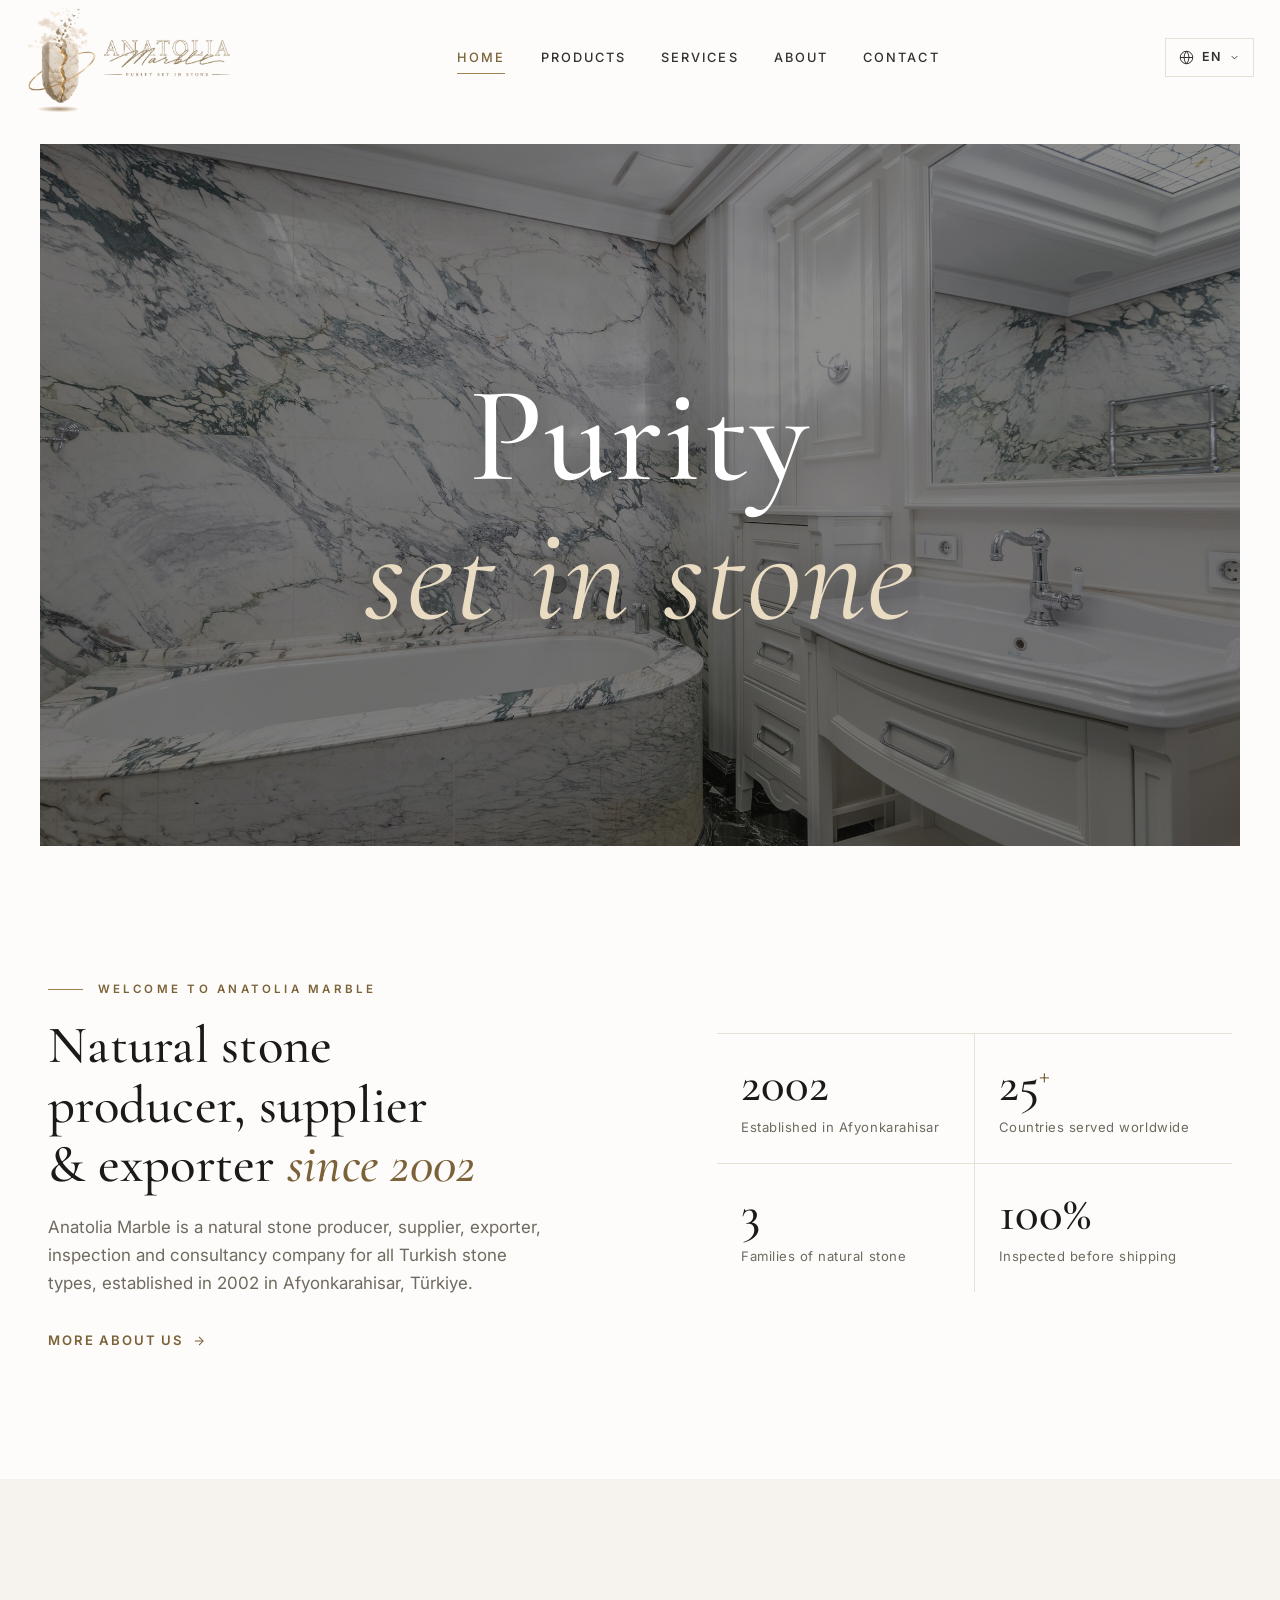
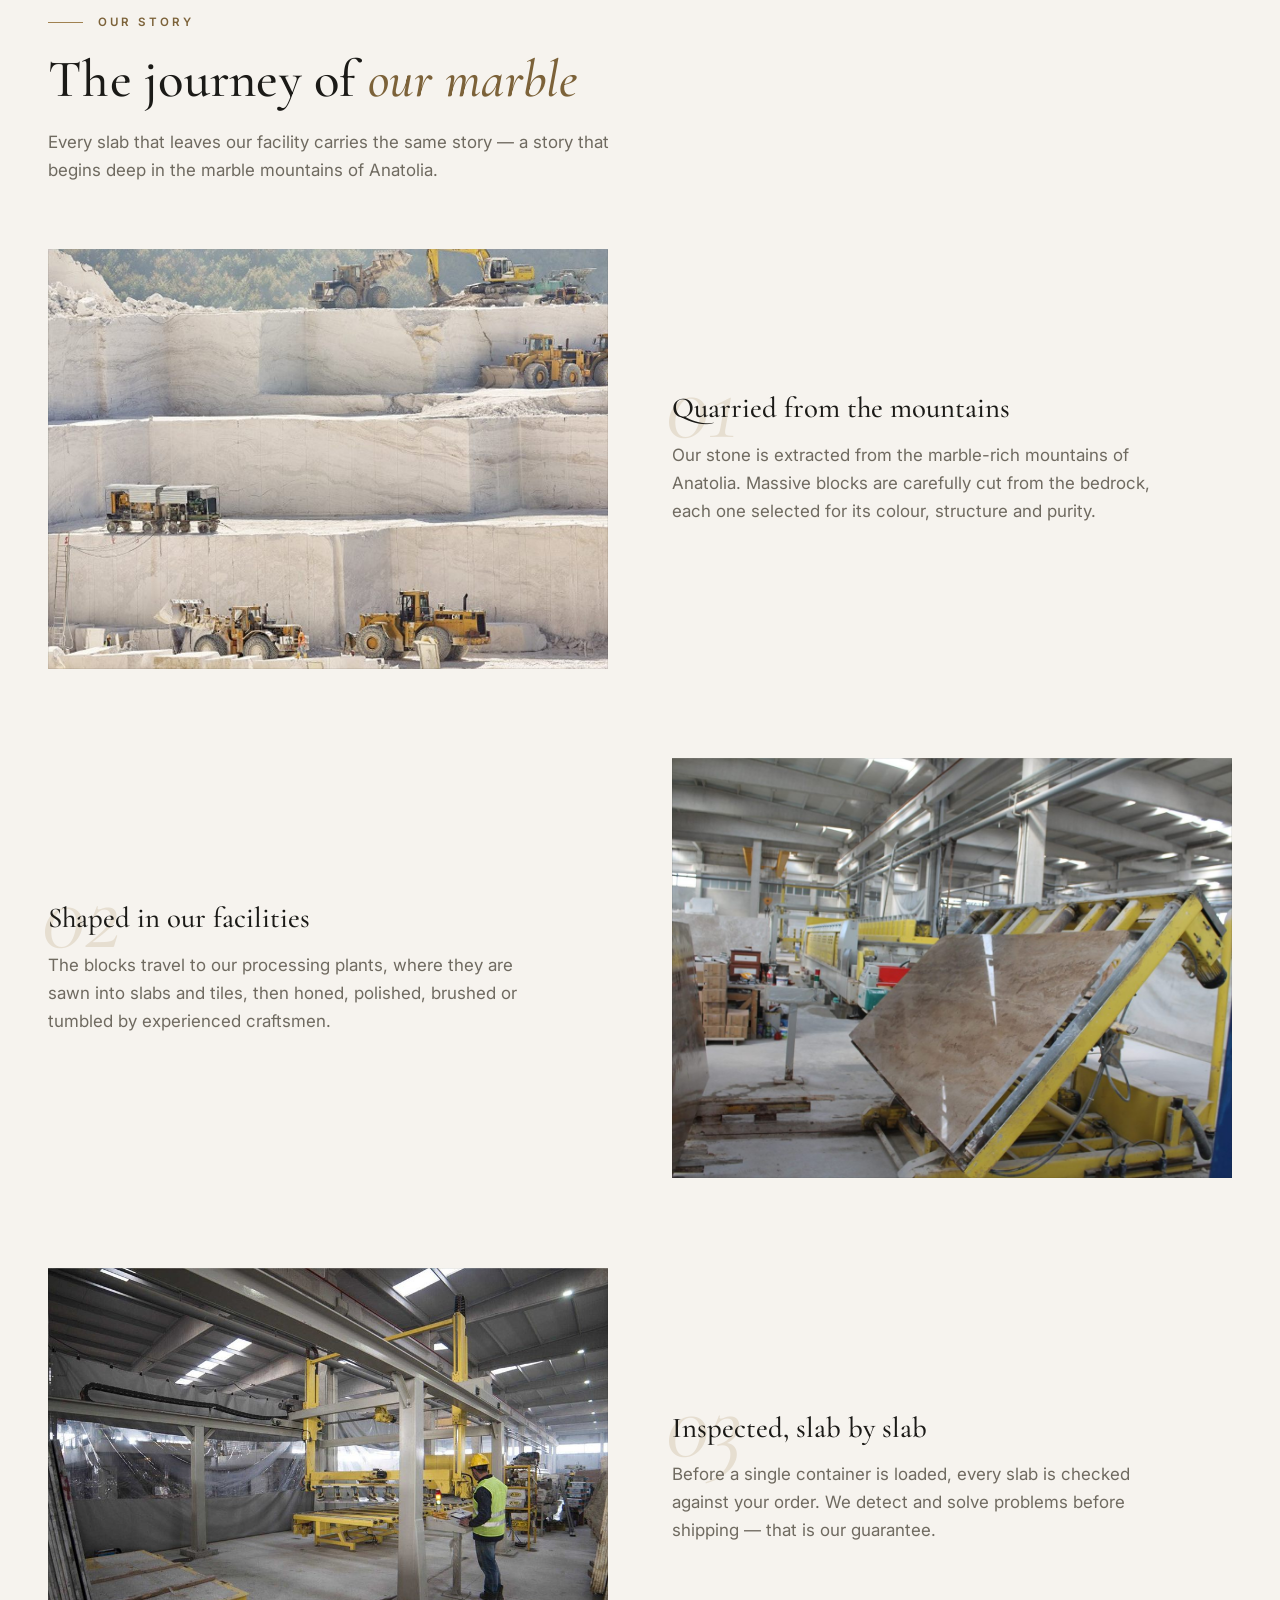
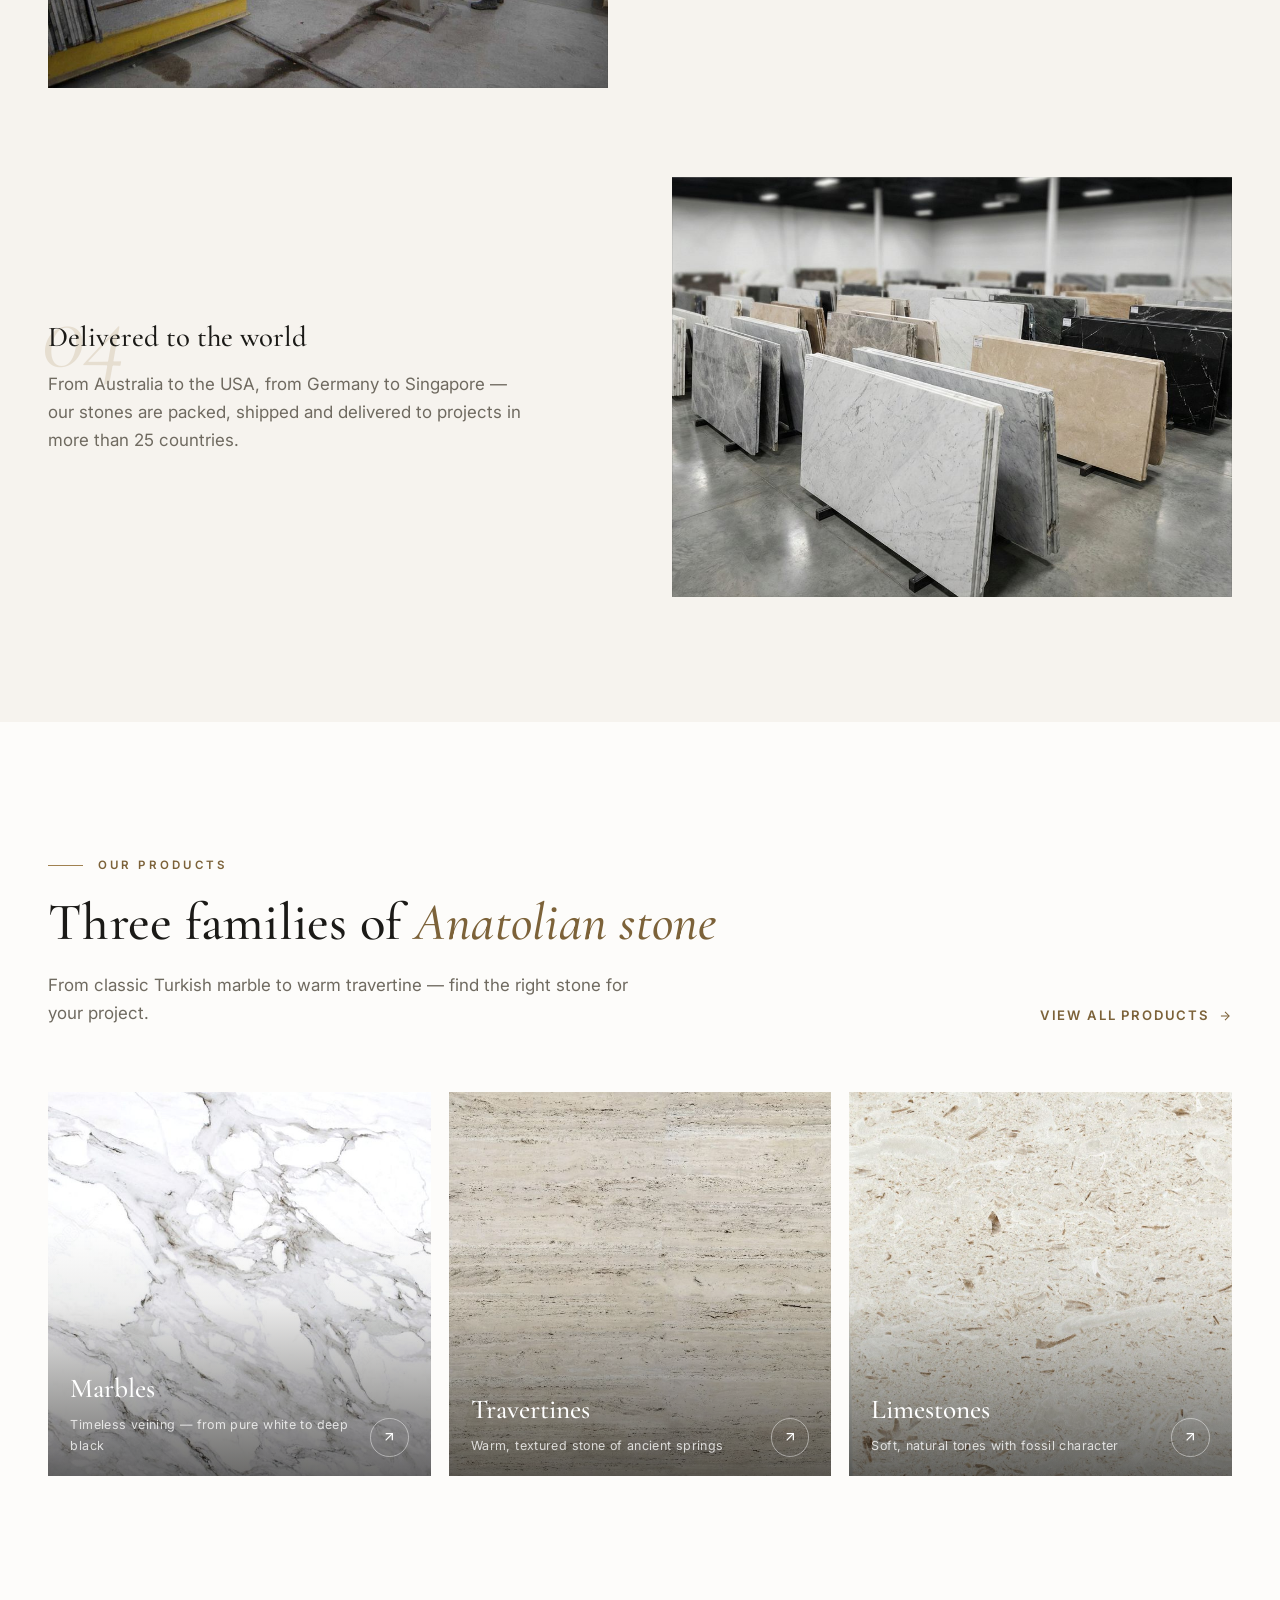
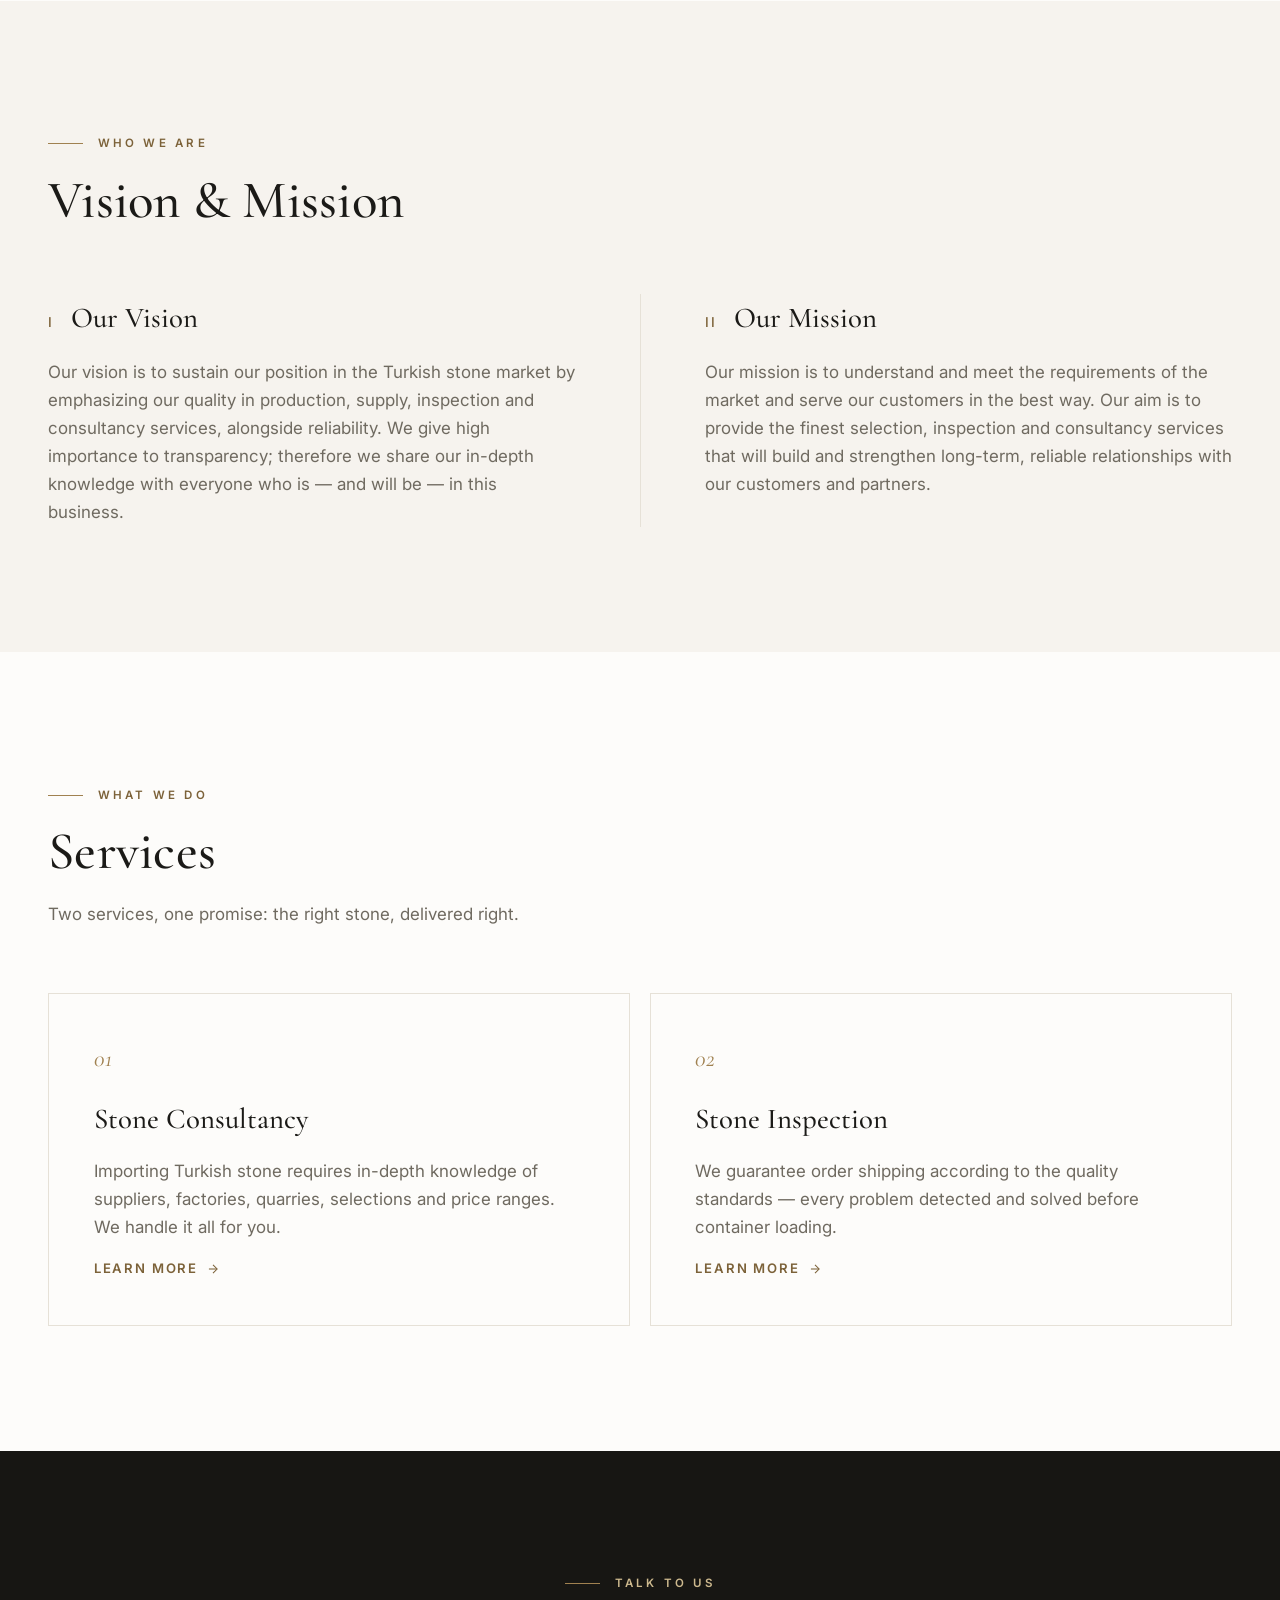
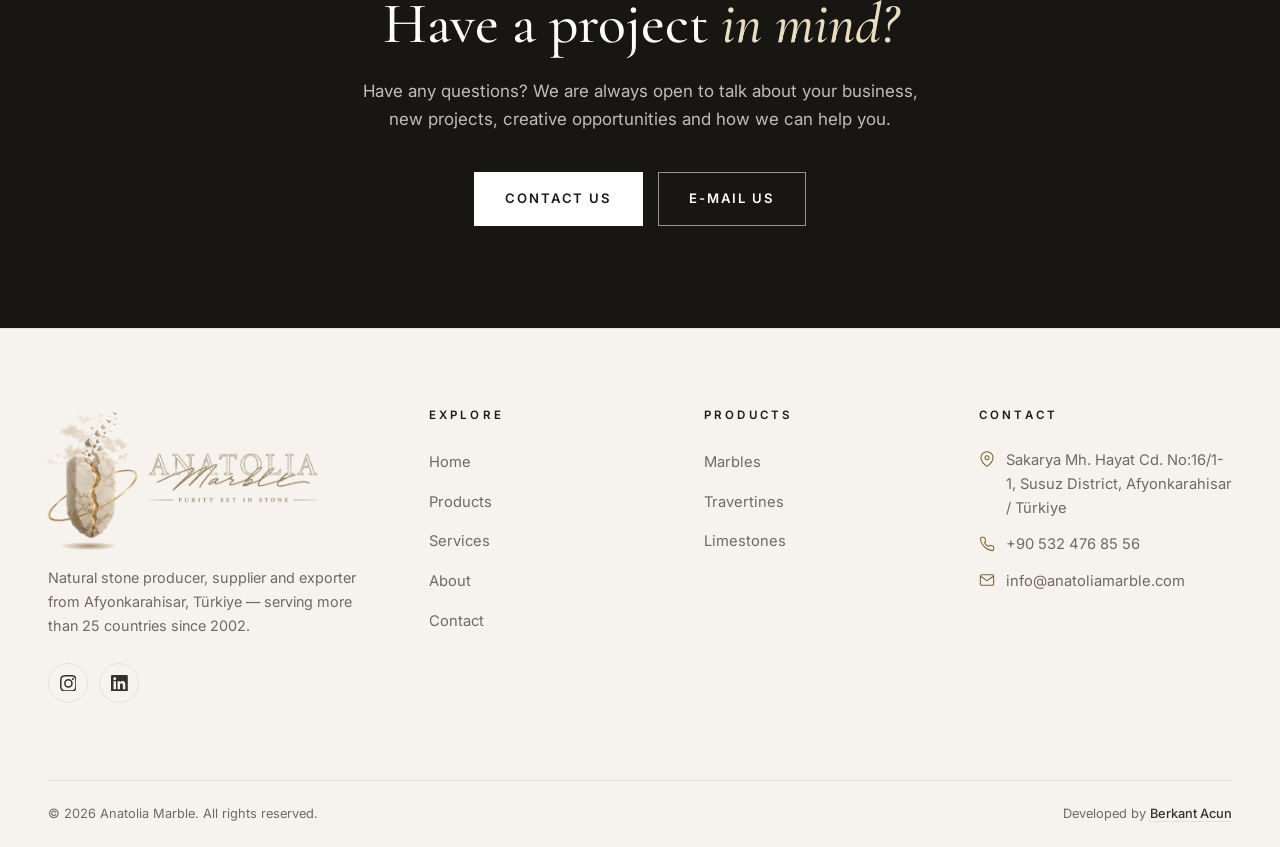
==== commit 1599a1f6: "fix: HD hero images, subtle card hover with dialog on click instead of hover overlay" ====
--- a/index.html
+++ b/index.html
@@ -59,14 +59,14 @@
     <!-- ======================= Hero slider ======================= -->
     <section class="hero" aria-label="Anatolia Marble highlights">
       <div class="hero-slide hero-slide--center is-active">
-        <img src="assets/img/hero-1.jpg" alt="Terrazzo marble bathroom with brass details" fetchpriority="high">
+        <img src="assets/img/hero-1.jpg" alt="Marble-clad luxury bathroom interior" fetchpriority="high">
         <div class="container hero-content">
           <h1 class="hero-title hero-title--slogan">Purity <em>set in stone</em></h1>
         </div>
       </div>
 
       <div class="hero-slide">
-        <img src="assets/img/hero-2.jpg" alt="Rosso Levanto marble wall" loading="lazy">
+        <img src="assets/img/hero-2.jpg" alt="Dark marble with golden veining" loading="lazy">
         <div class="container hero-content">
           <p class="hero-kicker" data-i18n="hero.s2.kicker">From the mountains of Anatolia</p>
           <h2 class="hero-title" data-i18n="hero.s2.title">Born in the mountain, <em>shaped by masters</em></h2>
@@ -77,7 +77,7 @@
       </div>
 
       <div class="hero-slide">
-        <img src="assets/img/hero-3.jpg" alt="Travertine floor with stone staircase" loading="lazy">
+        <img src="assets/img/hero-3.jpg" alt="Natural travertine terraces of Anatolia" loading="lazy">
         <div class="container hero-content">
           <p class="hero-kicker" data-i18n="hero.s3.kicker">Blocks · Slabs · Cut-to-size</p>
           <h2 class="hero-title" data-i18n="hero.s3.title">Every slab inspected, <em>every order guaranteed</em></h2>
--- a/assets/css/components.css
+++ b/assets/css/components.css
@@ -122,7 +122,7 @@
 }
 
 .hero-slide--center::after {
-  background: linear-gradient(rgba(15, 14, 12, 0.42), rgba(15, 14, 12, 0.42));
+  background: linear-gradient(rgba(15, 14, 12, 0.48), rgba(15, 14, 12, 0.48));
 }
 
 .hero-title--slogan {
@@ -478,7 +478,47 @@
   margin-top: 2.4rem;
 }
 
-/* ---------- Product focus mode ---------- */
+/* ---------- Product hover detail ----------
+   Kart hover'da hafifce buyur; uzun aciklama gorselin altindan kayarak
+   kartin icinde gorunur. Tam ekran overlay yok. */
+
+.product-card {
+  position: relative;
+  cursor: pointer;
+}
+
+.product-card:hover {
+  z-index: 5;
+  transform: translateY(-6px) scale(1.03);
+}
+
+.product-card:hover .product-media {
+  box-shadow: 0 24px 50px rgba(27, 26, 23, 0.16);
+}
+
+.product-hover {
+  position: absolute;
+  inset-inline: 0;
+  bottom: 0;
+  padding: 1rem 1.1rem 1.1rem;
+  background: rgba(253, 252, 250, 0.95);
+  backdrop-filter: blur(4px);
+  -webkit-backdrop-filter: blur(4px);
+  border-top: 2px solid var(--accent);
+  font-size: 0.84rem;
+  line-height: 1.55;
+  color: var(--ink-soft);
+  transform: translateY(103%);
+  transition: transform 380ms var(--ease-out);
+}
+
+.product-card:hover .product-hover { transform: none; }
+
+@media (hover: none) {
+  .product-hover { display: none; }
+}
+
+/* ---------- Product dialog (karta tiklaninca) ---------- */
 
 .focus-overlay {
   position: fixed;
@@ -487,34 +527,34 @@
   display: grid;
   place-items: center;
   padding: 1.5rem;
-  background: rgba(15, 14, 12, 0.45);
-  backdrop-filter: blur(5px);
-  -webkit-backdrop-filter: blur(5px);
+  background: rgba(15, 14, 12, 0.55);
+  backdrop-filter: blur(6px);
+  -webkit-backdrop-filter: blur(6px);
   opacity: 0;
   visibility: hidden;
-  transition: opacity 280ms var(--ease-out), visibility 280ms;
+  transition: opacity 300ms var(--ease-out), visibility 300ms;
 }
 
 .focus-overlay.is-open { opacity: 1; visibility: visible; }
 
 .focus-card {
   position: relative;
-  width: min(40rem, 100%);
+  width: min(46rem, 100%);
   max-height: calc(100vh - 3rem);
   overflow-y: auto;
   background: var(--bg);
-  box-shadow: 0 40px 90px rgba(0, 0, 0, 0.35);
-  transform: scale(0.94) translateY(12px);
-  transition: transform 320ms var(--ease-out);
+  box-shadow: 0 40px 90px rgba(0, 0, 0, 0.4);
+  transform: scale(0.93) translateY(14px);
+  transition: transform 340ms var(--ease-out);
 }
 
 .focus-overlay.is-open .focus-card { transform: none; }
 
-.focus-media { aspect-ratio: 16 / 10; overflow: hidden; }
+.focus-media { aspect-ratio: 16 / 9; overflow: hidden; }
 
 .focus-media img { width: 100%; height: 100%; object-fit: cover; }
 
-.focus-info { padding: 1.6rem 1.8rem 1.9rem; }
+.focus-info { padding: 1.7rem 2rem 2rem; }
 
 .focus-chip {
   position: static;
@@ -526,16 +566,16 @@
 
 .focus-name {
   font-family: var(--serif);
-  font-size: 1.9rem;
+  font-size: clamp(1.7rem, 1.4rem + 1.2vw, 2.3rem);
   font-weight: 500;
   margin-top: 0.7rem;
 }
 
-.focus-desc { margin-top: 0.7rem; color: var(--muted); }
+.focus-desc { margin-top: 0.8rem; color: var(--muted); }
 
 .focus-note {
-  margin-top: 1rem;
-  padding-top: 1rem;
+  margin-top: 1.2rem;
+  padding-top: 1.1rem;
   border-top: 1px solid var(--line);
   font-size: 0.82rem;
   color: var(--accent-ink);
@@ -543,22 +583,23 @@
 
 .focus-close {
   position: absolute;
-  top: 0.8rem;
-  right: 0.8rem;
+  top: 0.9rem;
+  right: 0.9rem;
   z-index: 1;
-  width: 2.4rem;
-  height: 2.4rem;
+  width: 2.5rem;
+  height: 2.5rem;
   border-radius: 50%;
-  background: rgba(253, 252, 250, 0.92);
+  background: rgba(253, 252, 250, 0.94);
   color: var(--ink);
   display: inline-flex;
   align-items: center;
   justify-content: center;
+  transition: background var(--dur) var(--ease-out);
 }
 
 .focus-close:hover { background: #fff; }
 
-.focus-close svg { width: 1.05rem; height: 1.05rem; }
+.focus-close svg { width: 1.1rem; height: 1.1rem; }
 
 /* ---------- Page hero (inner pages) ---------- */
 
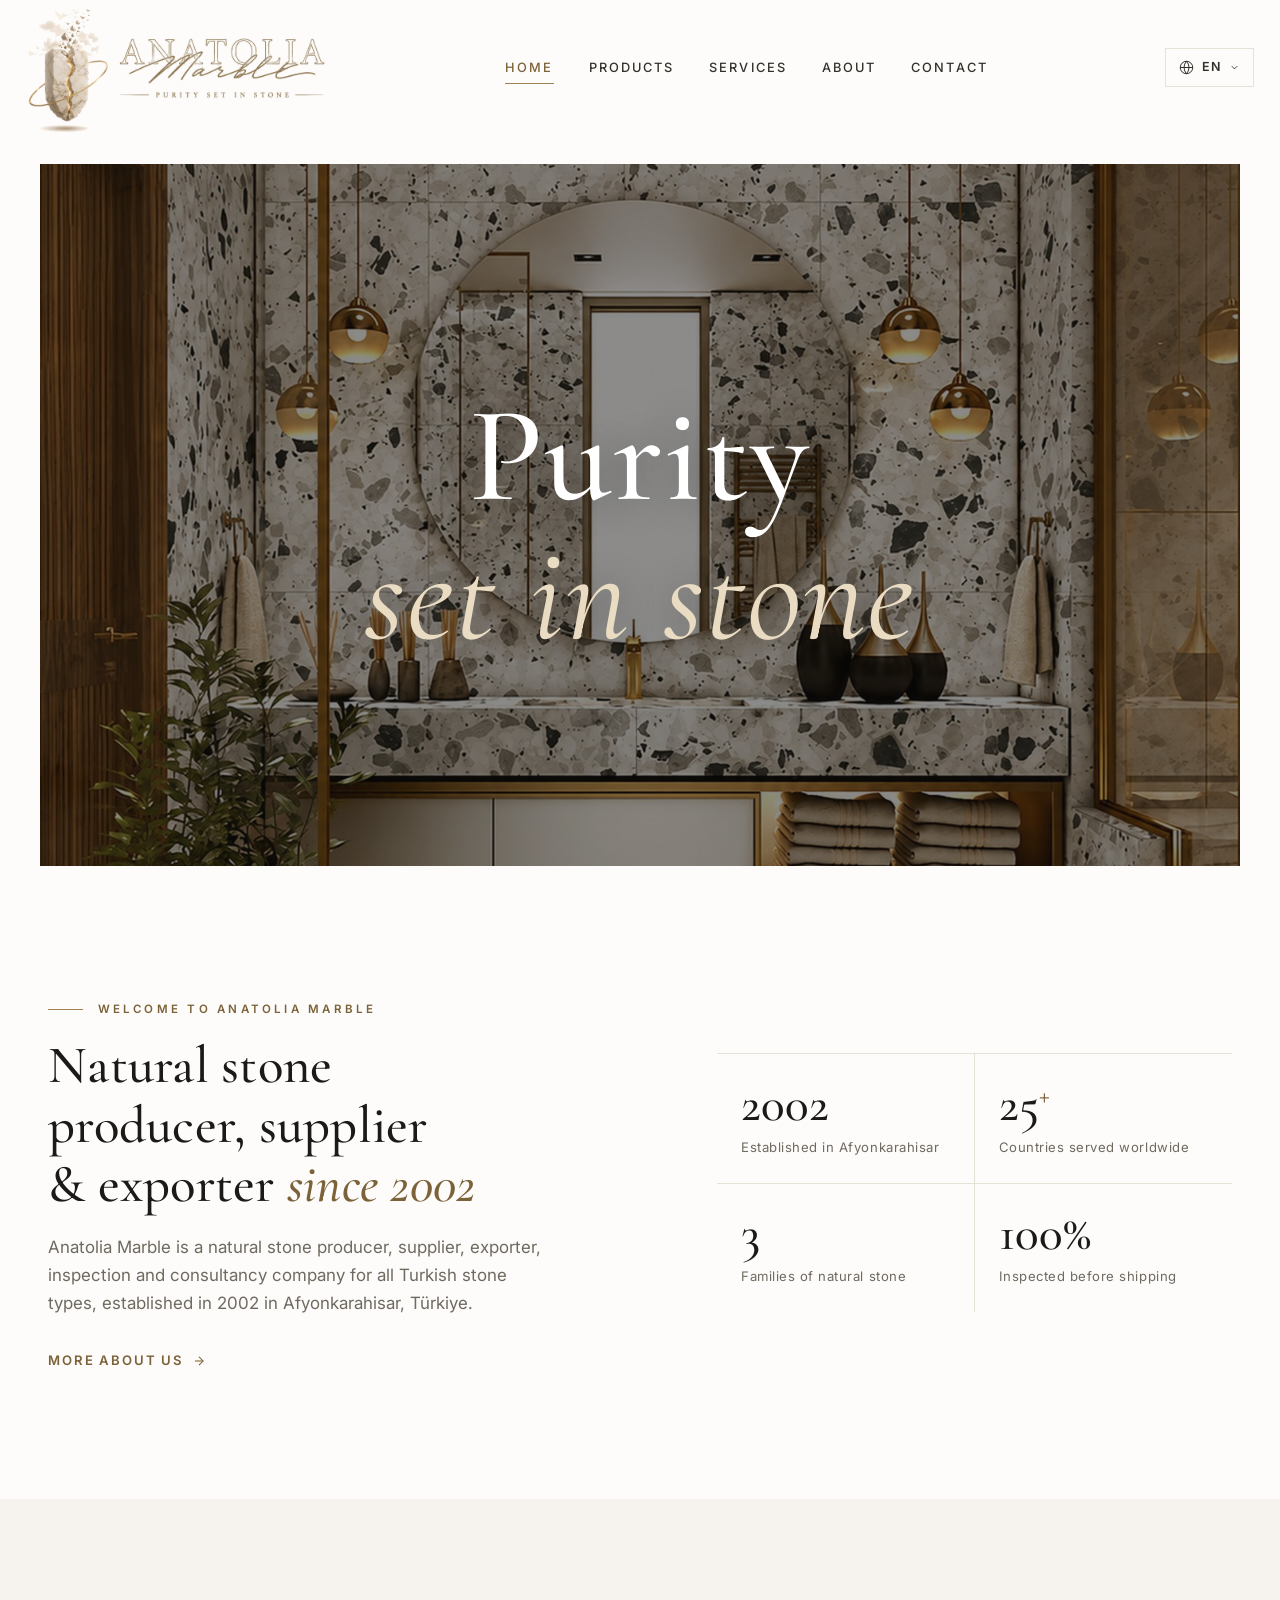
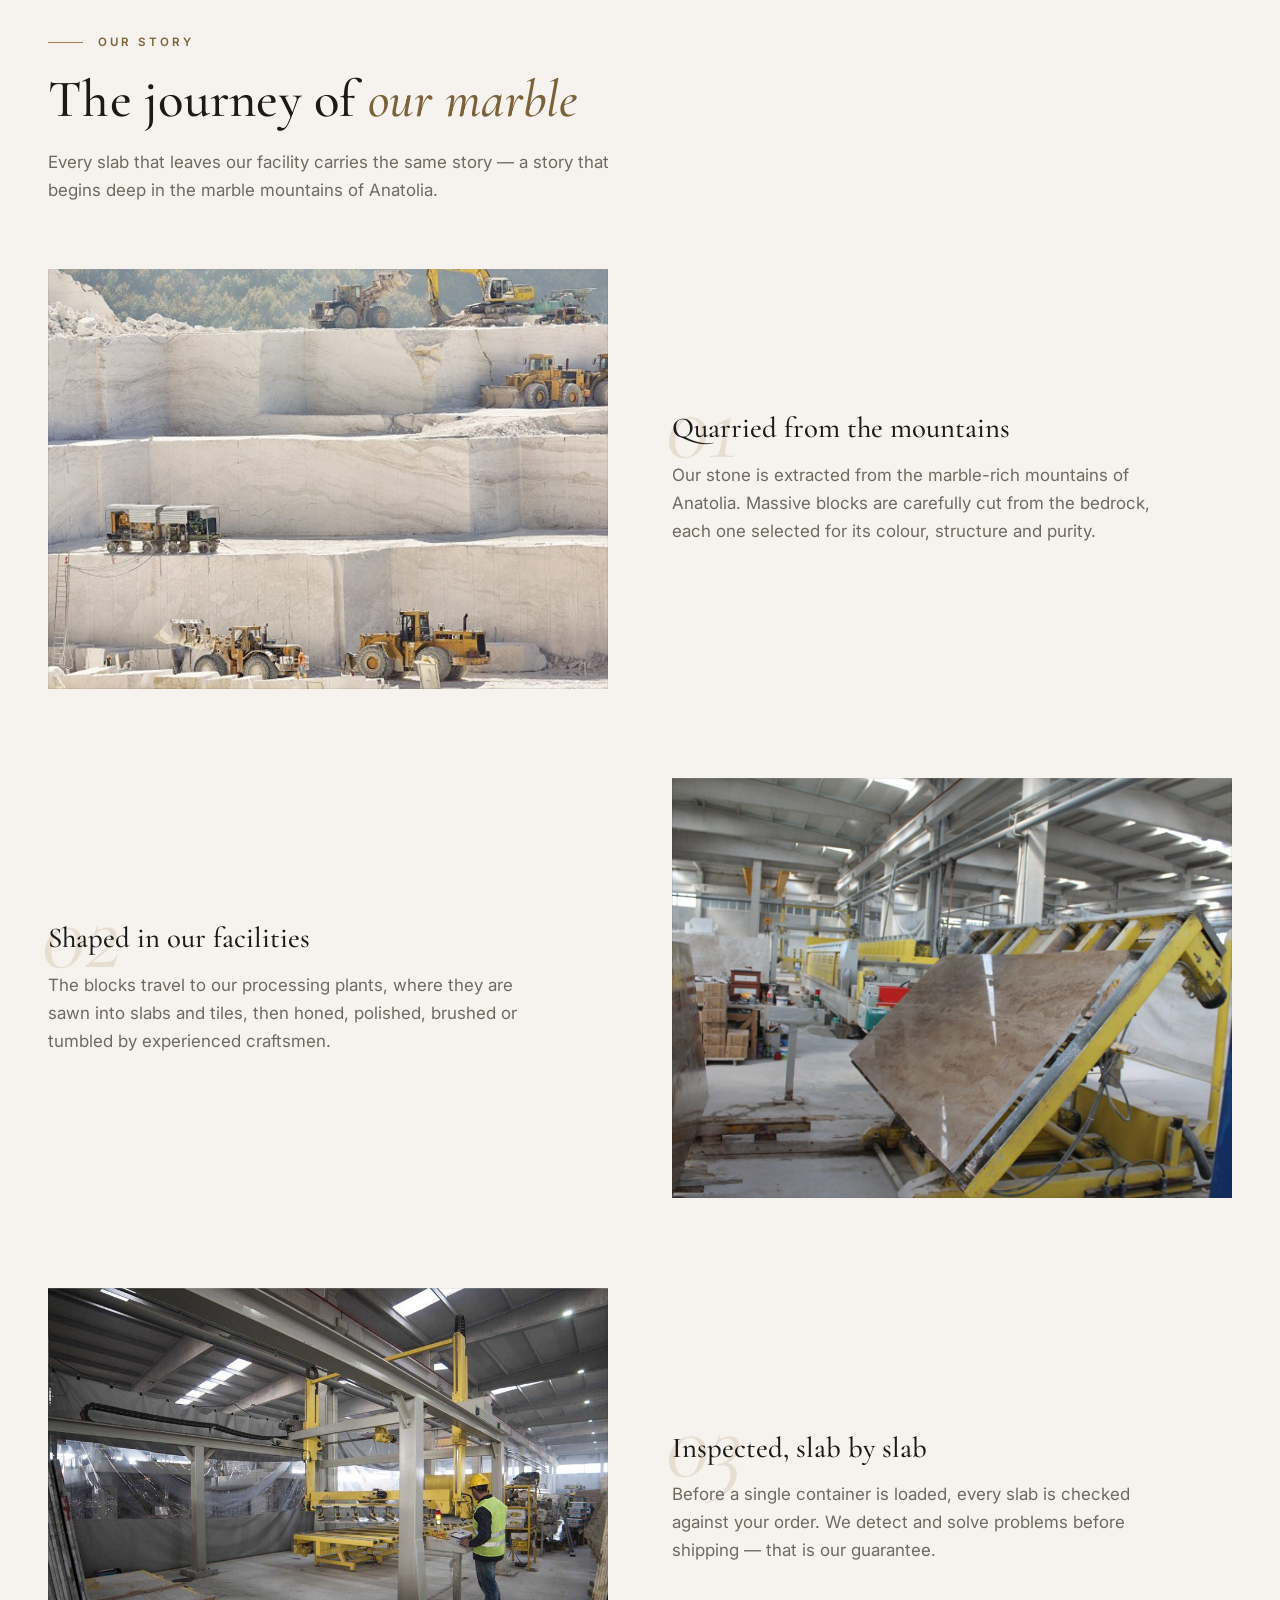
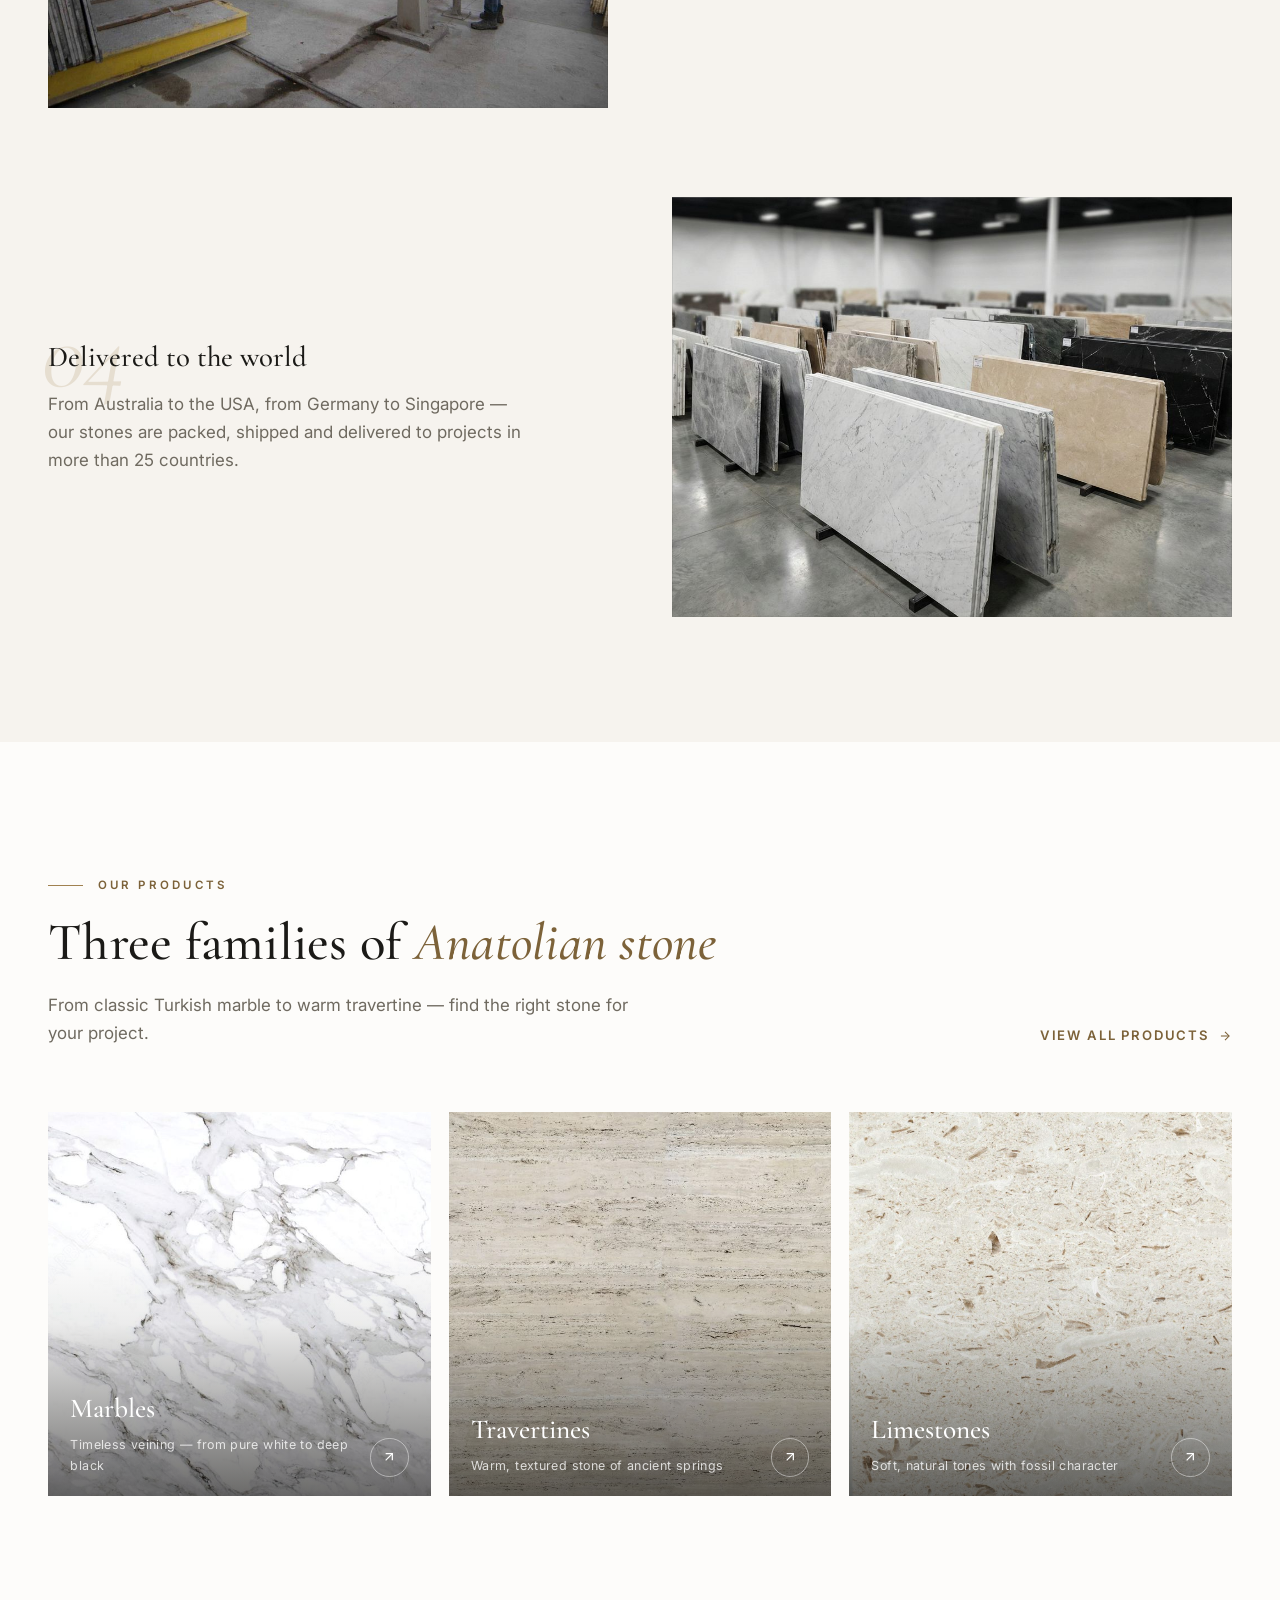
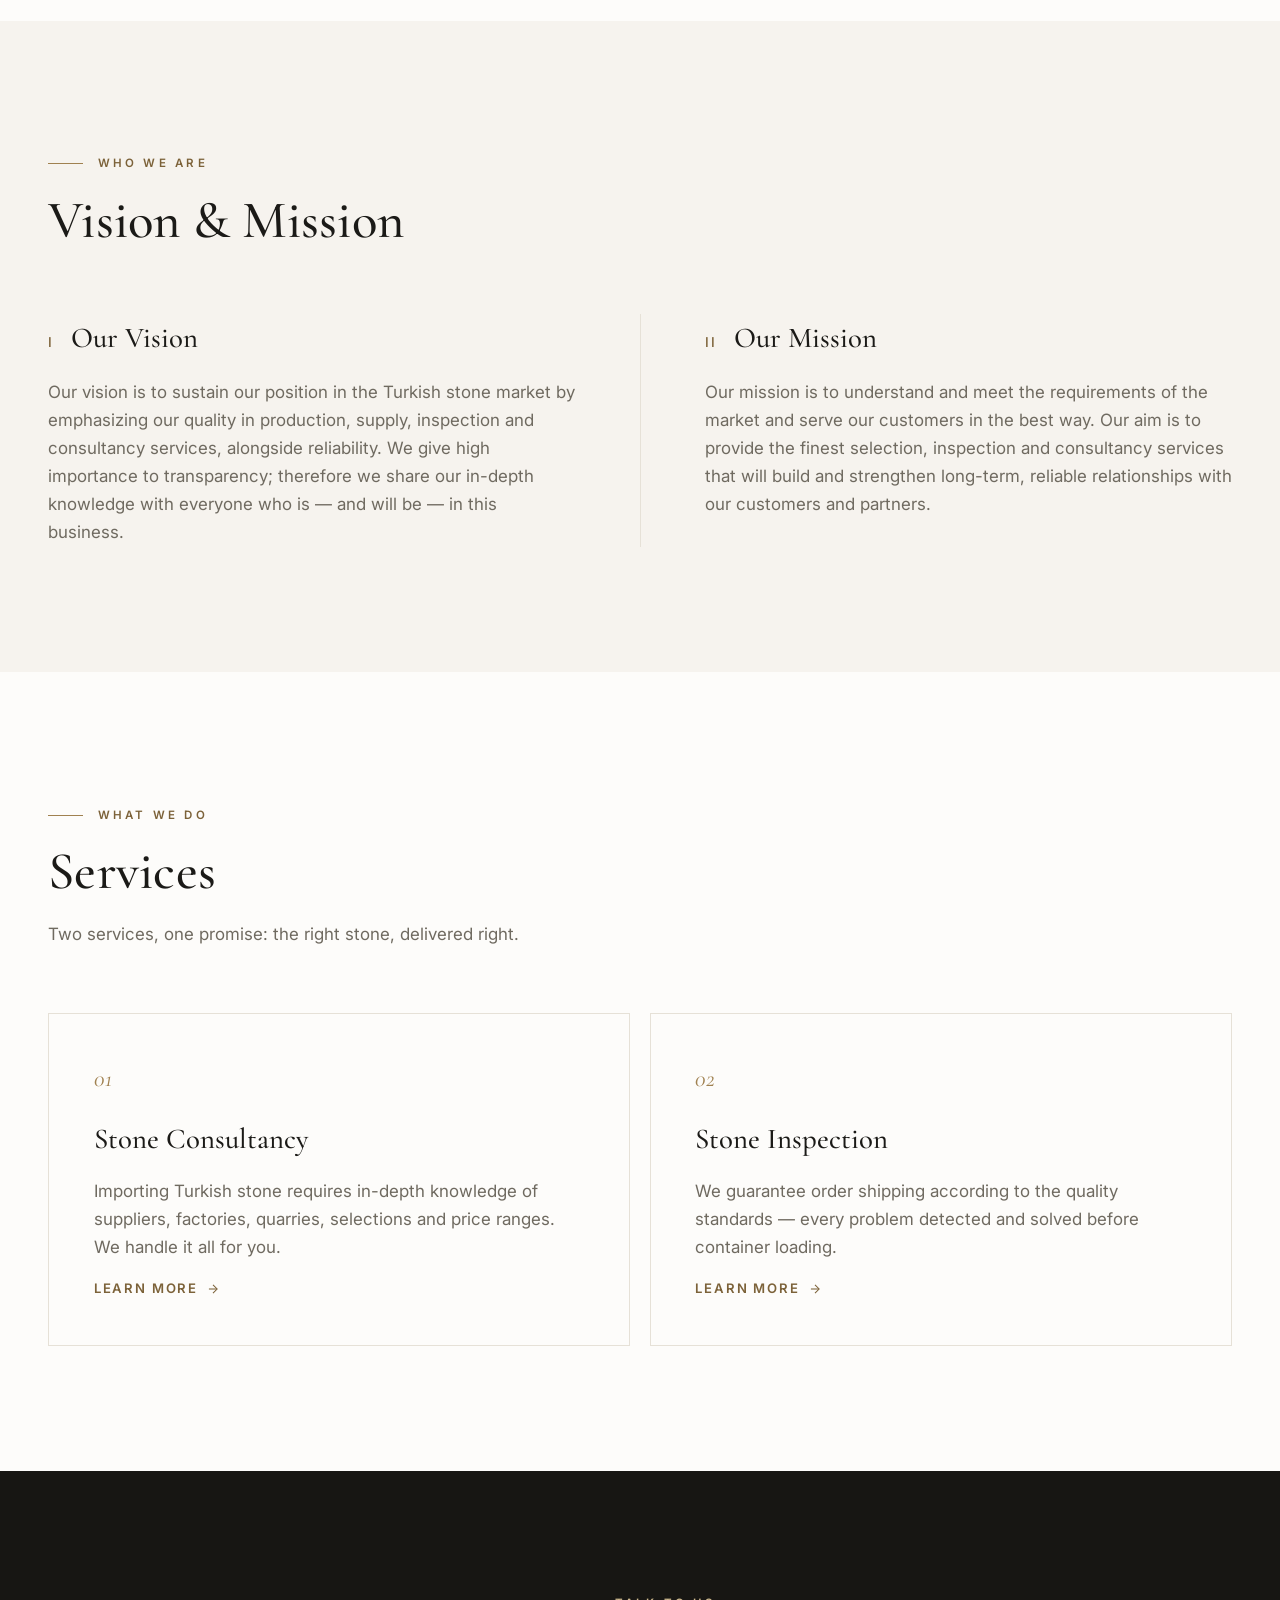
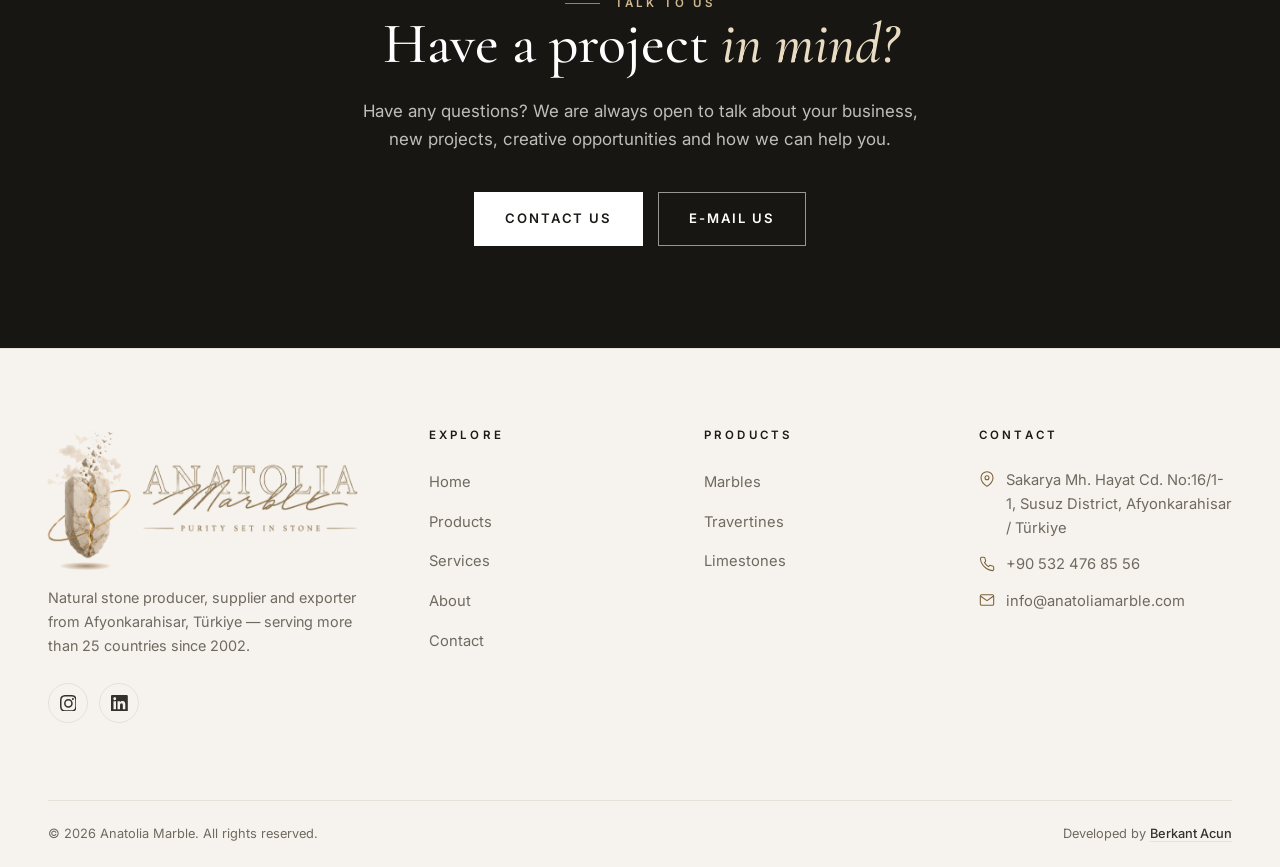
==== commit 5456e68e: "feat: new slider images from client, cropped to 16:9" ====
--- a/index.html
+++ b/index.html
@@ -59,14 +59,14 @@
     <!-- ======================= Hero slider ======================= -->
     <section class="hero" aria-label="Anatolia Marble highlights">
       <div class="hero-slide hero-slide--center is-active">
-        <img src="assets/img/hero-1.jpg" alt="Marble-clad luxury bathroom interior" fetchpriority="high">
+        <img src="assets/img/hero-1.jpg" alt="Terrazzo marble bathroom with brass details" fetchpriority="high">
         <div class="container hero-content">
           <h1 class="hero-title hero-title--slogan">Purity <em>set in stone</em></h1>
         </div>
       </div>
 
       <div class="hero-slide">
-        <img src="assets/img/hero-2.jpg" alt="Dark marble with golden veining" loading="lazy">
+        <img src="assets/img/hero-2.jpg" alt="Rosso Levanto marble wall cladding" loading="lazy">
         <div class="container hero-content">
           <p class="hero-kicker" data-i18n="hero.s2.kicker">From the mountains of Anatolia</p>
           <h2 class="hero-title" data-i18n="hero.s2.title">Born in the mountain, <em>shaped by masters</em></h2>
@@ -77,7 +77,7 @@
       </div>
 
       <div class="hero-slide">
-        <img src="assets/img/hero-3.jpg" alt="Natural travertine terraces of Anatolia" loading="lazy">
+        <img src="assets/img/hero-3.jpg" alt="Carrara marble vanity top with polished finish" loading="lazy">
         <div class="container hero-content">
           <p class="hero-kicker" data-i18n="hero.s3.kicker">Blocks · Slabs · Cut-to-size</p>
           <h2 class="hero-title" data-i18n="hero.s3.title">Every slab inspected, <em>every order guaranteed</em></h2>
--- a/assets/css/base.css
+++ b/assets/css/base.css
@@ -36,7 +36,7 @@
   --dur-slow: 700ms;
 
   --radius: 2px;
-  --header-h: 7.25rem;
+  --header-h: 8.5rem;
 }
 
 /* ---------- Reset ---------- */
@@ -267,10 +267,16 @@
 
 .brand { display: inline-flex; align-items: center; flex-shrink: 0; }
 
-.brand img { height: 6.75rem; width: auto; }
+.brand img { height: 8rem; width: auto; }
+
+@media (max-width: 920px) {
+  :root { --header-h: 7rem; }
+  .brand img { height: 6.4rem; }
+}
 
 @media (max-width: 560px) {
-  .brand img { height: 5rem; }
+  :root { --header-h: 5.75rem; }
+  .brand img { height: 4.9rem; }
 }
 
 .main-nav { display: flex; align-items: center; gap: 2.2rem; }
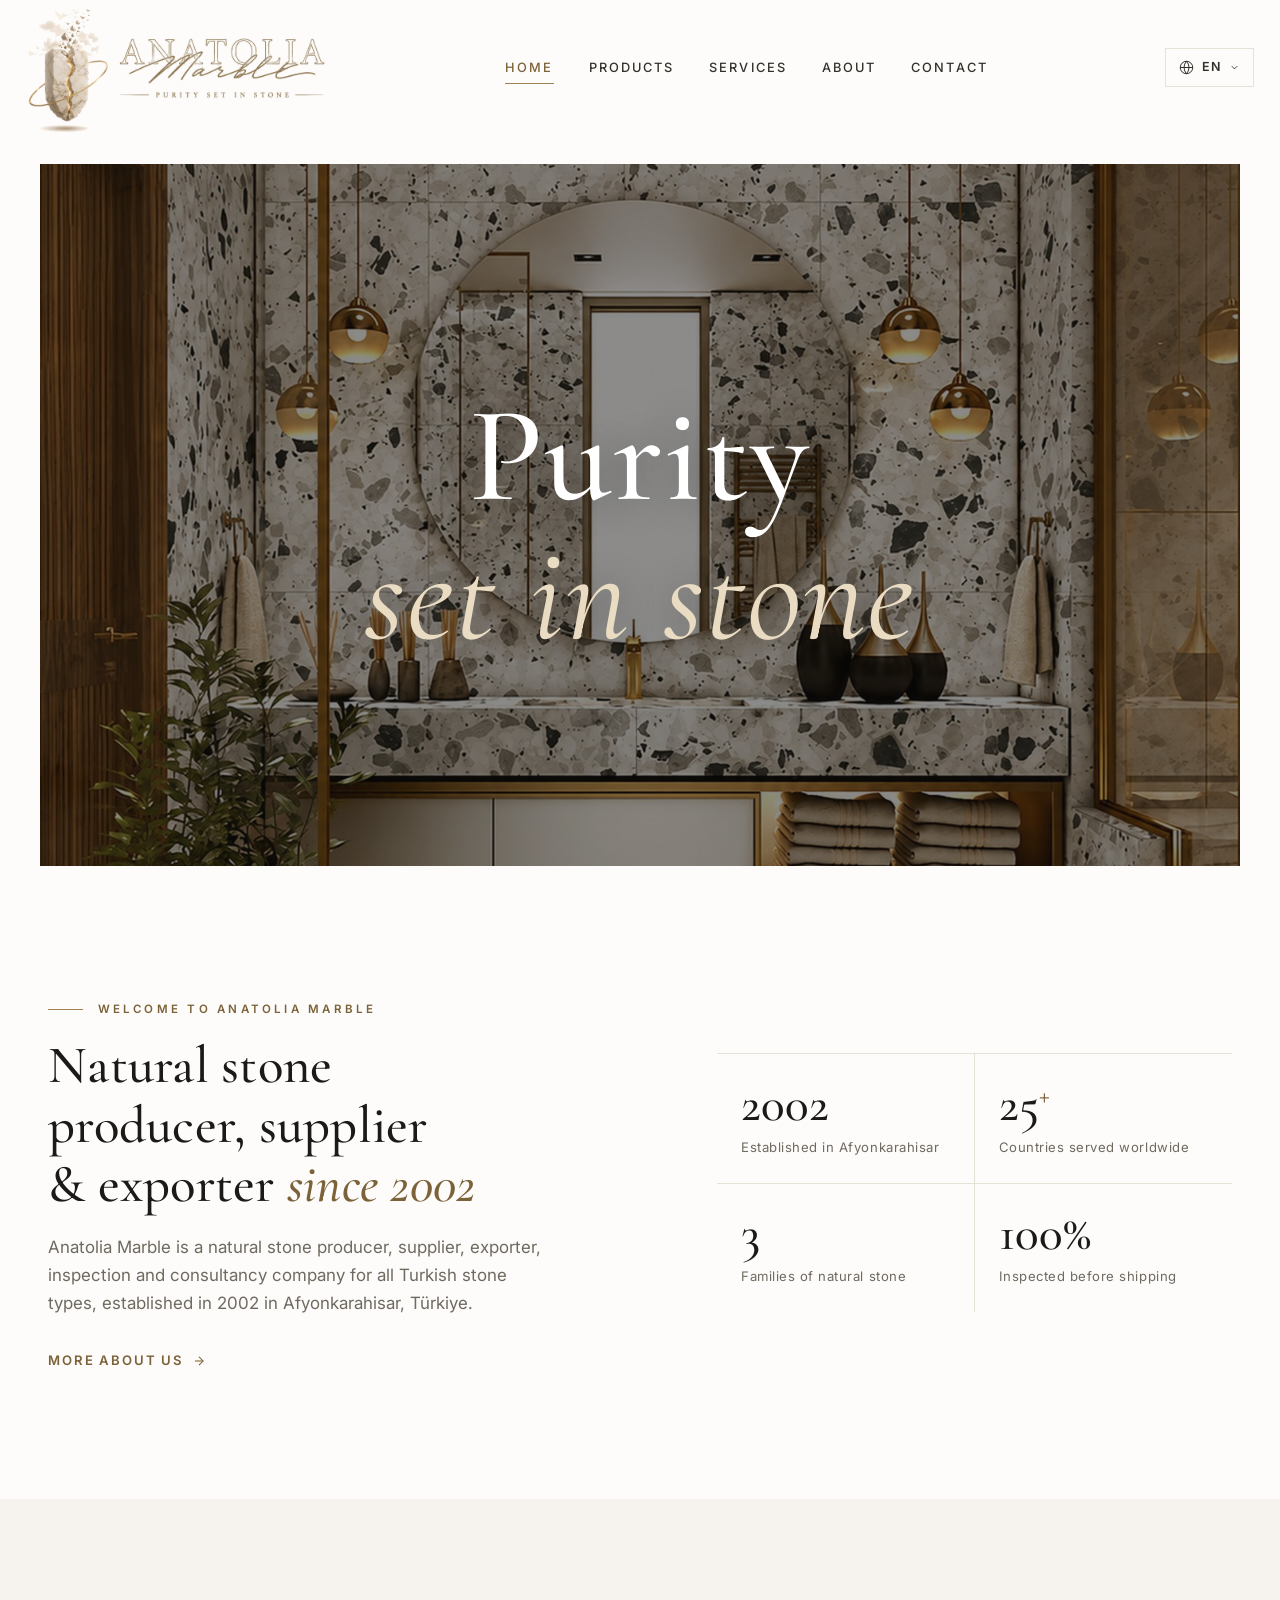
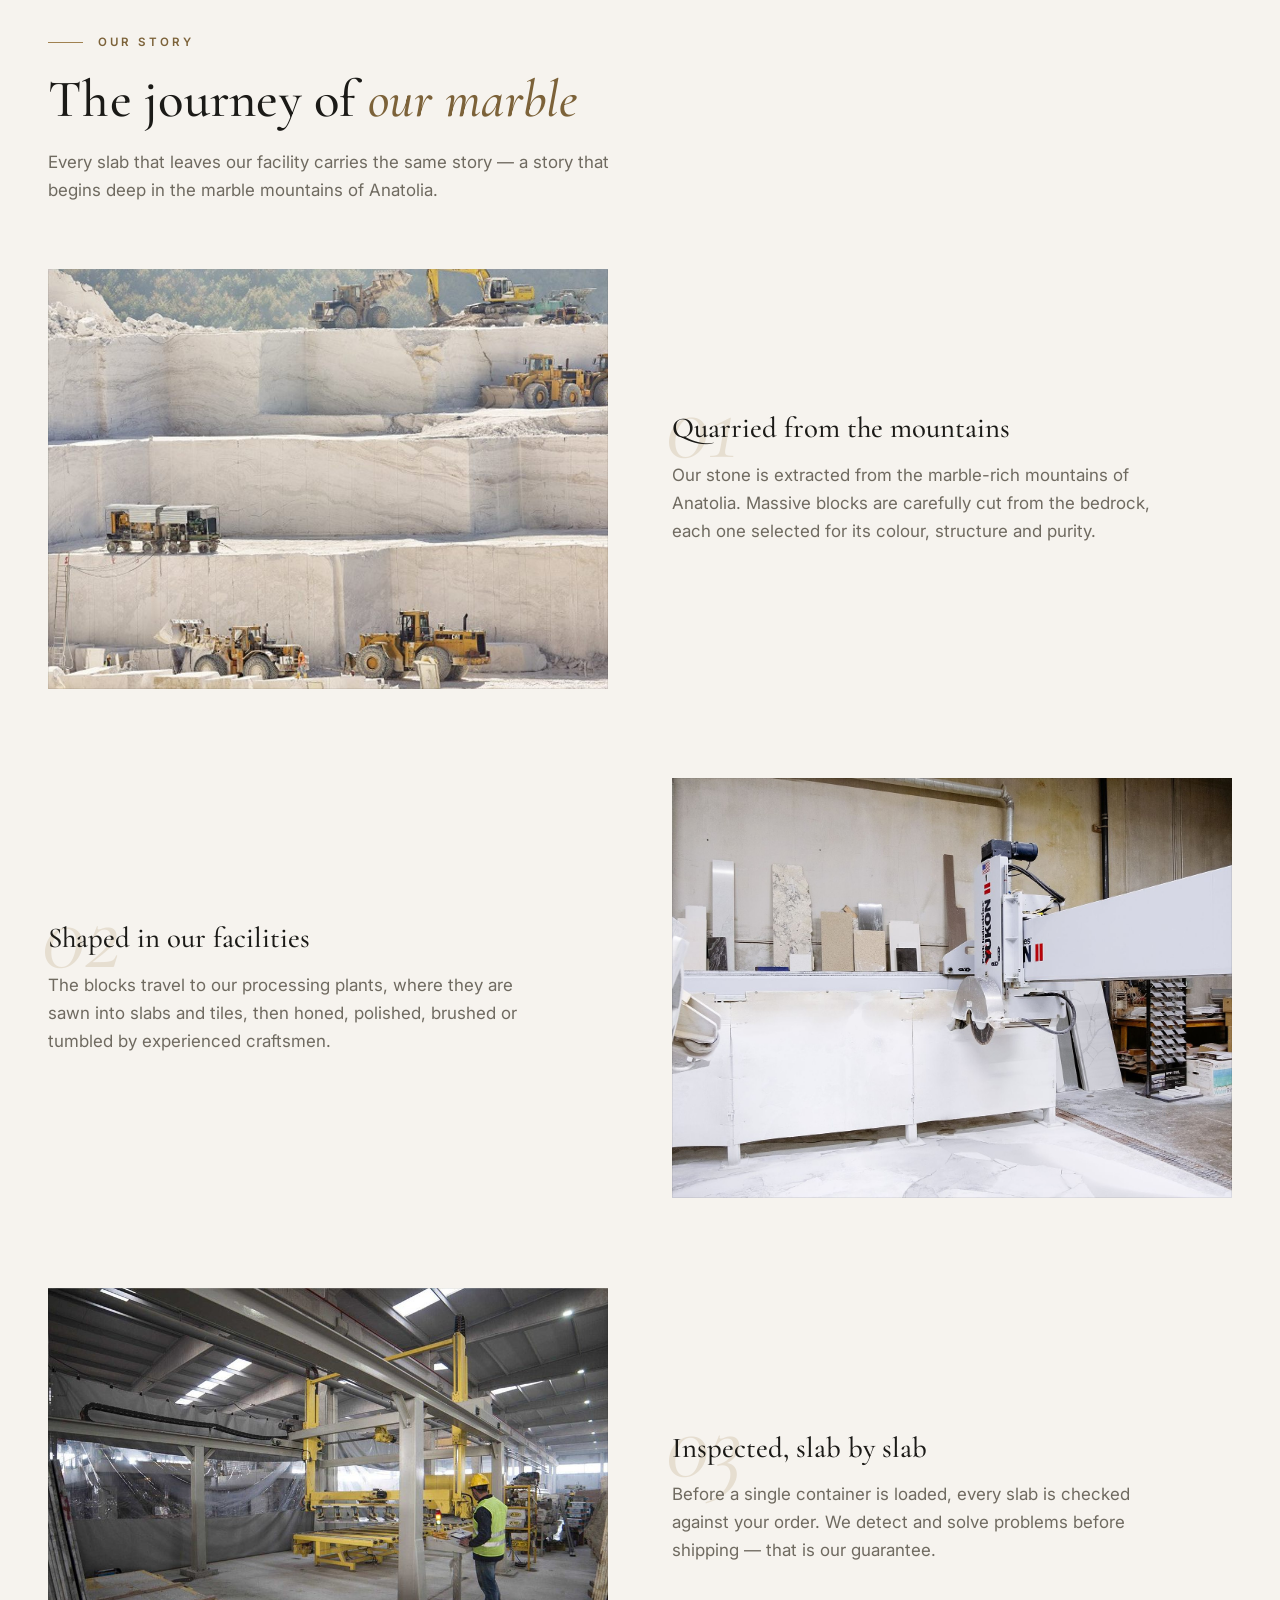
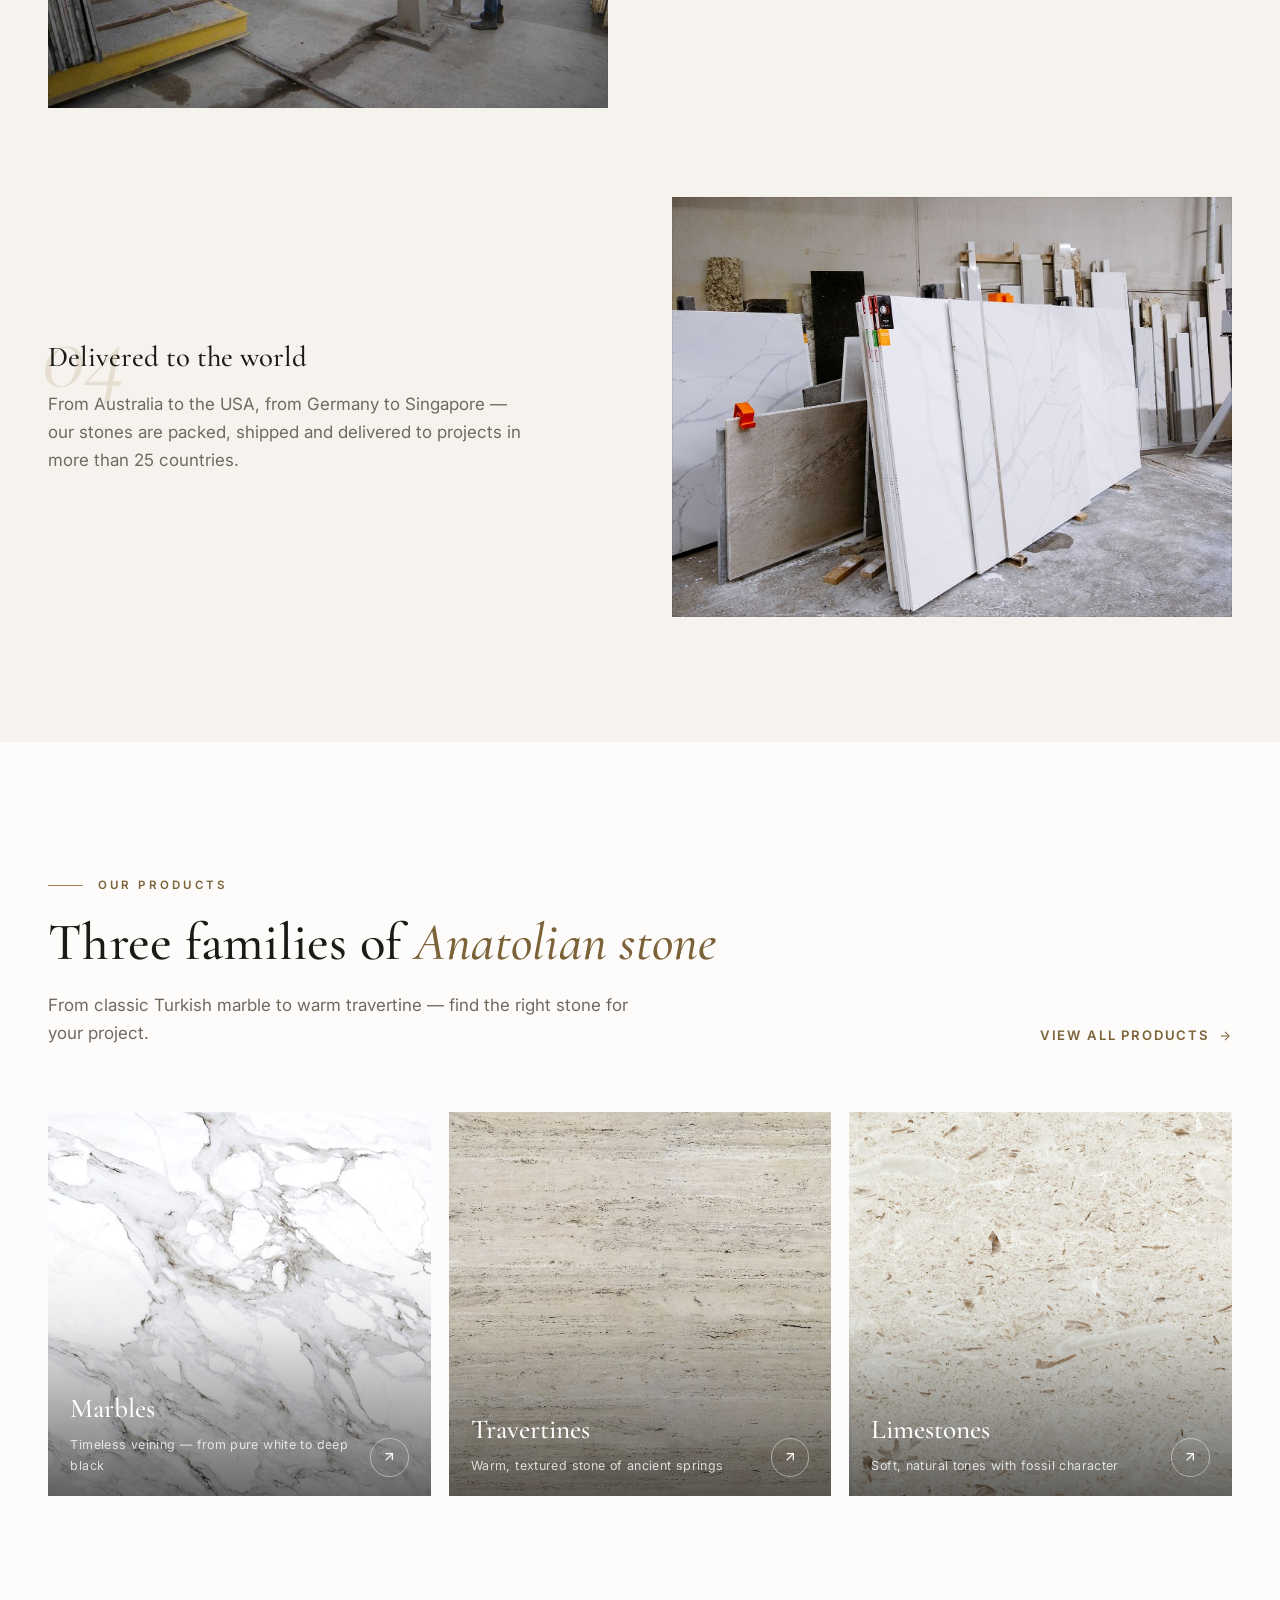
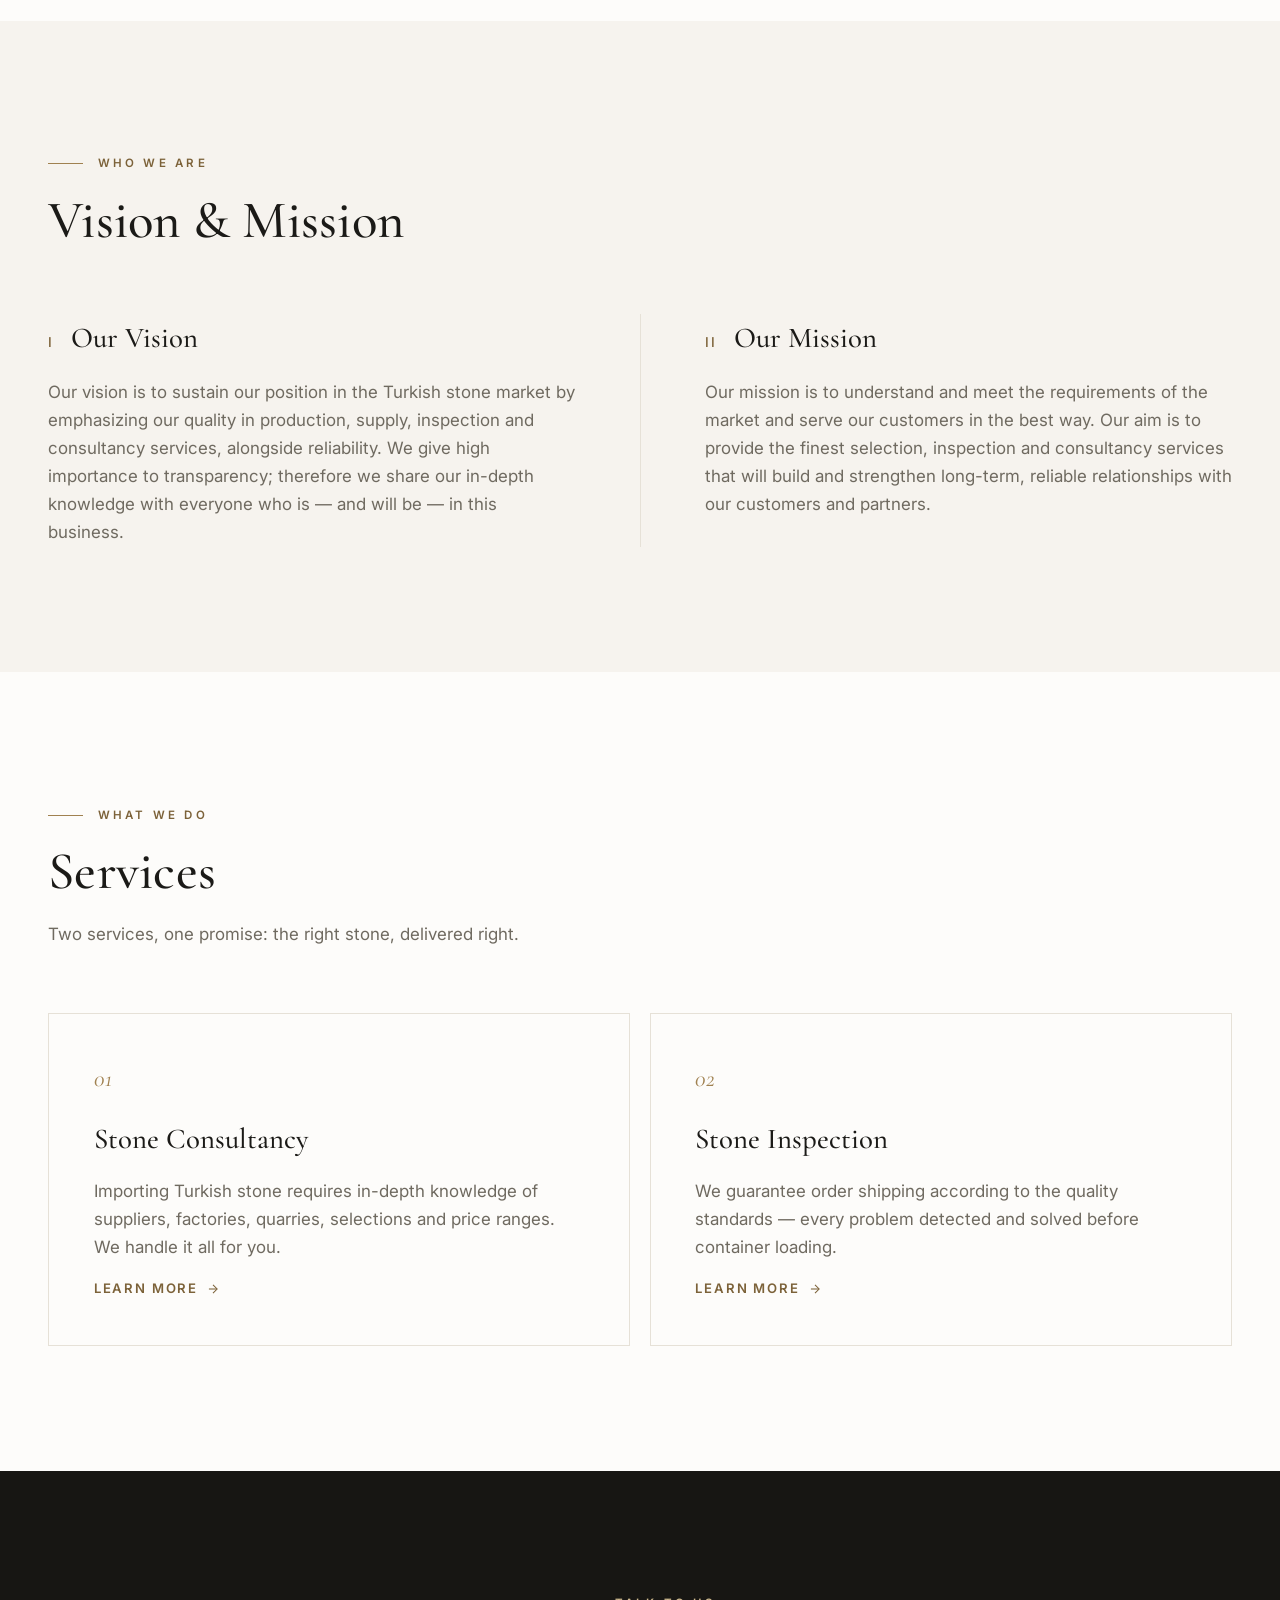
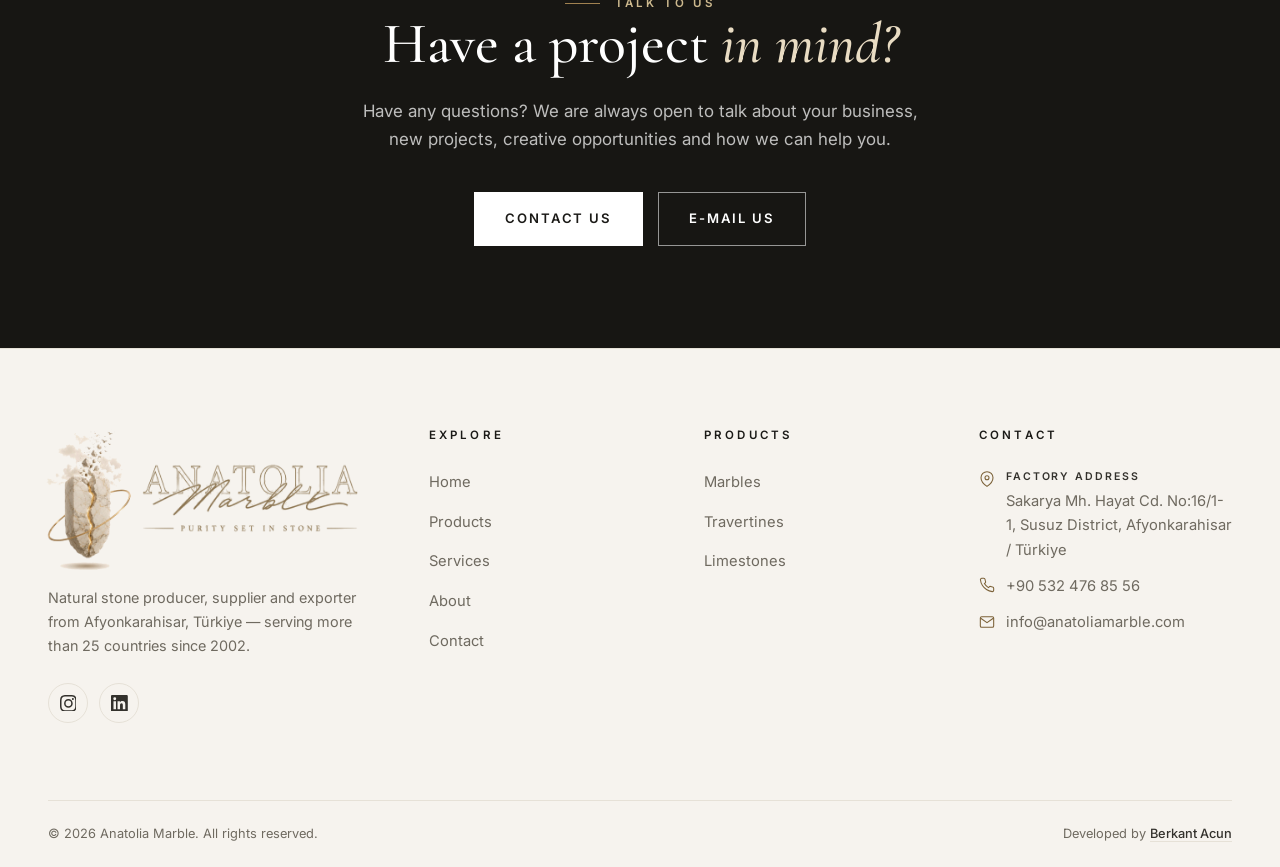
==== commit 6a383cff: "feat: gray root fix, remove snow white, hide card thumbnails, center filter buttons, factory address" ====
--- a/index.html
+++ b/index.html
@@ -328,7 +328,7 @@
           <ul class="footer-contact">
             <li>
               <svg viewBox="0 0 24 24" fill="none" stroke="currentColor" stroke-width="1.6" aria-hidden="true"><path d="M21 10c0 7-9 13-9 13s-9-6-9-13a9 9 0 0 1 18 0z"/><circle cx="12" cy="10" r="3"/></svg>
-              <address data-i18n="footer.addr">Afyonkarahisar, Türkiye</address>
+              <span class="footer-addr-wrap"><span class="footer-addr-label" data-i18n="contact.address">Factory Address</span><address data-i18n="footer.addr">Afyonkarahisar, Türkiye</address></span>
             </li>
             <li>
               <svg viewBox="0 0 24 24" fill="none" stroke="currentColor" stroke-width="1.6" aria-hidden="true"><path d="M22 16.92v3a2 2 0 0 1-2.18 2 19.79 19.79 0 0 1-8.63-3.07 19.5 19.5 0 0 1-6-6 19.79 19.79 0 0 1-3.07-8.67A2 2 0 0 1 4.11 2h3a2 2 0 0 1 2 1.72 12.84 12.84 0 0 0 .7 2.81 2 2 0 0 1-.45 2.11L8.09 9.91a16 16 0 0 0 6 6l1.27-1.27a2 2 0 0 1 2.11-.45 12.84 12.84 0 0 0 2.81.7A2 2 0 0 1 22 16.92z"/></svg>
--- a/assets/css/base.css
+++ b/assets/css/base.css
@@ -483,6 +483,17 @@
   align-items: flex-start;
 }
 
+.footer-addr-wrap { display: flex; flex-direction: column; }
+
+.footer-addr-label {
+  font-size: 0.66rem;
+  font-weight: 600;
+  letter-spacing: 0.18em;
+  text-transform: uppercase;
+  color: var(--ink-soft);
+  margin-bottom: 0.25rem;
+}
+
 .footer-contact svg {
   flex-shrink: 0;
   width: 1rem;
--- a/assets/css/components.css
+++ b/assets/css/components.css
@@ -554,7 +554,28 @@
 
 .focus-media img { width: 100%; height: 100%; object-fit: cover; }
 
-.focus-info { padding: 1.7rem 2rem 2rem; }
+.focus-thumbs {
+  display: flex;
+  gap: 0.6rem;
+  padding: 0.9rem 1.4rem 0;
+}
+
+.focus-thumbs button {
+  flex: 1;
+  aspect-ratio: 4 / 3;
+  overflow: hidden;
+  border: 2px solid transparent;
+  opacity: 0.62;
+  transition: opacity var(--dur) var(--ease-out), border-color var(--dur) var(--ease-out);
+}
+
+.focus-thumbs button:hover { opacity: 0.85; }
+
+.focus-thumbs button.is-active { opacity: 1; border-color: var(--accent); }
+
+.focus-thumbs img { width: 100%; height: 100%; object-fit: cover; }
+
+.focus-info { padding: 1.4rem 2rem 2rem; }
 
 .focus-chip {
   position: static;
@@ -632,29 +653,38 @@
 .filter-bar {
   display: flex;
   flex-wrap: wrap;
-  gap: 0.6rem;
-  margin-bottom: clamp(2rem, 4vw, 3rem);
+  justify-content: center;
+  gap: 0.7rem;
+  margin-bottom: clamp(2.5rem, 5vw, 3.5rem);
 }
 
 .filter-btn {
-  padding: 0.6rem 1.3rem;
-  font-size: 0.78rem;
+  padding: 0.8rem 1.9rem;
+  font-size: 0.8rem;
   font-weight: 600;
-  letter-spacing: 0.14em;
+  letter-spacing: 0.16em;
   text-transform: uppercase;
-  color: var(--muted);
+  color: var(--ink-soft);
+  background: var(--surface);
   border: 1px solid var(--line);
   border-radius: 99px;
   transition: color var(--dur) var(--ease-out), border-color var(--dur) var(--ease-out),
-              background var(--dur) var(--ease-out);
-}
-
-.filter-btn:hover { border-color: var(--accent); color: var(--accent-ink); }
+              background var(--dur) var(--ease-out), box-shadow var(--dur) var(--ease-out),
+              transform var(--dur) var(--ease-out);
+}
+
+.filter-btn:hover {
+  border-color: var(--accent);
+  color: var(--accent-ink);
+  background: #fff;
+  transform: translateY(-2px);
+}
 
 .filter-btn.is-active {
   background: var(--ink);
   border-color: var(--ink);
   color: #fff;
+  box-shadow: 0 8px 20px rgba(27, 26, 23, 0.16);
 }
 
 .product-grid {
@@ -703,6 +733,8 @@
   color: var(--ink-soft);
 }
 
+.product-media .product-chip { display: none; }
+
 .product-info { padding: 1.1rem 0.2rem 0; }
 
 .product-info h3 {
@@ -716,6 +748,21 @@
   font-size: 0.88rem;
   color: var(--muted);
 }
+
+.product-thumbs {
+  display: flex;
+  gap: 0.4rem;
+  margin-top: 0.7rem;
+}
+
+.product-thumbs span {
+  flex: 1;
+  aspect-ratio: 1 / 1;
+  overflow: hidden;
+  border: 1px solid var(--line);
+}
+
+.product-thumbs img { width: 100%; height: 100%; object-fit: cover; }
 
 @media (max-width: 860px) {
   .product-grid { grid-template-columns: 1fr 1fr; }
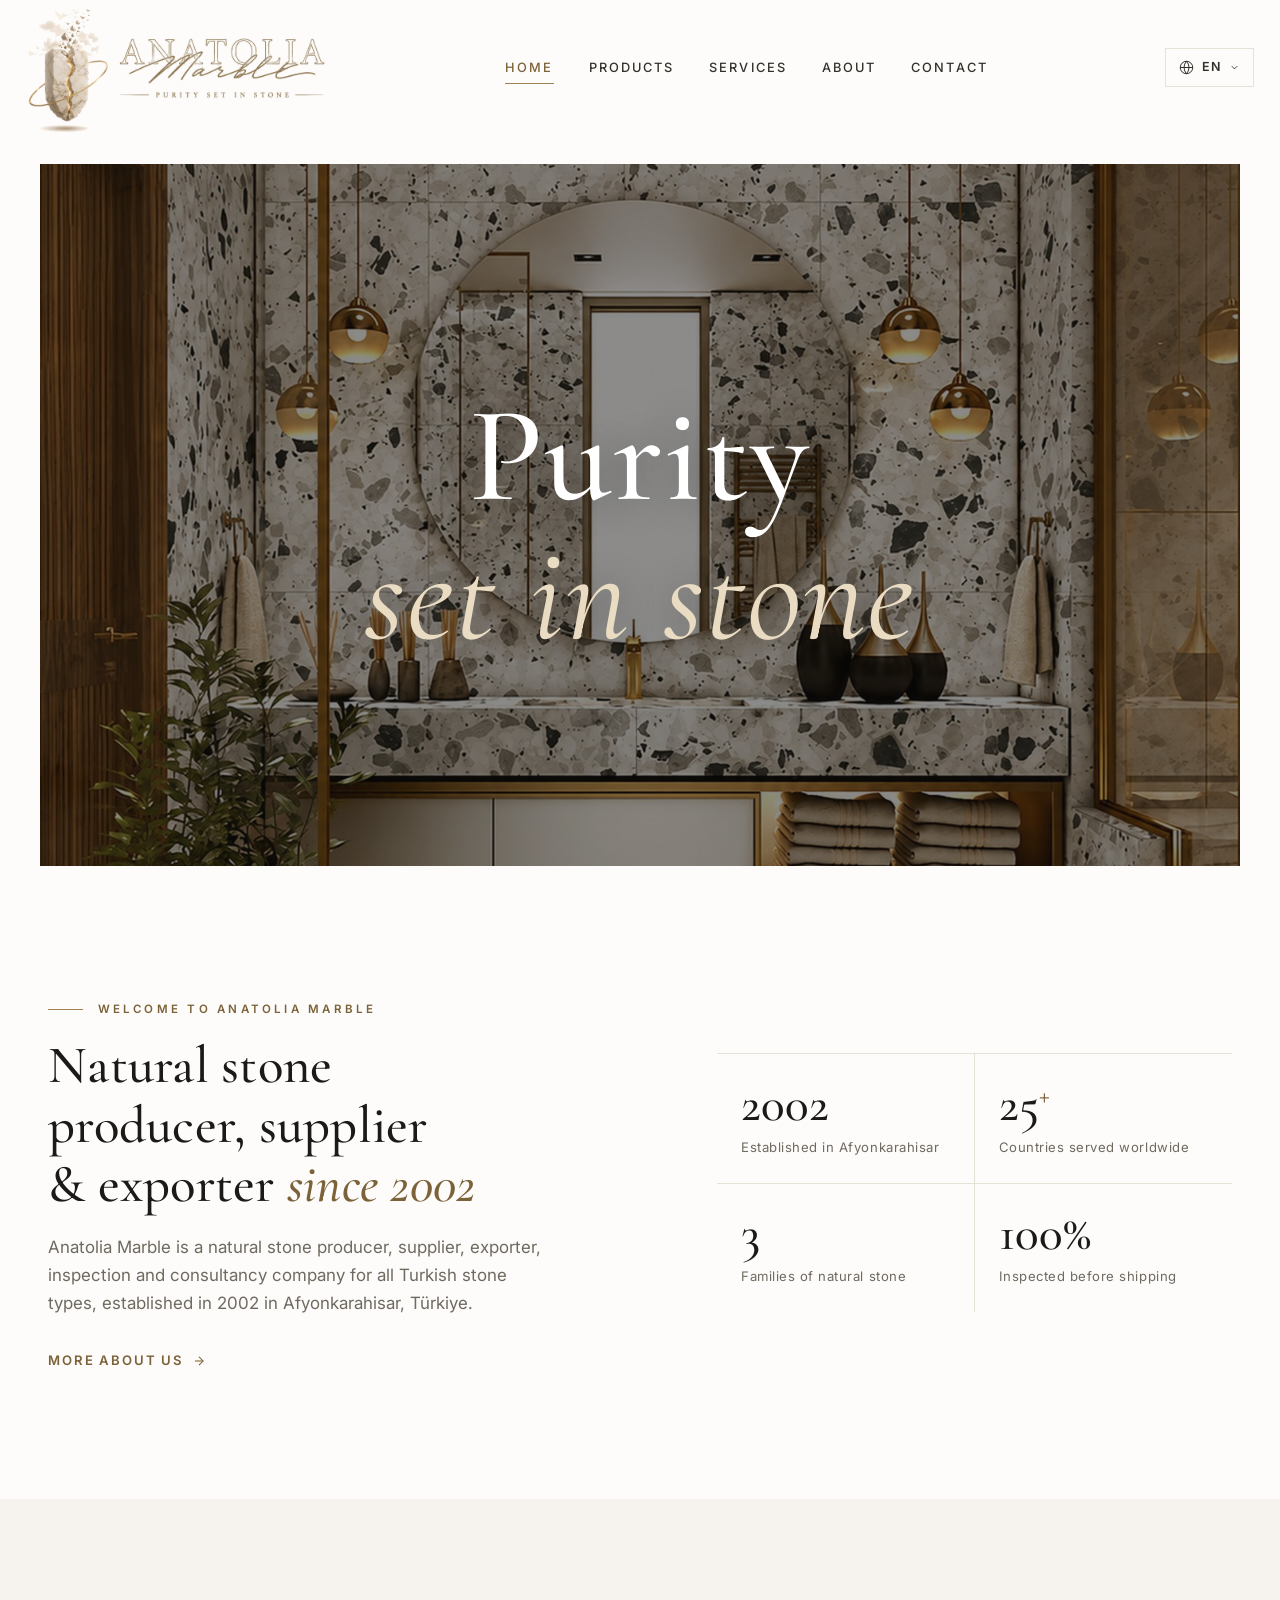
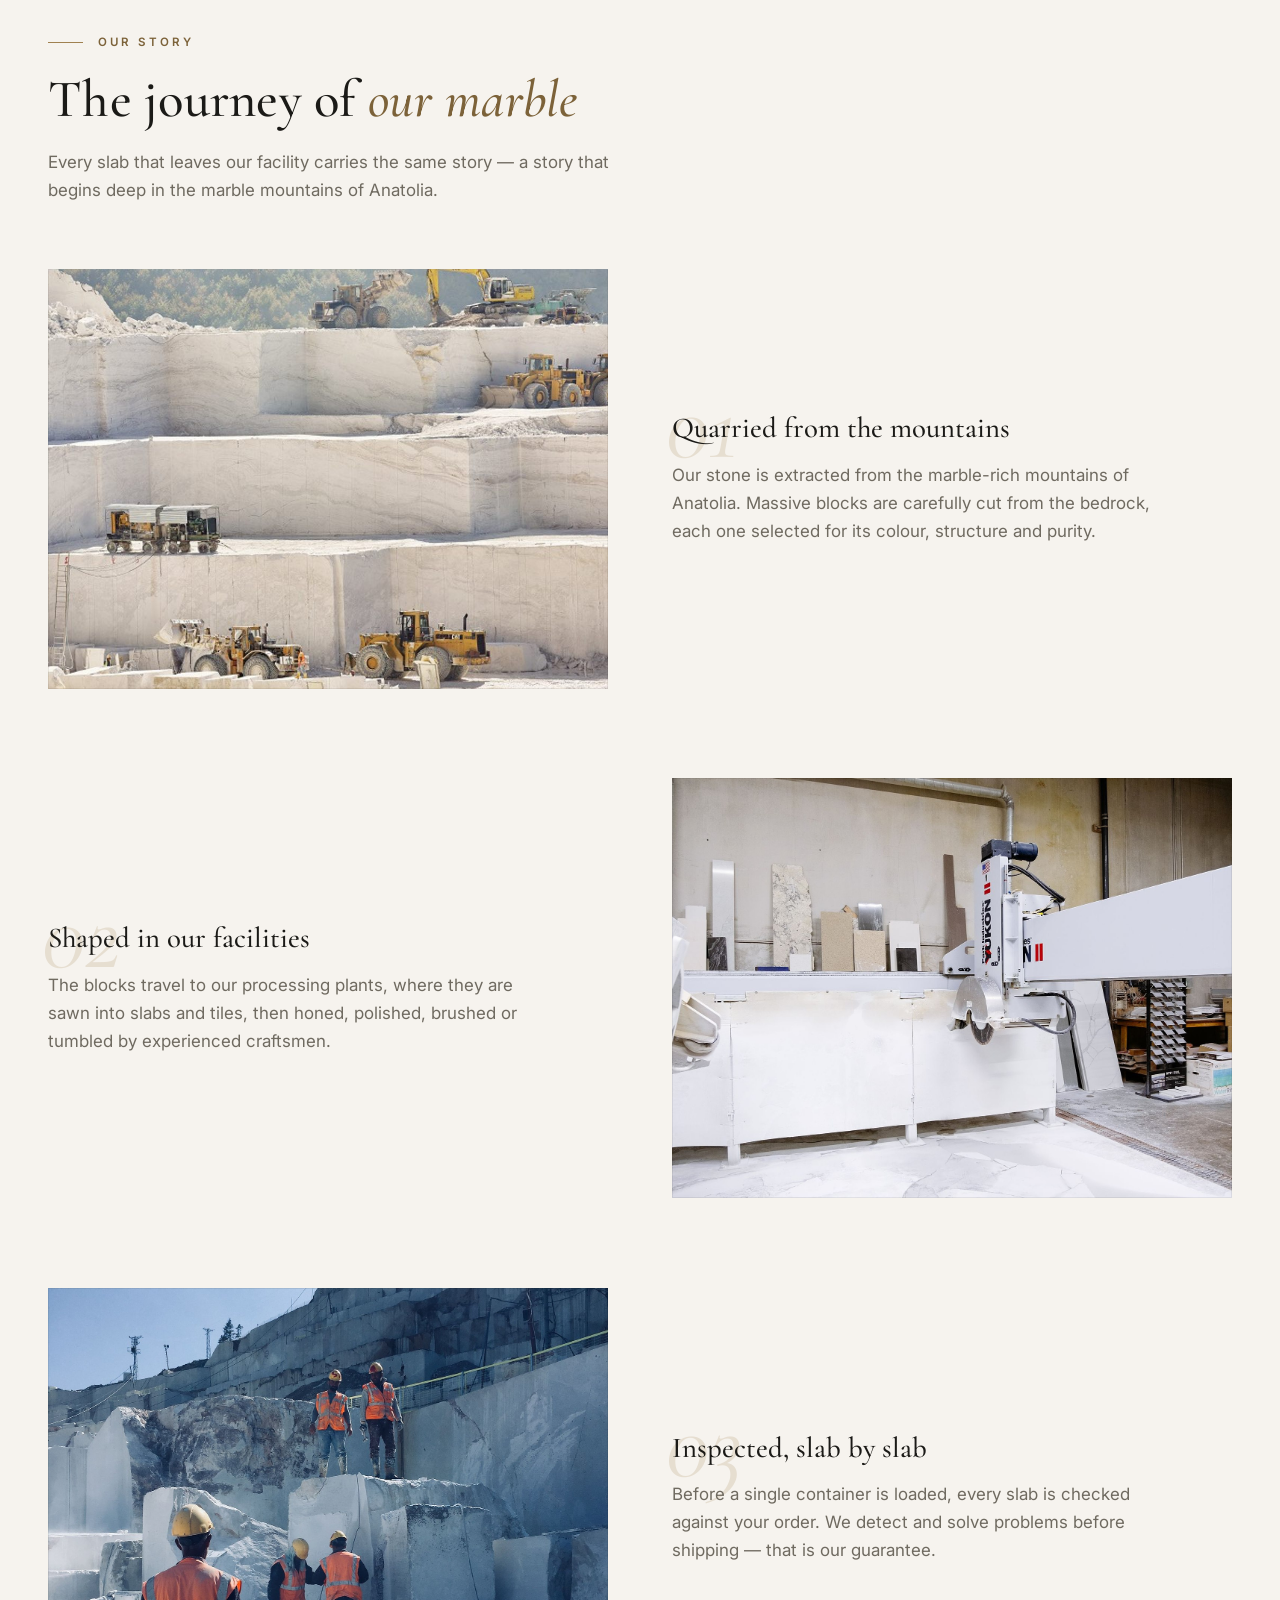
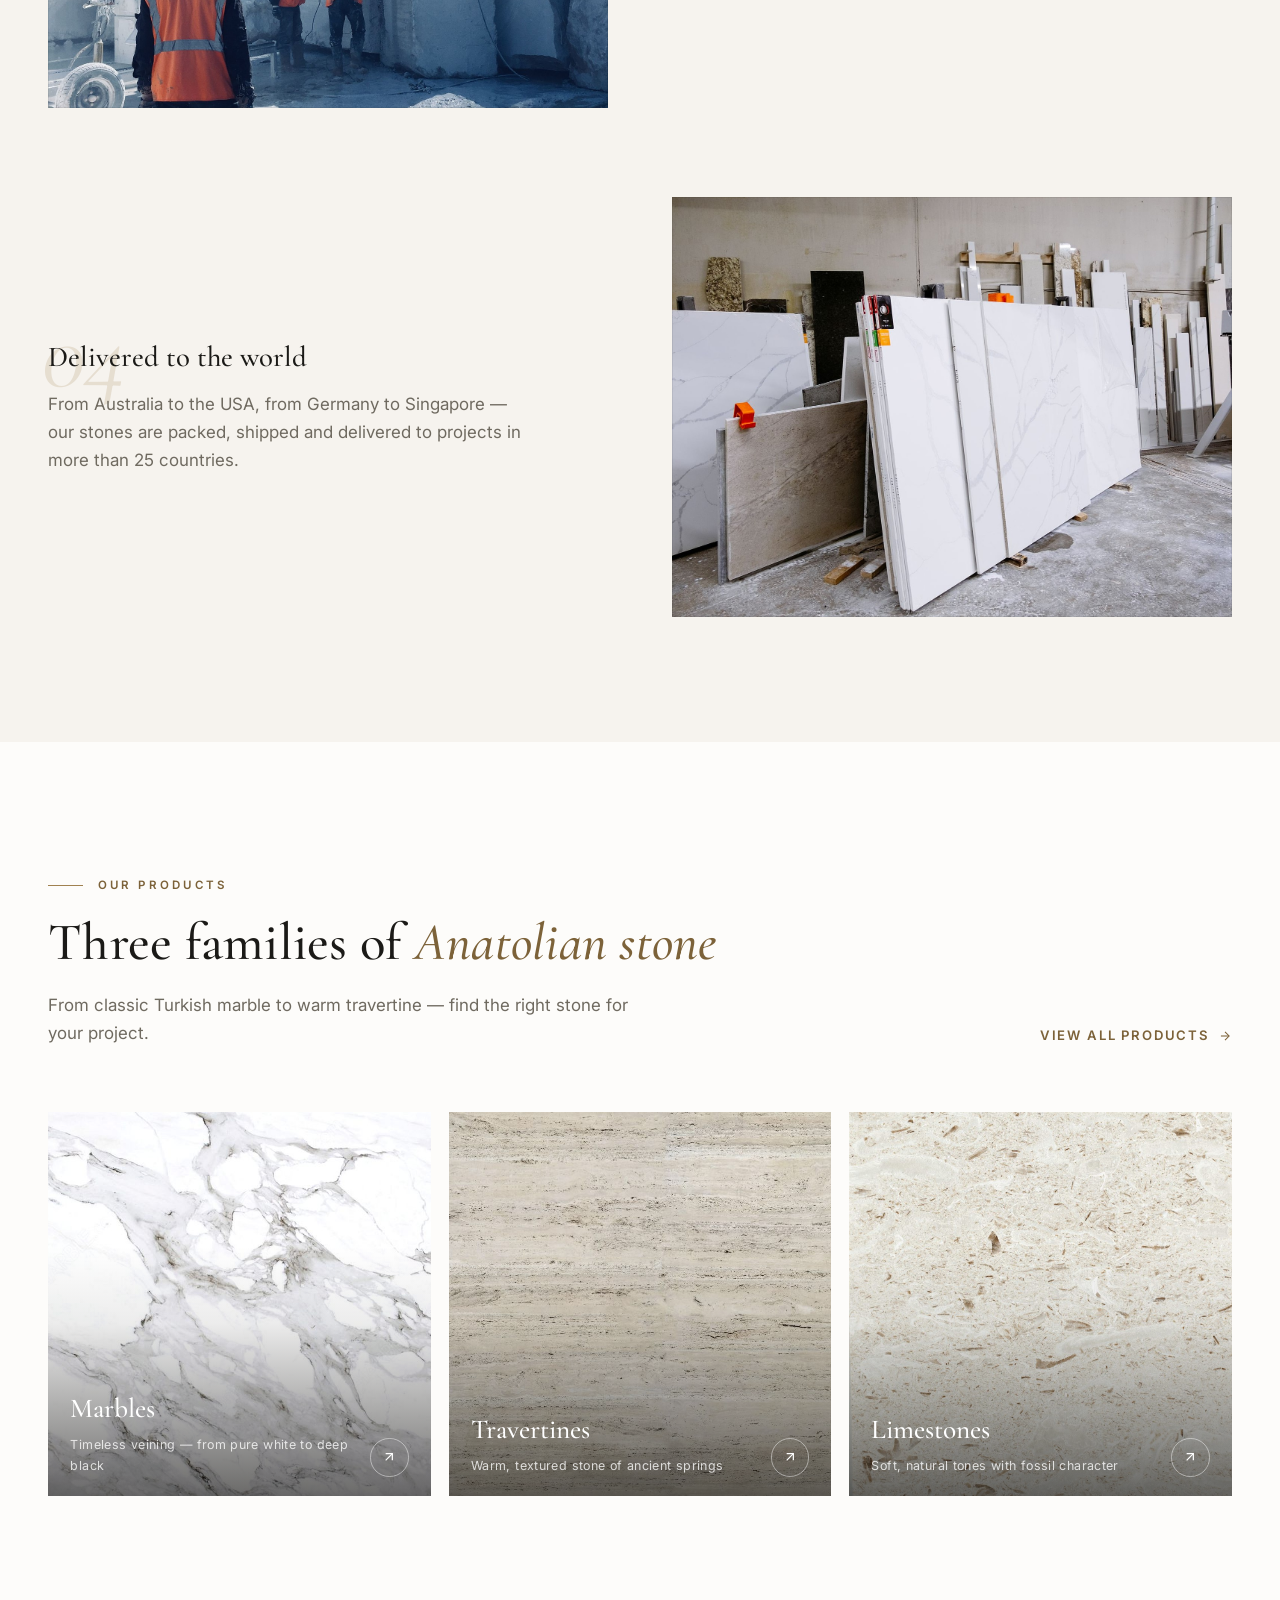
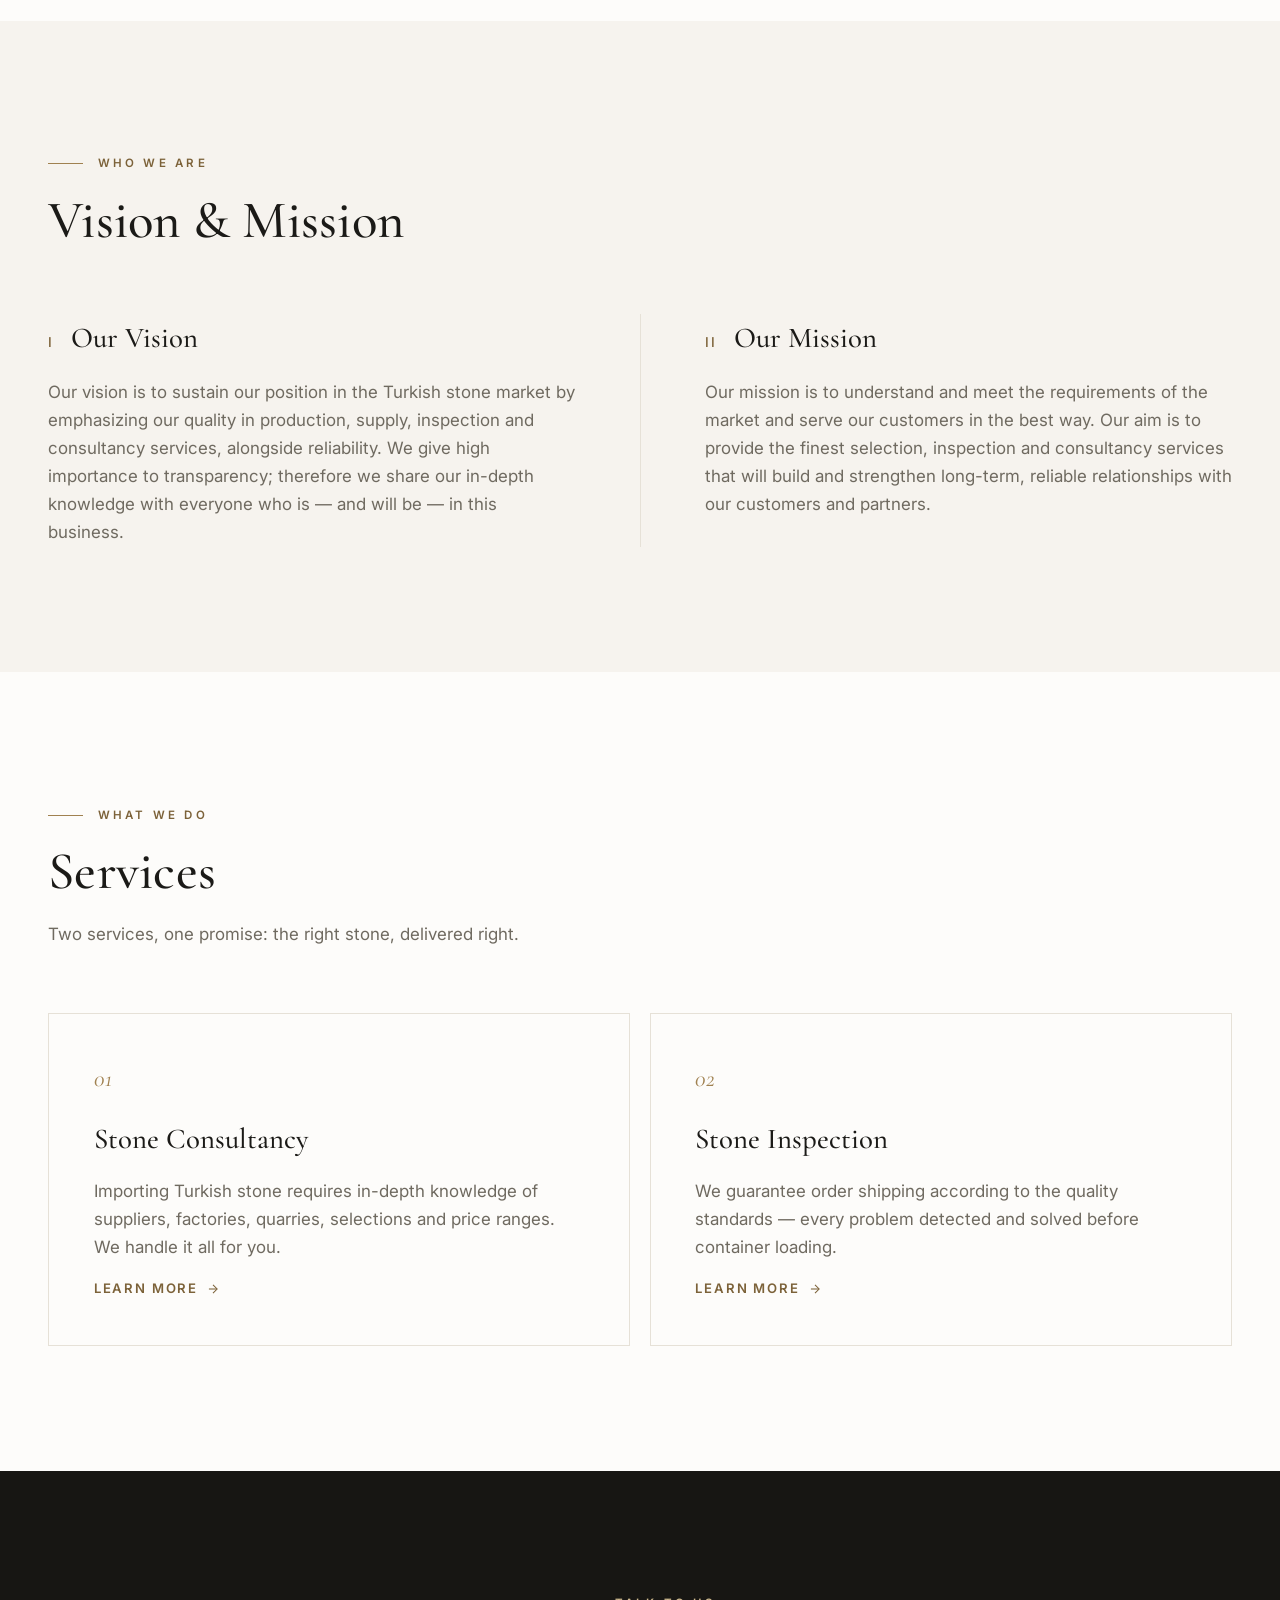
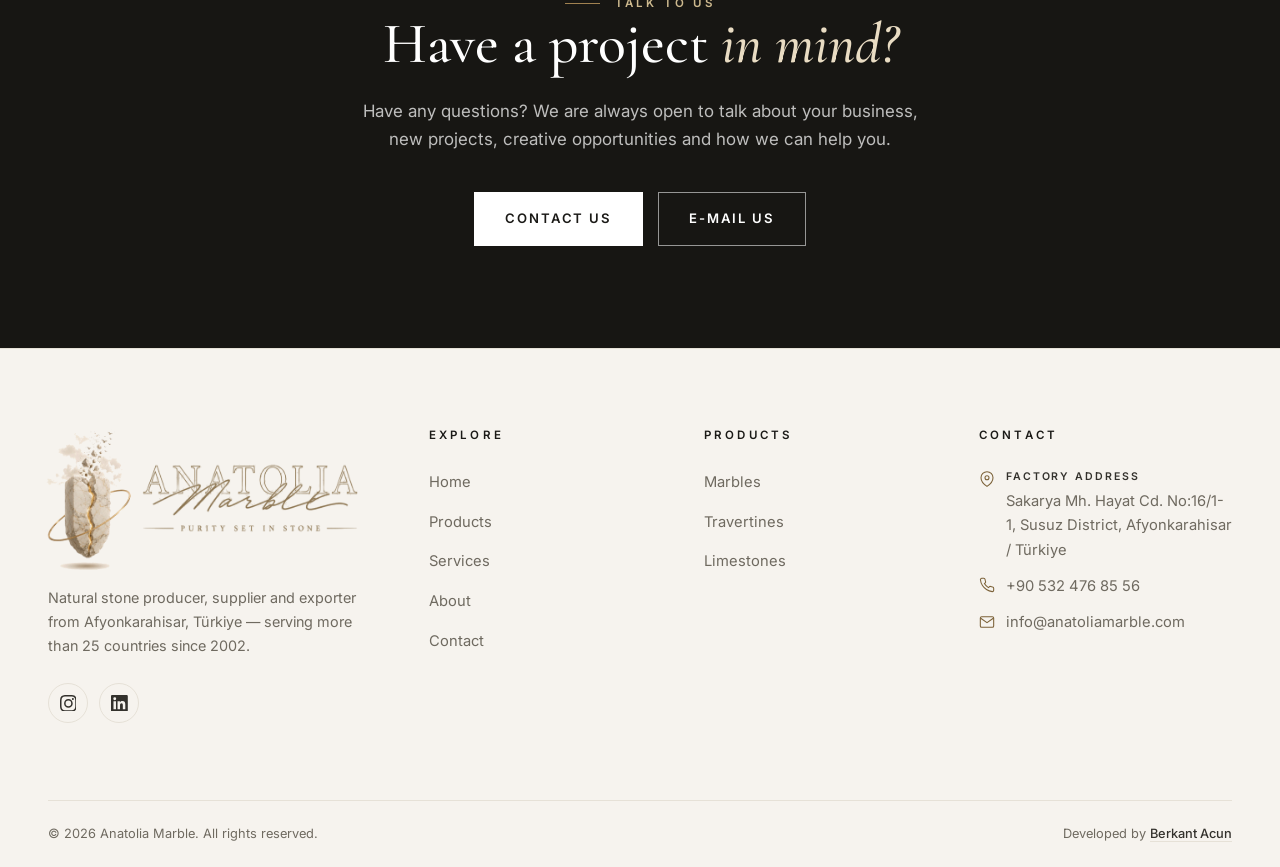
==== commit 9bd86f59: "feat: Dreamed White main image swap; new authentic quarry inspection photo for Inspected step" ====
--- a/index.html
+++ b/index.html
@@ -154,7 +154,7 @@
 
           <article class="story-step reveal">
             <figure class="story-media">
-              <img src="assets/img/story-quality.jpg" alt="Worker inspecting marble slabs in the plant" loading="lazy">
+              <img src="assets/img/story-quality.jpg" alt="Quarry team inspecting marble blocks for quality" loading="lazy">
             </figure>
             <div class="story-body">
               <span class="story-num" aria-hidden="true">03</span>
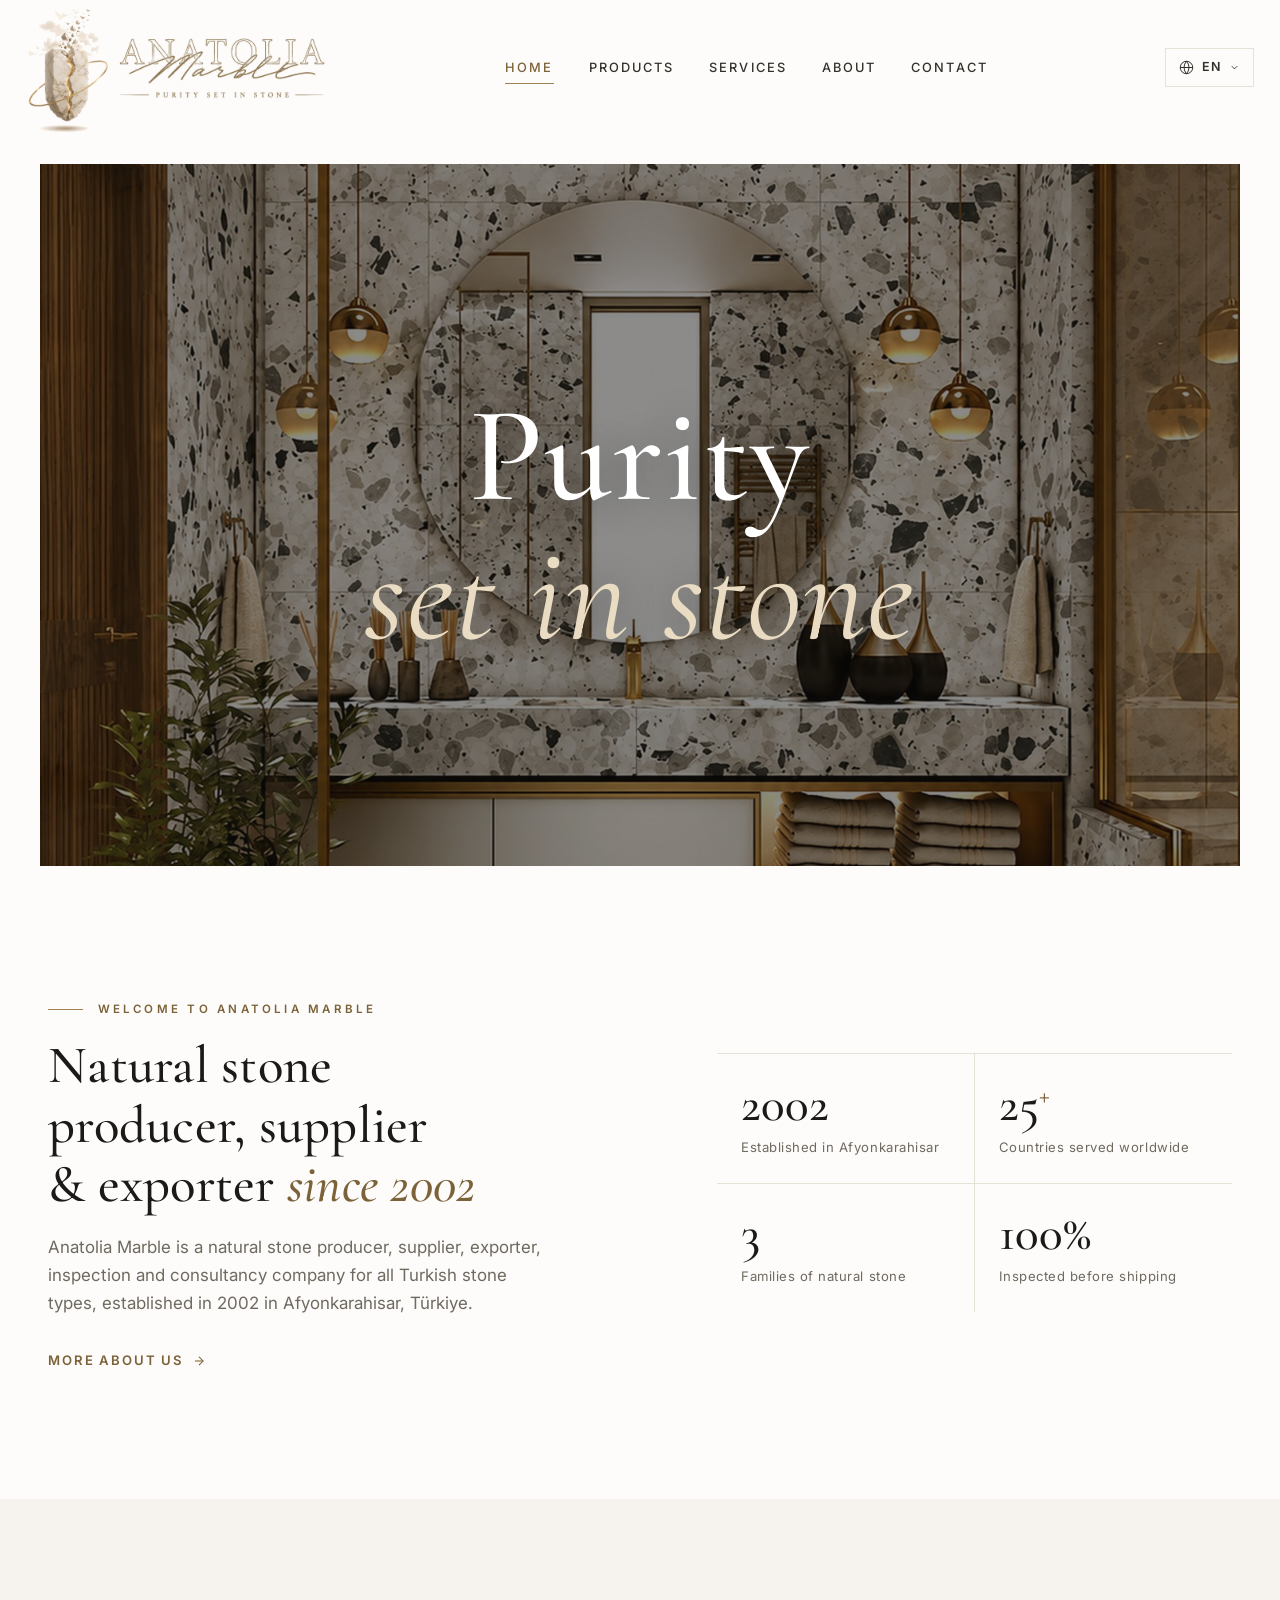
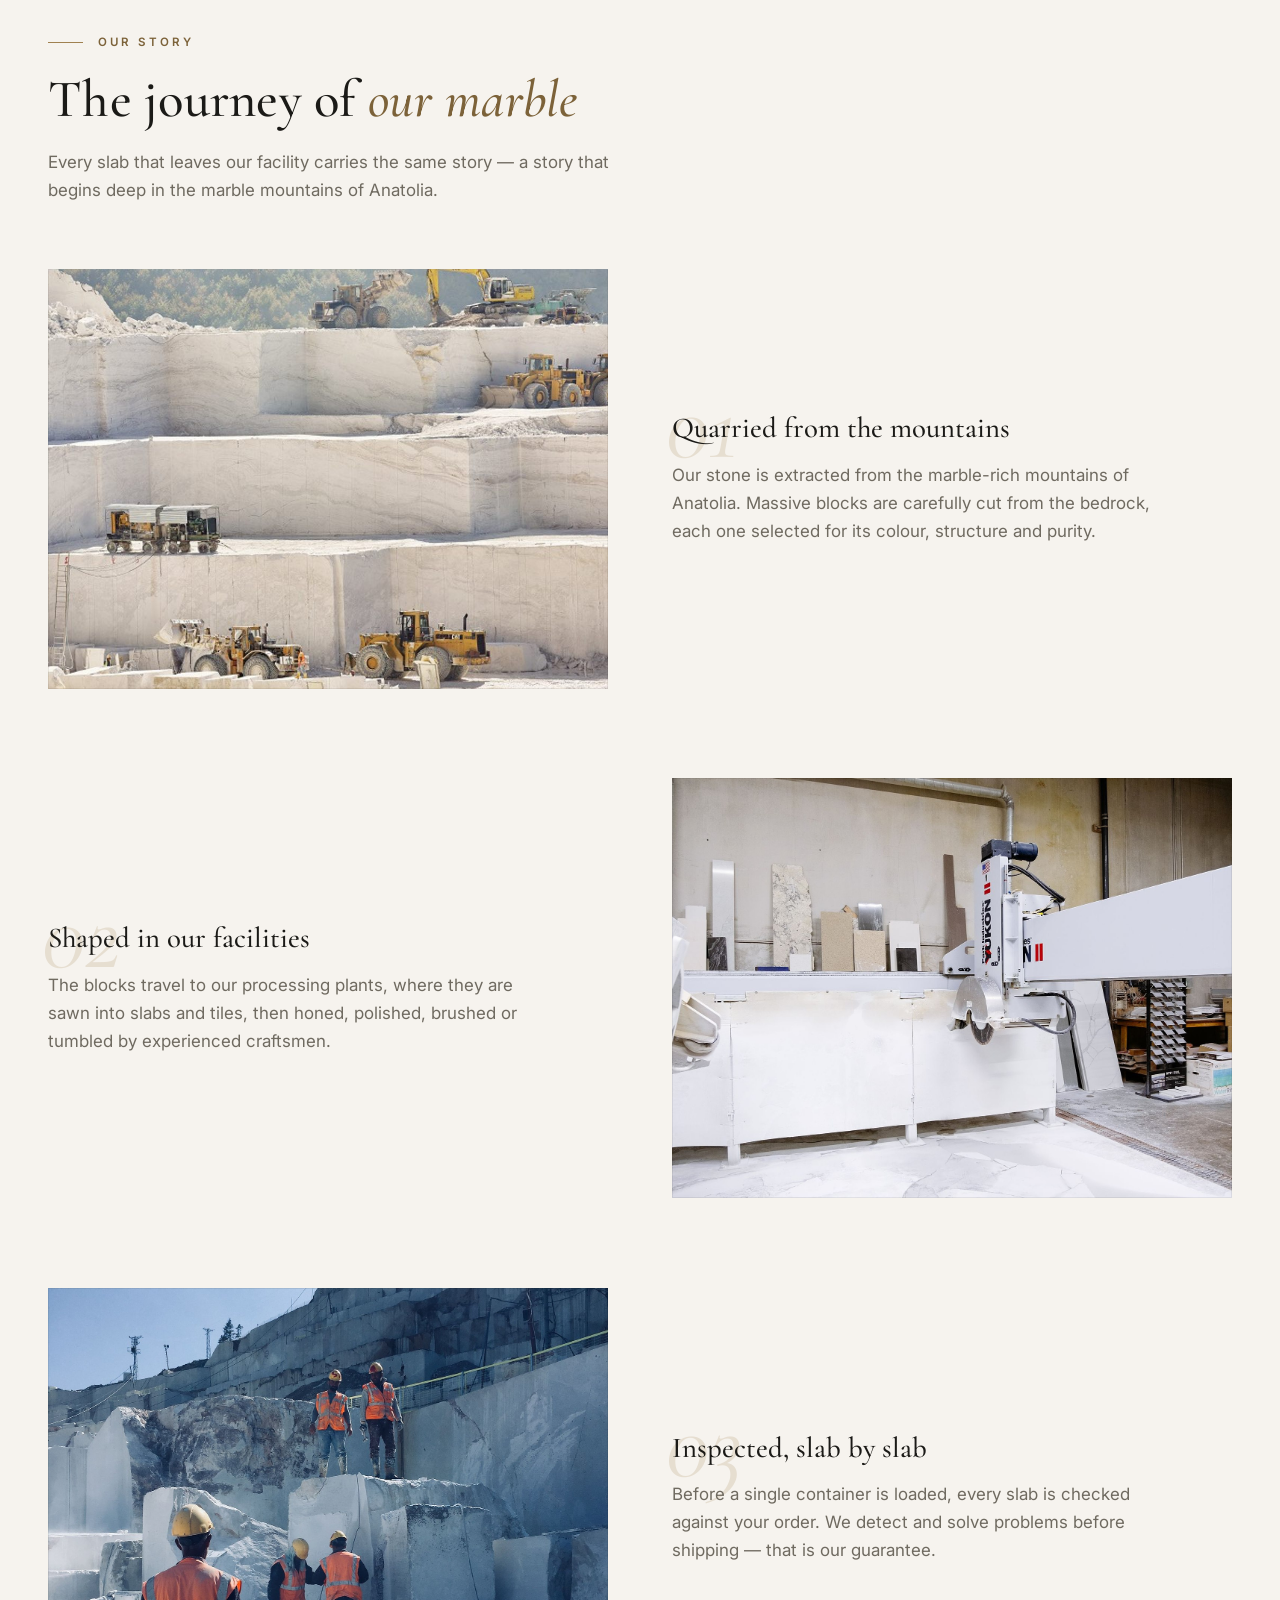
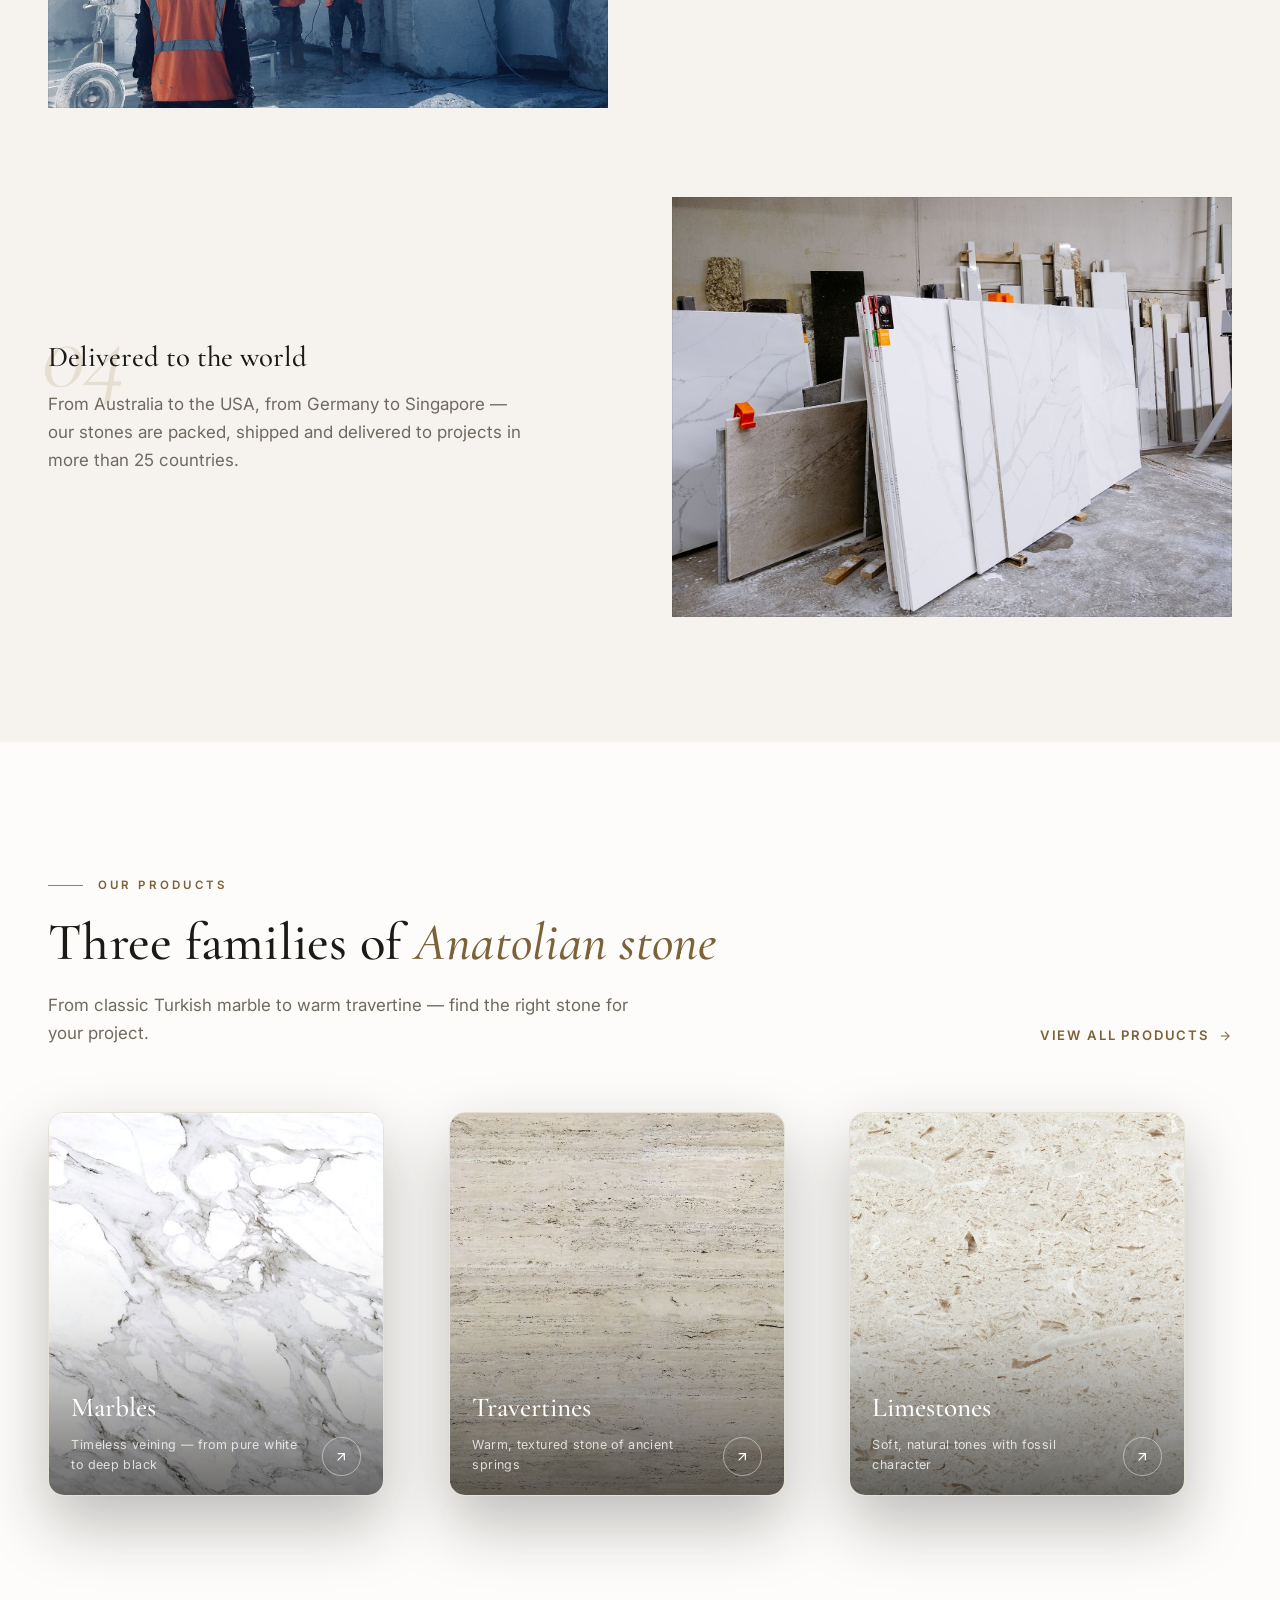
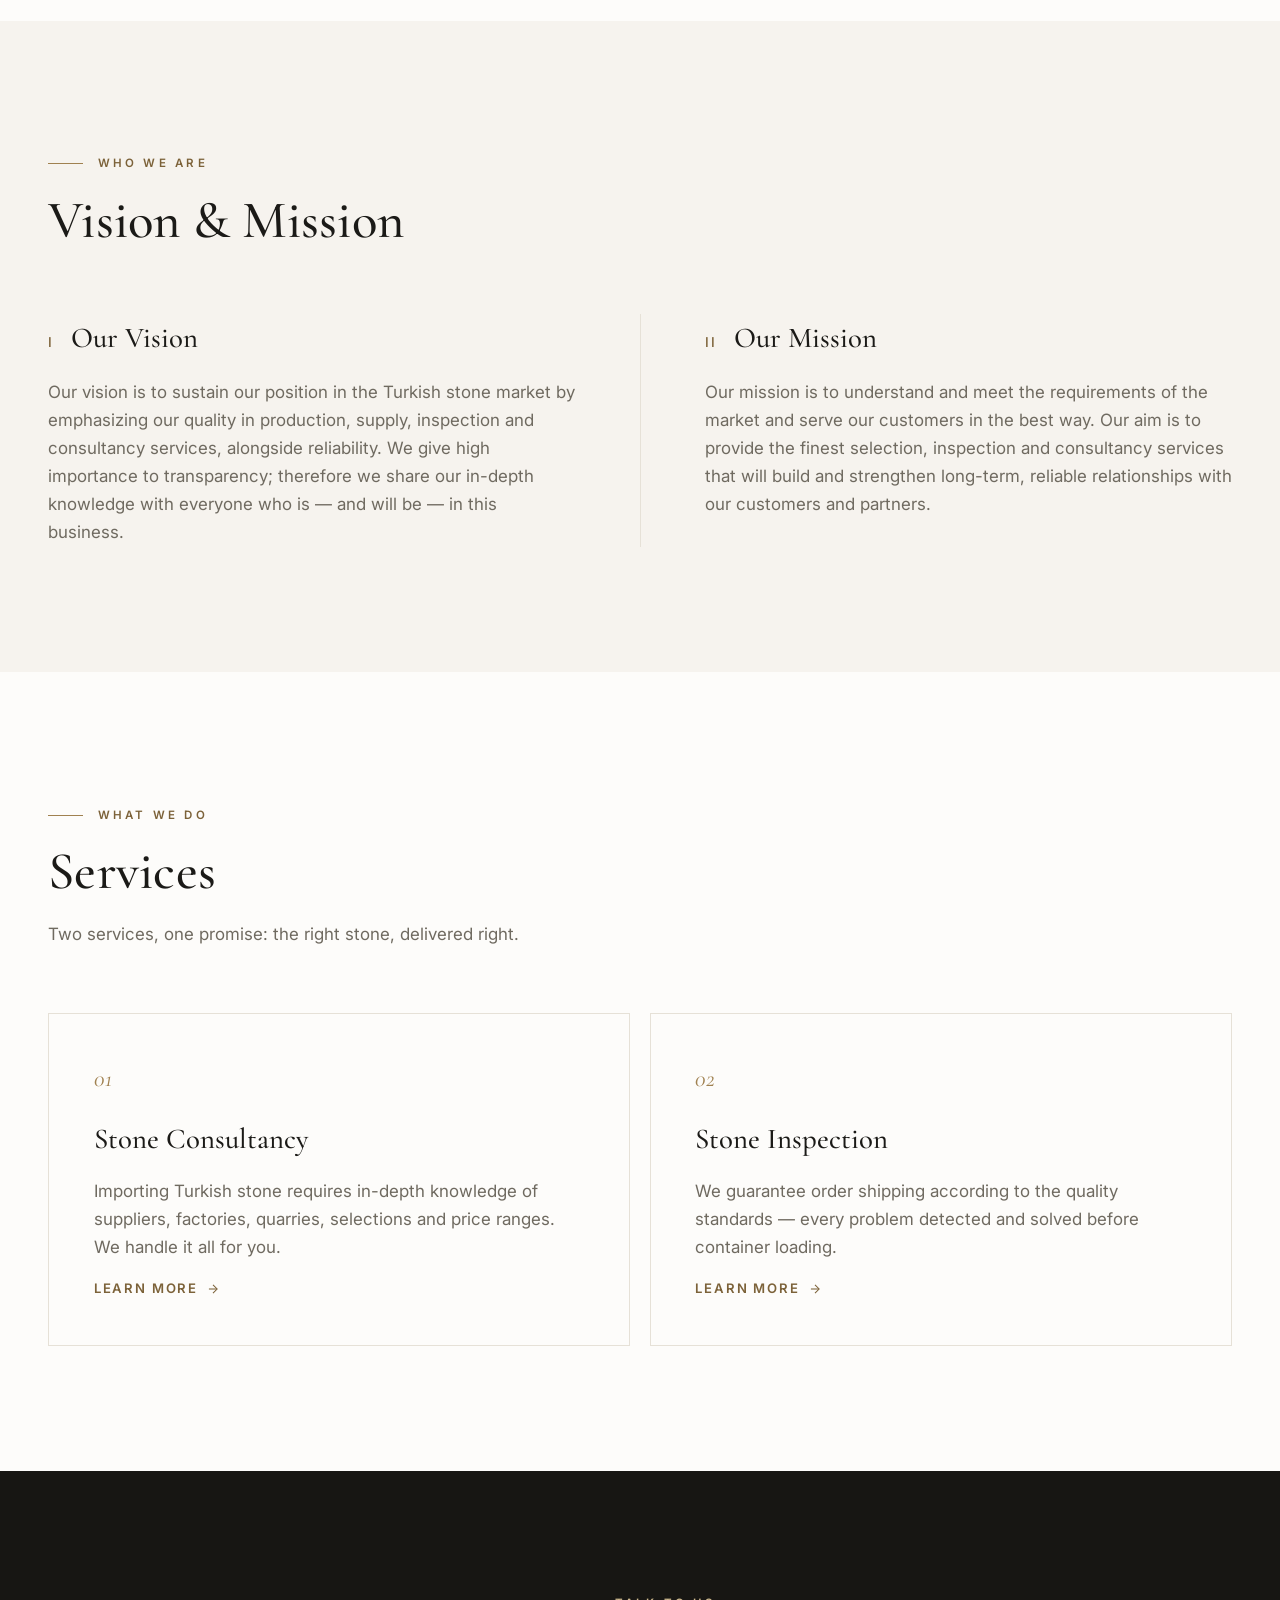
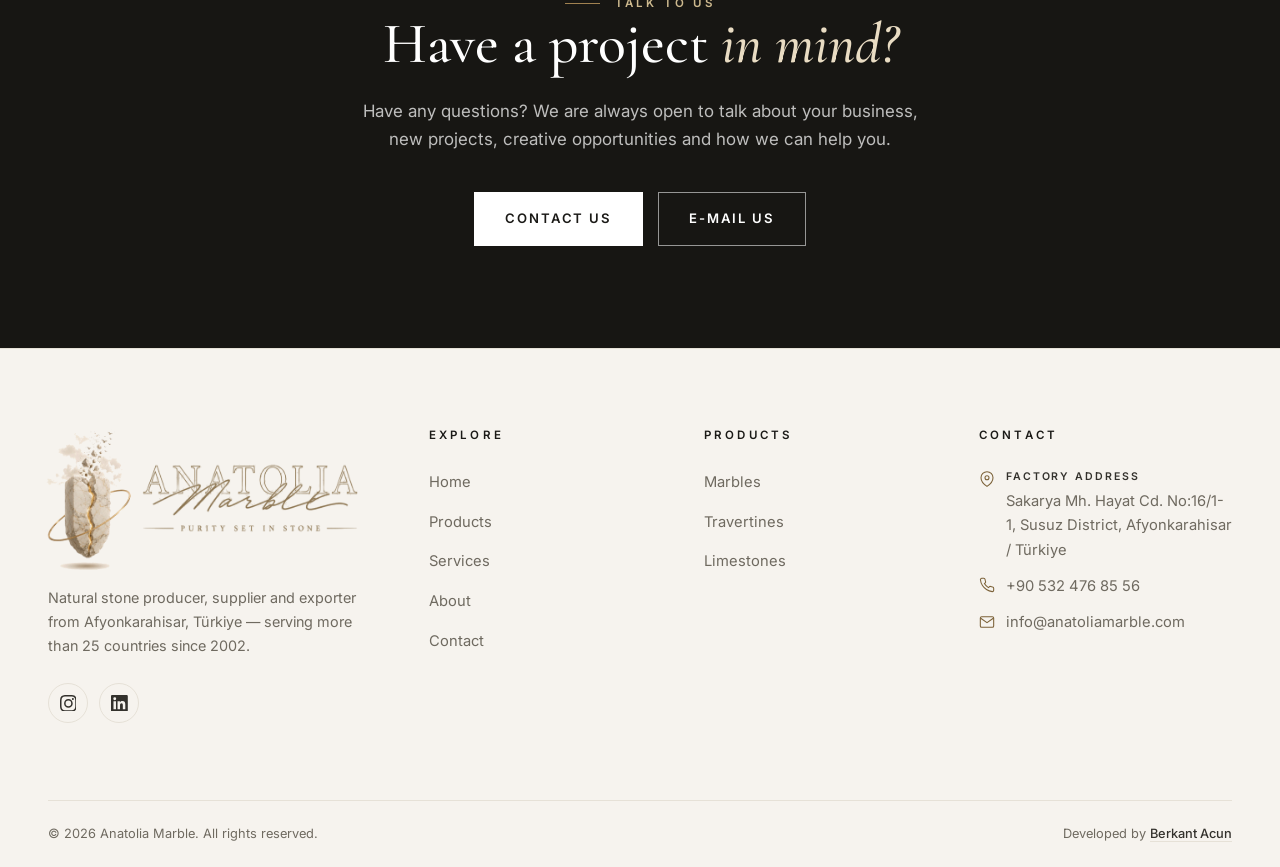
==== commit 6e44beb4: "fix: catalogue card close button + scrollable PDF preview; add cache-busting version to css/js" ====
--- a/index.html
+++ b/index.html
@@ -13,8 +13,8 @@
   <link rel="preconnect" href="https://fonts.googleapis.com">
   <link rel="preconnect" href="https://fonts.gstatic.com" crossorigin>
   <link href="https://fonts.googleapis.com/css2?family=Cormorant+Garamond:ital,wght@0,400;0,500;0,600;1,400;1,500&family=Inter:wght@300;400;500;600&display=swap" rel="stylesheet">
-  <link rel="stylesheet" href="assets/css/base.css">
-  <link rel="stylesheet" href="assets/css/components.css">
+  <link rel="stylesheet" href="assets/css/base.css?v=20260805c">
+  <link rel="stylesheet" href="assets/css/components.css?v=20260805c">
   <noscript><style>.reveal { opacity: 1; transform: none; }</style></noscript>
 </head>
 <body data-title-key="meta.home">
@@ -351,11 +351,11 @@
 
   <!-- ======================= WhatsApp widget ======================= -->
 
-  <script src="assets/js/lang-en.js"></script>
-  <script src="assets/js/lang-ru.js"></script>
-  <script src="assets/js/lang-es.js"></script>
-  <script src="assets/js/lang-fr.js"></script>
-  <script src="assets/js/i18n.js"></script>
-  <script src="assets/js/main.js"></script>
+  <script src="assets/js/lang-en.js?v=20260805c"></script>
+  <script src="assets/js/lang-ru.js?v=20260805c"></script>
+  <script src="assets/js/lang-es.js?v=20260805c"></script>
+  <script src="assets/js/lang-fr.js?v=20260805c"></script>
+  <script src="assets/js/i18n.js?v=20260805c"></script>
+  <script src="assets/js/main.js?v=20260805c"></script>
 </body>
 </html>
--- a/assets/css/components.css
+++ b/assets/css/components.css
@@ -687,6 +687,126 @@
   box-shadow: 0 8px 20px rgba(27, 26, 23, 0.16);
 }
 
+/* ---------- Catalogue widget (bottom-right) ---------- */
+
+.cat-widget {
+  position: fixed;
+  right: clamp(1rem, 3vw, 1.75rem);
+  bottom: clamp(1rem, 3vw, 1.75rem);
+  z-index: 120;
+}
+
+.cat-card {
+  width: min(21rem, calc(100vw - 2.5rem));
+  background: #fff;
+  border-radius: 16px;
+  overflow: hidden;
+  box-shadow: 0 28px 64px rgba(27, 26, 23, 0.28);
+  border: 1px solid var(--line);
+  transform-origin: bottom right;
+  transition: opacity var(--dur) var(--ease-out), transform var(--dur) var(--ease-out), visibility var(--dur);
+  animation: catIn 500ms var(--ease-out) both;
+}
+
+@keyframes catIn {
+  from { opacity: 0; transform: translateY(18px) scale(0.96); }
+  to   { opacity: 1; transform: none; }
+}
+
+.cat-widget.is-closed .cat-card {
+  opacity: 0;
+  visibility: hidden;
+  transform: translateY(16px) scale(0.97);
+  pointer-events: none;
+}
+
+.cat-card-head {
+  position: relative;
+  z-index: 3;
+  display: flex;
+  align-items: flex-start;
+  justify-content: space-between;
+  gap: 1rem;
+  padding: 1.1rem 1.2rem 0.9rem;
+  background: var(--ink);
+  color: #fff;
+}
+
+.cat-card-head strong {
+  display: block;
+  font-family: var(--serif);
+  font-size: 1.2rem;
+  font-weight: 500;
+  letter-spacing: 0.01em;
+}
+
+.cat-card-head span {
+  display: block;
+  margin-top: 0.15rem;
+  font-size: 0.72rem;
+  letter-spacing: 0.16em;
+  text-transform: uppercase;
+  color: rgba(255, 255, 255, 0.7);
+}
+
+.cat-close {
+  position: relative;
+  z-index: 4;
+  flex-shrink: 0;
+  width: 1.9rem;
+  height: 1.9rem;
+  border-radius: 50%;
+  color: #fff;
+  display: inline-flex;
+  align-items: center;
+  justify-content: center;
+  transition: background var(--dur) var(--ease-out);
+}
+
+.cat-close:hover { background: rgba(255, 255, 255, 0.14); }
+
+.cat-close svg { width: 1rem; height: 1rem; }
+
+.cat-preview {
+  position: relative;
+  z-index: 1;
+  height: 15rem;
+  background: var(--surface-deep);
+}
+
+.cat-preview iframe {
+  display: block;
+  width: 100%;
+  height: 100%;
+  border: 0;
+}
+
+.cat-card-foot { position: relative; z-index: 2; padding: 1.1rem 1.2rem 1.25rem; }
+
+.cat-card-foot p {
+  margin-bottom: 0.9rem;
+  font-size: 0.86rem;
+  line-height: 1.5;
+  color: var(--muted);
+}
+
+.cat-dl {
+  width: 100%;
+  justify-content: center;
+  gap: 0.6rem;
+  background: var(--accent-ink);
+  border-color: var(--accent-ink);
+}
+
+.cat-dl:hover { background: var(--ink); border-color: var(--ink); }
+
+.cat-dl svg { flex-shrink: 0; }
+
+@media (max-width: 480px) {
+  .cat-fab-label { display: none; }
+  .cat-fab { padding: 0.9rem; }
+}
+
 .product-grid {
   display: grid;
   grid-template-columns: repeat(3, 1fr);
